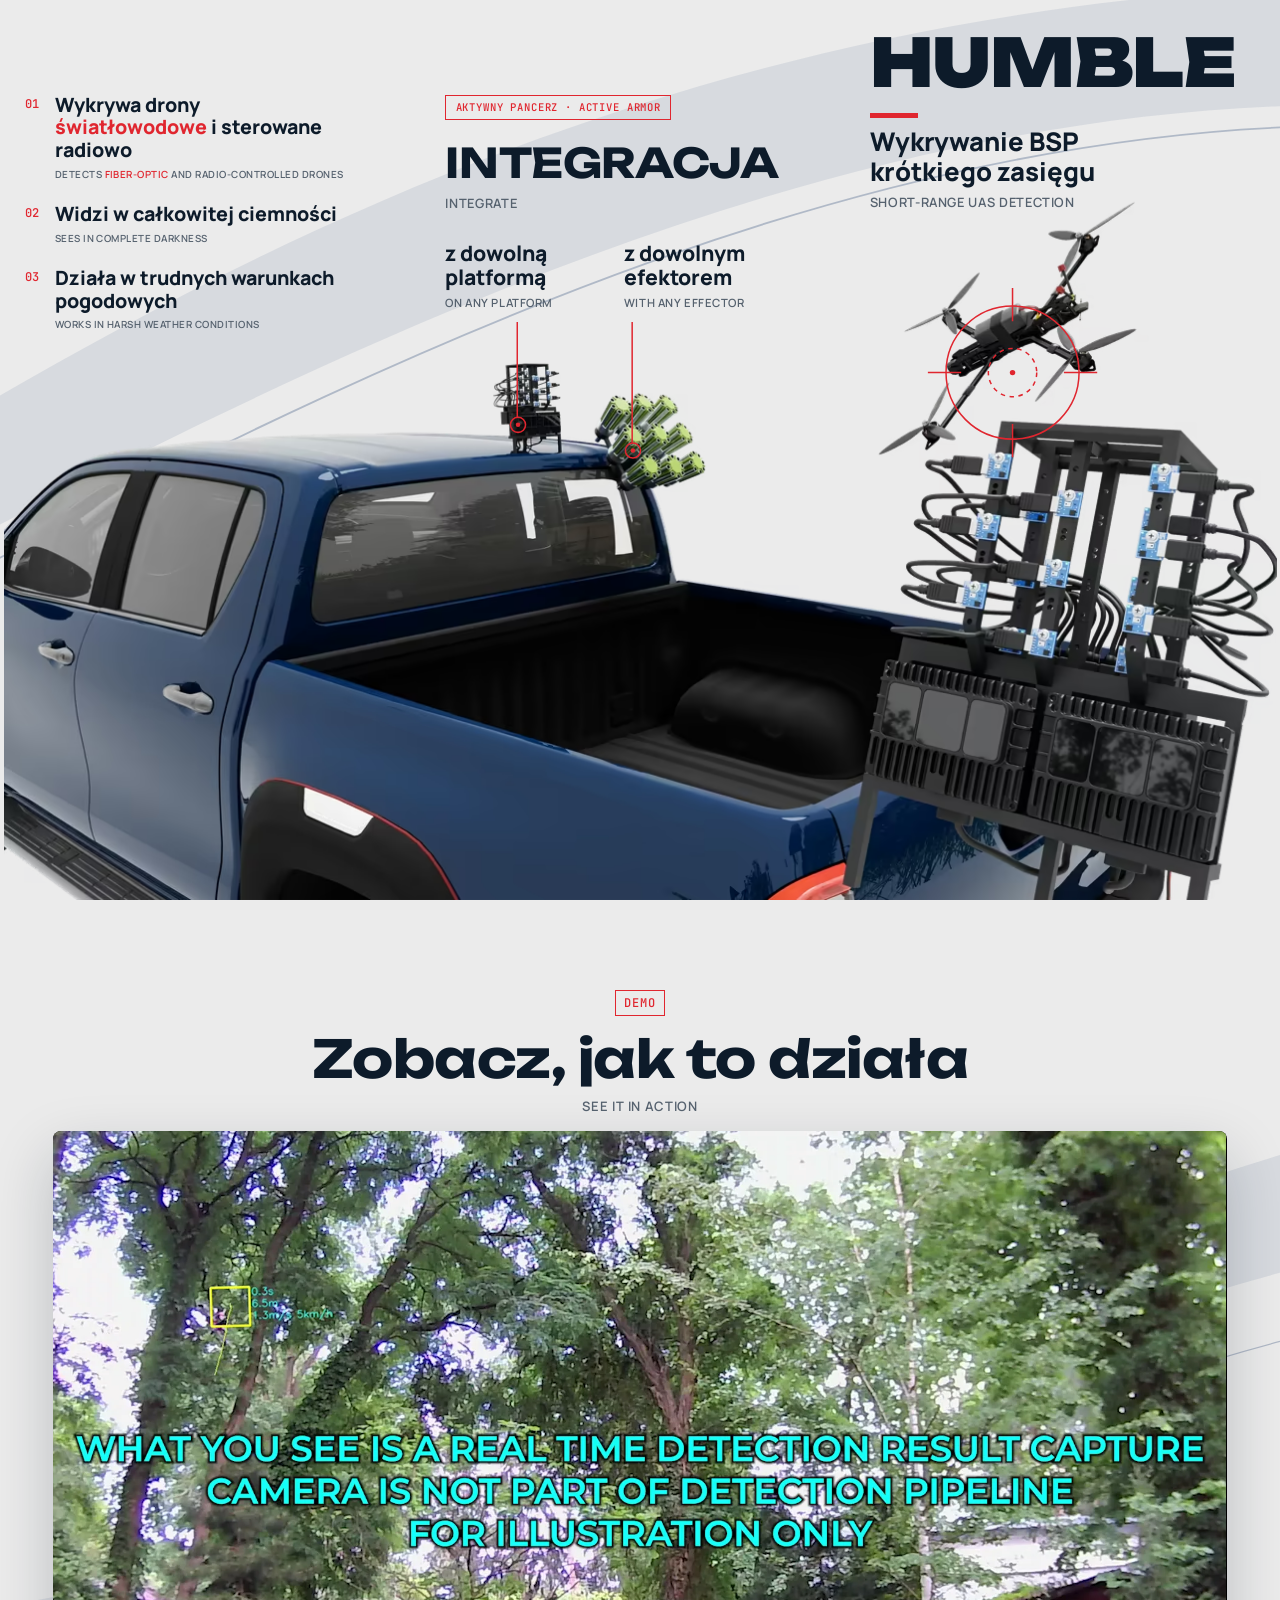
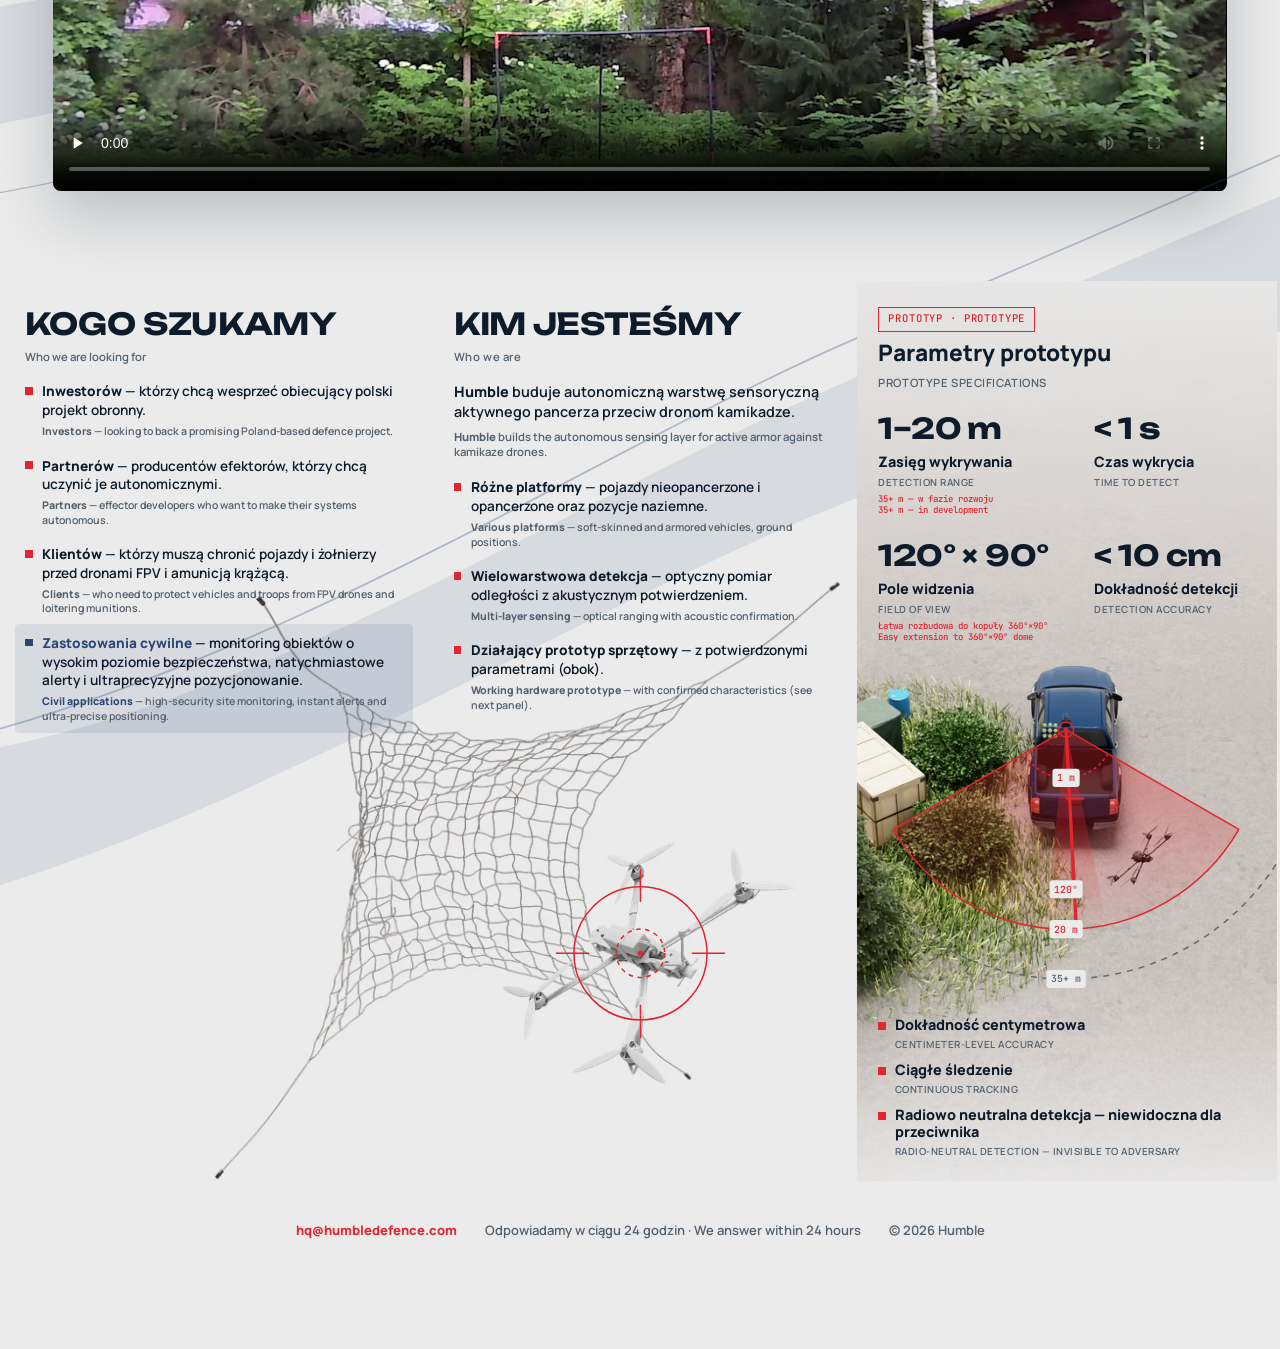
==== index.html @ 33e509f6 "Loader (spinning target) until fonts + images are ready; smaller phone footer Co-Authored-By: Claude" ====
<!doctype html>
<html lang="pl" class="loading">
<head>
<meta charset="utf-8">
<meta name="viewport" content="width=device-width, initial-scale=1, viewport-fit=cover">
<title>HUMBLE — Wykrywanie BSP krótkiego zasięgu · Short-range UAS detection</title>
<meta name="description" content="HUMBLE buduje autonomiczną warstwę sensoryczną aktywnego pancerza przeciw dronom kamikadze. Humble builds the autonomous sensing layer for active armor against kamikaze drones.">
<meta name="theme-color" content="#EBEBEB">
<meta property="og:type" content="website">
<meta property="og:url" content="https://humbledefence.com/">
<meta property="og:title" content="HUMBLE — Short-range UAS detection">
<meta property="og:description" content="Autonomous sensing layer for active armor against kamikaze drones.">
<meta property="og:image" content="https://humbledefence.com/assets/og.jpg">
<meta name="twitter:card" content="summary_large_image">
<link rel="icon" href="data:image/svg+xml,%3Csvg xmlns='http://www.w3.org/2000/svg' viewBox='0 0 32 32'%3E%3Crect width='32' height='32' rx='6' fill='%230D1B2A'/%3E%3Ccircle cx='16' cy='16' r='9' fill='none' stroke='%23E0262F' stroke-width='2'/%3E%3Cpath d='M16 2v7M16 23v7M2 16h7M23 16h7' stroke='%23E0262F' stroke-width='2'/%3E%3Ccircle cx='16' cy='16' r='2' fill='%23E0262F'/%3E%3C/svg%3E">
<link rel="preconnect" href="https://fonts.googleapis.com">
<link rel="preconnect" href="https://fonts.gstatic.com" crossorigin>
<link rel="stylesheet" href="https://fonts.googleapis.com/css2?family=JetBrains+Mono:wght@500;800&family=Manrope:wght@600;800&family=Unbounded:wght@700;900&display=swap">
<link rel="stylesheet" href="styles.css">
<script src="main.js" defer></script>
<noscript><style>.loader{display:none}html.loading,html.loading body{overflow:auto}</style></noscript>
</head>
<body>
<div class="loader" aria-hidden="true">
  <svg viewBox="-60 -60 120 120"><g class="ld-move"><g class="ld-rot"><g class="ld-blink">
    <circle r="44" class="ring"/><circle r="16" class="ring dash"/><circle r="1.8" class="dot"/>
    <path class="tick" d="M0 -56V-34M0 34V56M-56 0H-34M34 0H56"/>
  </g></g></g></svg>
</div>
<main>

<!-- ================= OUTSIDE SPREAD ================= -->
<section class="spread" id="outside" aria-label="HUMBLE">
  <div class="stage">
    <svg class="bg-swoosh" viewBox="0 0 841.9 595.3" aria-hidden="true">
      <path d="M-600 607 L-8.5 265 C190 150 470 10 850.4 -8.5 L1450 -37.7 L1450 49 L850.4 70 C560 80 280 200 -8.5 350 L-600 657.6 Z" fill="#2A4674" opacity=".1"/>
      <path d="M-600 683 L-8.5 372 C290 215 570 95 850.4 84 L1450 60.5" fill="none" stroke="#2A4674" stroke-width="1.2" opacity=".3"/>
    </svg>
    <svg class="art" id="art-outside" viewBox="0 0 841.9 595.3" aria-hidden="true">
      <image data-img="scene" x="0" y="121" width="842" height="474.3" preserveAspectRatio="none"/>
      <g class="leaders">
        <text class="s-cap" x="292" y="172.5">z dowolną</text>
        <text class="s-cap" x="292" y="188.6">platformą</text>
        <text class="s-en" x="292" y="203.2">ON ANY PLATFORM</text>
        <text class="s-cap" x="410" y="172.5">z dowolnym</text>
        <text class="s-cap" x="410" y="188.6">efektorem</text>
        <text class="s-en" x="410" y="203.2">WITH ANY EFFECTOR</text>
        <line class="draw" style="--len:63" x1="339.5" y1="213" x2="339.5" y2="276"/>
        <line class="draw d2" style="--len:80" x1="415.5" y1="213" x2="415.5" y2="293"/>
        <g class="pop"><g class="blink-slow"><circle cx="340" cy="281" r="5" class="ring"/><circle cx="340" cy="281" r="1.5" class="dot"/></g></g>
        <g class="pop d2"><g class="blink-slow"><circle cx="416" cy="298" r="5" class="ring"/><circle cx="416" cy="298" r="1.5" class="dot"/></g></g>
      </g>
      <g class="drift"><g class="blink">
        <circle cx="651" cy="228" r="44" class="ring"/>
        <circle cx="651" cy="228" r="16" class="ring dash"/>
        <circle cx="651" cy="228" r="1.8" class="dot"/>
        <path class="tick" d="M651 172V194M651 262V284M595 228H617M685 228H707"/>
      </g></g>
    </svg>

    <!-- outside left: statements (on phones shown under Integracja) -->
    <div class="panel p-oleft">
      <div class="blk stmts" style="--x:14.2;--y:62;--w:215">
        <div class="stmt">
          <span class="t-idx" style="--fs:8">01</span>
          <div><p class="t-lead" style="--fs:13">Wykrywa drony <em>światłowodowe</em> i sterowane radiowo</p>
          <p class="t-cap" lang="en" style="--fs:6.5">Detects <em>fiber-optic</em> and radio-controlled drones</p></div>
        </div>
        <div class="stmt">
          <span class="t-idx" style="--fs:8">02</span>
          <div><p class="t-lead" style="--fs:13">Widzi w całkowitej ciemności</p>
          <p class="t-cap" lang="en" style="--fs:6.5">Sees in complete darkness</p></div>
        </div>
        <div class="stmt">
          <span class="t-idx" style="--fs:8">03</span>
          <div><p class="t-lead" style="--fs:13">Działa w trudnych warunkach pogodowych</p>
          <p class="t-cap" lang="en" style="--fs:6.5">Works in harsh weather conditions</p></div>
        </div>
      </div>
    </div>

    <!-- outside middle: integration -->
    <div class="panel p-omid" data-swoosh>
      <div class="blk" style="--x:292;--y:62;--w:250">
        <span class="tag" style="--fs:7">Aktywny pancerz · <span lang="en">Active armor</span></span>
        <h2 class="t-h1 nw" style="--fs:27;margin-top:calc(12*var(--u))">INTEGRACJA</h2>
        <p class="t-cap" lang="en" style="--fs:8.5;margin-top:calc(4*var(--u))">Integrate</p>
        <p class="sr-only">z dowolną platformą (on any platform), z dowolnym efektorem (with any effector)</p>
      </div>
      <div class="m-visual" data-art="art-outside" data-view="277.8 150 280.6 345" data-fit="418.1,150,345,0,560"></div>
    </div>

    <!-- outside right: cover -->
    <div class="panel p-ocover" data-swoosh>
      <div class="blk" style="--x:572.6;--y:14;--w:256">
        <h1 class="t-hero nw" style="--fs:44">HUMBLE</h1>
        <span class="rule"></span>
        <p class="t-lead" style="--fs:17;--lh:1.18;width:calc(165*var(--u))">Wykrywanie BSP krótkiego zasięgu</p>
        <p class="t-cap" lang="en" style="--fs:8.5;margin-top:calc(4*var(--u))">Short-range UAS detection</p>
      </div>
      <div class="m-visual" data-art="art-outside" data-view="558.4 140 283.5 455.3" data-fit="697,140,455.3,540,841.9,pad" data-hide=".leaders"></div>
    </div>
  </div>
</section>

<!-- ================= DEMO VIDEO ================= -->
<section class="demo" id="demo" aria-label="Demo" data-swoosh="all">
  <div class="demo-in">
    <span class="tag">Demo</span>
    <h2 class="t-h1">Zobacz, jak to działa</h2>
    <p class="t-cap" lang="en">See it in action</p>
    <div class="player">
      <video controls playsinline preload="none" poster="assets/video/poster.webp">
        <source src="assets/video/demo-720.mp4" type="video/mp4" media="(max-width: 900px)">
        <source src="assets/video/demo-1080.mp4" type="video/mp4">
      </video>
    </div>
  </div>
</section>

<!-- ================= INSIDE SPREAD ================= -->
<section class="spread" id="inside" aria-label="Kim jesteśmy">
  <div class="stage">
    <svg class="bg-swoosh" viewBox="0 0 841.9 595.3" aria-hidden="true">
      <path d="M-600 421.8 L-8.5 309.5 C181.5 273.5 381.5 141.5 564.1 63.5 L1450 -315 L1450 -205 L564.1 143.5 C386.5 213.5 186.5 341.5 -8.5 401.5 L-600 583.5 Z" fill="#2A4674" opacity=".1"/>
      <path d="M-600 462.6 L-8.5 297.8 C206.5 237.8 401.5 107.8 564.1 37.8 L1450 -345" fill="none" stroke="#2A4674" stroke-width="1.2" opacity=".3"/>
    </svg>
    <svg class="art" id="art-inside" viewBox="0 0 841.9 595.3" aria-hidden="true">
      <defs>
        <clipPath id="clip-bc"><rect x="564.1" y="-10" width="290" height="620"/></clipPath>
        <linearGradient id="g-top" x1="0" y1="0" x2="0" y2="1"><stop offset="0" stop-color="#EBEBEB" stop-opacity=".92"/><stop offset="1" stop-color="#EBEBEB" stop-opacity="0"/></linearGradient>
        <linearGradient id="g-bot" x1="0" y1="0" x2="0" y2="1"><stop offset="0" stop-color="#EBEBEB" stop-opacity="0"/><stop offset="1" stop-color="#EBEBEB" stop-opacity=".92"/></linearGradient>
        <linearGradient id="g-cone" x1="0" y1="0" x2="0" y2="1"><stop offset="0" stop-color="#E0262F" stop-opacity=".38"/><stop offset="1" stop-color="#E0262F" stop-opacity=".06"/></linearGradient>
        <radialGradient id="g-sweep" gradientUnits="userSpaceOnUse" cx="702.5" cy="296.7" r="132"><stop offset="0" stop-color="#E0262F" stop-opacity=".5"/><stop offset="1" stop-color="#E0262F" stop-opacity="0"/></radialGradient>
      </defs>
      <!-- back cover: top-down photo + scan cone -->
      <g clip-path="url(#clip-bc)" class="bc">
        <image data-img="backcover" x="564.1" y="0" width="277.9" height="595.6" preserveAspectRatio="none"/>
        <rect x="564.1" y="-8.5" width="286.3" height="300" fill="url(#g-top)"/>
        <rect x="564.1" y="453.8" width="286.3" height="150" fill="url(#g-bot)"/>
        <path d="M702.5 296.7 L816.82 362.7 A132 132 0 0 1 588.18 362.7 Z" fill="url(#g-cone)"/>
        <path class="thin" d="M702.5 296.7 L816.82 362.7 M702.5 296.7 L588.18 362.7 M816.82 362.7 A132 132 0 0 1 588.18 362.7"/>
        <path class="thin" stroke-dasharray="2 2" d="M730.21 312.7 A32 32 0 0 1 674.79 312.7"/>
        <path class="thin steel" stroke-dasharray="4 4" opacity=".9" d="M845.39 379.2 A165 165 0 0 1 559.61 379.2"/>
        <g class="sweep">
          <path d="M702.5 296.7 L723.15 427.08 A132 132 0 0 1 681.85 427.08 Z" fill="url(#g-sweep)"/>
          <line x1="702.5" y1="296.7" x2="702.5" y2="428.7" class="sweep-line"/>
          <animateTransform attributeName="transform" type="rotate" dur="7s" repeatCount="indefinite" calcMode="spline" keyTimes="0;.5;1" keySplines=".45 0 .55 1;.45 0 .55 1" values="-57 702.5 296.7;57 702.5 296.7;-57 702.5 296.7"/>
        </g>
        <circle cx="702.5" cy="296.7" r="5" class="ring"/><circle cx="702.5" cy="296.7" r="1.5" class="dot"/>
        <g class="pill"><rect x="693.5" y="322.7" width="18" height="12" rx="2"/><text x="702.5" y="331">1 m</text></g>
        <g class="pill"><rect x="691.5" y="396.3" width="22" height="12" rx="2"/><text x="702.5" y="404.6">120°</text></g>
        <g class="pill"><rect x="691.5" y="422.7" width="22" height="12" rx="2"/><text x="702.5" y="431">20 m</text></g>
        <g class="pill steel"><rect x="689.5" y="455.7" width="26" height="12" rx="2"/><text x="702.5" y="464">35+ m</text></g>
      </g>
      <!-- net, drone, target -->
      <g class="net-in net"><image data-img="net" x="139" y="198.7" width="414.9" height="396.3" preserveAspectRatio="none"/></g>
      <g class="drone-rise"><g class="bob"><image data-img="drone" x="330" y="370.7" width="194" height="160" preserveAspectRatio="none"/></g></g>
      <g class="tgt-in"><g class="bob lag"><g class="blink late">
        <circle cx="421" cy="444.7" r="44" class="ring"/>
        <circle cx="421" cy="444.7" r="16" class="ring dash"/>
        <circle cx="421" cy="444.7" r="1.8" class="dot"/>
        <path class="tick" d="M421 388.7V410.7M421 478.7V500.7M365 444.7H387M455 444.7H477"/>
      </g></g></g>
    </svg>

    <!-- phones: pinned scene, text swaps while the camera pulls back and the net flies in -->
    <div class="duo"><div class="duo-sticky" data-swoosh><div class="duo-text">
    <!-- inside middle: who we are -->
    <div class="panel p-imid">
      <div class="blk" style="--x:297.6;--y:16;--w:252">
        <h2 class="t-h1 nw" style="--fs:20">KIM JESTEŚMY</h2>
        <p class="t-en" lang="en" style="--fs:7.5;letter-spacing:.05em;margin-top:calc(4*var(--u))">Who we are</p>
        <p class="t-pl" style="--fs:9.5;--lh:1.4;margin-top:calc(12*var(--u))"><b>Humble</b> buduje autonomiczną warstwę sensoryczną aktywnego pancerza przeciw dronom kamikadze.</p>
        <p class="t-en" lang="en" style="--fs:7.5;--lh:1.4;margin-top:calc(4*var(--u))"><b>Humble</b> builds the autonomous sensing layer for active armor against kamikaze drones.</p>
        <ul class="items" style="margin-top:calc(12*var(--u))">
          <li><p class="t-pl" style="--fs:9"><b>Różne platformy</b> — pojazdy nieopancerzone i opancerzone oraz pozycje naziemne.</p>
              <p class="t-en" lang="en" style="--fs:7"><b>Various platforms</b> — soft-skinned and armored vehicles, ground positions.</p></li>
          <li><p class="t-pl" style="--fs:9"><b>Wielowarstwowa detekcja</b> — optyczny pomiar odległości z akustycznym potwierdzeniem.</p>
              <p class="t-en" lang="en" style="--fs:7"><b>Multi-layer sensing</b> — optical ranging with acoustic confirmation.</p></li>
          <li><p class="t-pl" style="--fs:9"><b>Działający prototyp sprzętowy</b> — z potwierdzonymi parametrami <span class="d-only">(obok)</span><span class="m-only">(powyżej)</span>.</p>
              <p class="t-en" lang="en" style="--fs:7"><b>Working hardware prototype</b> — with confirmed characteristics <span class="d-only">(see next panel)</span><span class="m-only">(see above)</span>.</p></li>
        </ul>
      </div>
    </div>

    <!-- inside left: who we look for -->
    <div class="panel p-ileft">
      <div class="blk" style="--x:14.2;--y:16;--w:250">
        <h2 class="t-h1 nw" style="--fs:20">KOGO SZUKAMY</h2>
        <p class="t-en" lang="en" style="--fs:7.5;margin-top:calc(4*var(--u))">Who we are looking for</p>
        <ul class="items" style="margin-top:calc(12*var(--u))">
          <li><p class="t-pl" style="--fs:9"><b>Inwestorów</b> — którzy chcą wesprzeć obiecujący polski projekt obronny.</p>
              <p class="t-en" lang="en" style="--fs:7"><b>Investors</b> — looking to back a promising Poland-based defence project.</p></li>
          <li><p class="t-pl" style="--fs:9"><b>Partnerów</b> — producentów efektorów, którzy chcą uczynić je autonomicznymi.</p>
              <p class="t-en" lang="en" style="--fs:7"><b>Partners</b> — effector developers who want to make their systems autonomous.</p></li>
          <li><p class="t-pl" style="--fs:9"><b>Klientów</b> — którzy muszą chronić pojazdy i żołnierzy przed dronami FPV i amunicją krążącą.</p>
              <p class="t-en" lang="en" style="--fs:7"><b>Clients</b> — who need to protect vehicles and troops from FPV drones and loitering munitions.</p></li>
          <li class="civil"><p class="t-pl" style="--fs:9"><b>Zastosowania cywilne</b> — monitoring obiektów o wysokim poziomie bezpieczeństwa, natychmiastowe alerty i ultraprecyzyjne pozycjonowanie.</p>
              <p class="t-en" lang="en" style="--fs:7"><b>Civil applications</b> — high-security site monitoring, instant alerts and ultra-precise positioning.</p></li>
        </ul>
      </div>
    </div>

    </div>
      <div class="duo-scene" data-art="art-inside"></div>
    </div></div>

    <!-- phones: contact right after the scene -->
    <div class="contact-m" data-swoosh>
      <a class="big-mail" href="mailto:hq@humbledefence.com">hq@humbledefence.com</a>
      <p class="t-pl one-line" style="--fs:10">Odpowiadamy w ciągu 24 godzin lub szybciej</p>
      <p class="t-cap one-line-en" lang="en" style="--fs:7.5">We answer in 24 hours or less</p>
    </div>

    <!-- inside right: prototype specs -->
    <div class="panel p-iright" data-swoosh>
      <div class="blk" style="--x:578.3;--y:16;--w:250">
        <span class="tag" style="--fs:7">Prototyp · <span lang="en">Prototype</span></span>
        <h2 class="t-h2 nw" style="--fs:15;margin-top:calc(4*var(--u))">Parametry prototypu</h2>
        <p class="t-cap" lang="en" style="--fs:7.5;margin-top:calc(4*var(--u))">Prototype specifications</p>
        <div class="specs" style="margin-top:calc(14*var(--u))">
          <div><b class="t-big nw" style="--fs:19">1–20 m</b><p class="t-spec" style="--fs:9.5">Zasięg wykrywania</p><p class="t-cap" lang="en" style="--fs:6.5">Detection range</p>
            <p class="t-note" style="--fs:6">35+ m — w fazie rozwoju<br><span lang="en">35+ m — in development</span></p></div>
          <div><b class="t-big nw" style="--fs:19">&lt; 1 s</b><p class="t-spec" style="--fs:9.5">Czas wykrycia</p><p class="t-cap" lang="en" style="--fs:6.5">Time to detect</p></div>
          <div><b class="t-big nw" style="--fs:19">120° × 90°</b><p class="t-spec" style="--fs:9.5">Pole widzenia</p><p class="t-cap" lang="en" style="--fs:6.5">Field of view</p>
            <p class="t-note" style="--fs:6">Łatwa rozbudowa do kopuły 360°×90°<br><span lang="en">Easy extension to 360°×90° dome</span></p></div>
          <div><b class="t-big nw" style="--fs:19">&lt; 10 cm</b><p class="t-spec" style="--fs:9.5">Dokładność detekcji</p><p class="t-cap" lang="en" style="--fs:6.5">Detection accuracy</p></div>
        </div>
      </div>
      <div class="m-visual" data-art="art-inside" data-view="564.1 250 277.8 230" data-fit="703,250,230,564.1,841.9"></div>
      <div class="blk" style="--x:578.3;--y:487.1;--w:250">
        <ul class="items tight">
          <li><p class="t-spec" style="--fs:9.5;--lh:1.15">Dokładność centymetrowa</p><p class="t-cap" lang="en" style="--fs:6.5">Centimeter-level accuracy</p></li>
          <li><p class="t-spec" style="--fs:9.5;--lh:1.15">Ciągłe śledzenie</p><p class="t-cap" lang="en" style="--fs:6.5">Continuous tracking</p></li>
          <li><p class="t-spec" style="--fs:9.5;--lh:1.15">Radiowo neutralna detekcja — niewidoczna dla przeciwnika</p><p class="t-cap" lang="en" style="--fs:6.5">Radio-neutral detection — invisible to adversary</p></li>
        </ul>
      </div>
    </div>
  </div>
</section>

<footer class="foot">
  <a class="d-flex" href="mailto:hq@humbledefence.com">hq@humbledefence.com</a>
  <span class="d-flex">Odpowiadamy w ciągu 24 godzin · <span lang="en">We answer within 24 hours</span></span>
  <span>© 2026 Humble</span>
</footer>
</main>

<a class="mail" href="mailto:hq@humbledefence.com" aria-label="Email hq@humbledefence.com">
  <svg viewBox="0 0 24 24" aria-hidden="true"><path d="M3 6h18v12H3z M3 7l9 6 9-6" fill="none" stroke="currentColor" stroke-width="1.8" stroke-linejoin="round"/></svg>
  <span>hq@humbledefence.com</span>
</a>
</body>
</html>
---- styles.css ----
/* HUMBLE — booklet as a website.
   Desktop: each spread is a "stage" in booklet units (841.9 × 595.3 pt), scaled to the viewport.
   Phones / portrait tablets: one booklet panel per screen, normal flow. */

:root {
  --ink: #0D1B2A; --red: #E0262F; --steel: #55616E; --bg: #EBEBEB; --blue: #2A4674;
  --f-display: 'Unbounded', system-ui, sans-serif;
  --f-text: 'Manrope', system-ui, sans-serif;
  --f-mono: 'JetBrains Mono', ui-monospace, monospace;
  /* phones: spacing unit and type unit (booklet pt → px) */
  --u: 1.15px;
  --uf: 1.6px;
}
@media (min-width: 600px) { :root { --u: 1.4px; --uf: 1.9px; } }

* { box-sizing: border-box; }
html { -webkit-text-size-adjust: 100%; scroll-behavior: smooth; }
body { overflow-x: clip; margin: 0; background: var(--bg); color: var(--ink); font-family: var(--f-text); font-weight: 600; -webkit-font-smoothing: antialiased; }
h1, h2, p, ul { margin: 0; padding: 0; }
ul { list-style: none; }
em { font-style: normal; color: var(--red); }
b { font-weight: 800; }
a { color: inherit; }
.sr-only { position: absolute; width: 1px; height: 1px; overflow: hidden; clip: rect(0 0 0 0); white-space: nowrap; }

/* ---------- type (sizes come from --fs = booklet pt) ---------- */
[style*="--fs"] { font-size: calc(var(--fs) * var(--uf)); line-height: var(--lh, 1.366); }
.t-hero { font-family: var(--f-display); font-weight: 900; letter-spacing: -.02em; --lh: 1.25; }
.t-h1   { font-family: var(--f-display); font-weight: 700; letter-spacing: -.01em; --lh: 1.24; }
.t-h2, .t-spec { font-weight: 800; }
.t-lead { font-weight: 800; --lh: 1.15; }
.t-pl   { color: var(--ink); }
.t-en   { color: var(--steel); }
.t-cap  { color: var(--steel); text-transform: uppercase; letter-spacing: .05em; }
.t-big  { display: block; font-family: var(--f-display); font-weight: 700; letter-spacing: -.02em; --lh: 1.24; }
.t-note { font-family: var(--f-mono); font-weight: 500; color: var(--red); --lh: 1.3; }
.t-idx  { font-family: var(--f-mono); font-weight: 500; color: var(--red); --lh: 1.32; }
.t-pl b, .t-en b { font-weight: 800; }
.tag {
  display: inline-block; font-family: var(--f-mono); font-weight: 500; color: var(--red);
  text-transform: uppercase; letter-spacing: .08em; --lh: 1.32;
  border: max(1px, calc(1 * var(--u))) solid var(--red); padding: calc(3 * var(--u)) calc(6 * var(--u));
}
.rule { display: block; width: calc(32 * var(--u)); height: calc(3 * var(--u)); background: var(--red); margin: calc(6 * var(--u)) 0; }

/* statements (outside left) */
.stmts { display: flex; flex-direction: column; gap: calc(16 * var(--u)); }
.stmt { display: flex; gap: calc(10 * var(--u)); }
.stmt .t-idx { line-height: 1.7; }
.stmt .t-cap { margin-top: calc(4 * var(--u)); }

/* bullet lists */
.items { display: flex; flex-direction: column; gap: calc(12 * var(--u)); }
.items.tight { gap: calc(7 * var(--u)); }
.items li { position: relative; padding-left: calc(11 * var(--u)); }
.items li::before { content: ''; position: absolute; left: 0; top: .3em; width: calc(5 * var(--u)); height: calc(5 * var(--u)); background: var(--red); }
.items li > p + p { margin-top: calc(3 * var(--u)); }
.items li.civil::before { background: var(--blue); }
.items li.civil b { color: var(--blue); }
.items li.civil::after { content: ''; position: absolute; z-index: -1; left: calc(-7.2 * var(--u)); top: calc(-7.3 * var(--u)); width: calc(261 * var(--u)); height: calc(100% + 16 * var(--u)); background: rgba(42, 70, 116, .10); border-radius: calc(3 * var(--u)); }
.items li.civil { z-index: 0; }

/* spec grid (inside right) */
.specs { display: grid; grid-template-columns: calc(118 * var(--u)) calc(100 * var(--u)); column-gap: calc(25 * var(--u)); row-gap: calc(14 * var(--u)); }
.specs p { margin-top: calc(3 * var(--u)); }

/* ---------- SVG art ---------- */
.art, .art-m { display: block; overflow: hidden; }
.art text, .art-m text { user-select: none; }
.s-cap { font: 800 14px var(--f-text); fill: var(--ink); }
.s-en  { font: 600 7.5px var(--f-text); fill: var(--steel); letter-spacing: .375px; }
.ring { fill: none; stroke: var(--red); stroke-width: 1; }
.ring.dash { stroke-dasharray: 3 3; }
.dot { fill: var(--red); }
.tick, .thin { fill: none; stroke: var(--red); stroke-width: 1; }
.thin.steel { stroke: var(--steel); }
.sweep-line { stroke: var(--red); stroke-width: 2.2; stroke-linecap: round; }
.pill rect { fill: var(--bg); }
.pill text { font: 500 6.5px var(--f-mono); fill: var(--red); text-anchor: middle; }
.pill.steel text { fill: var(--steel); }

/* ---------- animations ---------- */
@keyframes blink2 { 0%, 14%, 100% { opacity: 1 } 2% { opacity: 0 } 5% { opacity: 1 } 8% { opacity: 0 } 11% { opacity: 1 } }
.blink { animation: blink2 5s infinite; }
.blink.late { animation-delay: 4.5s; }
.blink-slow { animation: none; }
.in .blink-slow { animation: blink2 6s 2.4s infinite; }

/* leader lines draw down in .5s, then the end rings appear, then regular blinking */
.draw { stroke: var(--red); stroke-width: 1; stroke-dasharray: var(--len); stroke-dashoffset: var(--len); }
.in .draw { transition: stroke-dashoffset .5s linear .3s; stroke-dashoffset: 0; }
.in .draw.d2 { transition-delay: .6s; }
.pop { opacity: 0; transform-box: fill-box; transform-origin: center; }
.in .pop { animation: pop .45s .8s both; }
.in .pop.d2 { animation-delay: 1.1s; }
@keyframes pop { 0% { opacity: 0; transform: scale(2.2) } 30% { opacity: 1 } 100% { opacity: 1; transform: none } }

/* inside: drone rises, target locks on, net flies in, then idle bob */
.drone-rise { opacity: 0; transform: translateY(260px); }
.in .drone-rise { animation: rise 1.4s cubic-bezier(.16,.84,.3,1) .2s forwards; }
@keyframes rise { to { opacity: 1; transform: none } }
.tgt-in { opacity: 0; transform-box: fill-box; transform-origin: center; }
.in .tgt-in { animation: lock 1.2s 1.5s forwards; }
@keyframes lock { 0% { opacity: 0; transform: scale(2.2) } 25% { opacity: 1; transform: scale(1) } 40% { opacity: 0 } 55% { opacity: 1 } 70% { opacity: 0 } 85%, 100% { opacity: 1; transform: none } }
.net-in { opacity: 0; transform-box: fill-box; transform-origin: center; transform: translate(-480px, 30px) rotate(-12deg) scale(.55); }
.in .net-in { animation: netin 1.2s cubic-bezier(.2,.8,.25,1) 1.4s forwards; }
@keyframes netin { to { opacity: 1; transform: none } }
.bob { animation: bob 6s ease-in-out infinite; }
.bob.lag { animation-delay: .35s; }
@keyframes bob { 0%, 100% { transform: translate(0, 0) } 25% { transform: translate(5px, -7px) } 50% { transform: translate(-4px, -2px) } 75% { transform: translate(3px, 6px) } }
/* phone pinned scene: drone flies in from the right; net position is driven by scroll (main.js) */
.duo-mode .drone-rise { transform: translateX(340px); }
.duo-mode .net-in { animation: none !important; transform: none; opacity: 1; }
.duo-mode .bob { animation: none; }
/* idle bob on the whole drone layer: a composited transform, no SVG repaint */
.duo-drone { animation: bobpx 6s ease-in-out infinite; }
@keyframes bobpx { 0%, 100% { translate: 0 0 } 25% { translate: 5px -6px } 50% { translate: -4px -2px } 75% { translate: 3px 5px } }

@media (prefers-reduced-motion: reduce) {
  .art *, .art-m *, .duo-drone { animation: none !important; transition: none !important; }
  .drone-rise, .tgt-in, .net-in, .pop { opacity: 1 !important; transform: none !important; }
  .draw { stroke-dashoffset: 0; }
}

/* ---------- swooshes ---------- */
.bg-swoosh { display: none; }
[data-swoosh] { position: relative; isolation: isolate; }
.m-swoosh { position: absolute; inset: 0; width: 100%; height: 100%; z-index: -1; pointer-events: none; }

/* ---------- phones & portrait tablets (default) ---------- */
.spread { background: var(--bg); overflow: hidden; overflow: clip; }
.stage { display: flex; flex-direction: column; }
.art { display: none; }
.panel { width: 100%; padding: 44px 22px 8px; }
.panel > .blk, .contact-m > :not(.m-swoosh) { max-width: 680px; margin-inline: auto; }
.blk { position: relative; }
.m-visual { margin: 24px -22px 0; }
.m-visual > svg { width: 100%; height: 100%; }
.m-visual { aspect-ratio: var(--ar); }
@media (min-width: 700px) { .m-visual { aspect-ratio: 4 / 3; margin-inline: -22px; } }
.d-only { display: none; }
.p-ocover { order: 1; min-height: 100vh; min-height: 100svh; display: flex; flex-direction: column; padding-top: calc(36px + env(safe-area-inset-top)); }
.p-ocover .m-visual { flex: 1 1 auto; min-height: 45svh; aspect-ratio: auto; position: relative; }
.p-ocover .m-visual > svg { position: absolute; inset: 0; }
.p-omid { order: 2; padding-bottom: 36px; }
.p-omid > .m-visual { margin-bottom: 0; }
.p-oleft { order: 3; padding-top: 8px; padding-bottom: 36px; display: flex; flex-direction: column; gap: 24px; }
.p-oleft .stmts { gap: 22px; }
.p-iright { order: 1; padding-bottom: 36px; }
.p-iright .m-visual { margin-bottom: 20px; }
.duo { order: 2; position: relative; height: 300vh; height: 300svh; }
.contact-m { order: 3; padding: 40px 22px 28px; text-align: center; }
/* single words must always fit: HUMBLE is ~5.5em wide, INTEGRACJA ~8.2em */
.t-hero { font-size: min(calc(44 * var(--uf)), calc((100vw - 48px) / 5.7)); }
.p-omid .t-h1 { font-size: min(calc(27 * var(--uf)), calc((100vw - 48px) / 8.5)); }
.t-h1 { font-size: min(calc(var(--fs) * var(--uf)), 10.5vw); }
.items li.civil::after { left: -10px; top: -10px; width: calc(100% + 20px); height: calc(100% + 20px); }

/* pinned "who we are → who we look for" scene */
.duo-sticky { position: sticky; top: 0; height: 100vh; height: 100svh; display: flex; flex-direction: column; overflow: hidden; }
.duo-text { position: relative; flex: none; height: var(--th, 60svh); --uf: 1.45px; }
@media (max-height: 720px) { .duo-text { --uf: 1.3px; --u: 1px; } }
@media (min-width: 600px) { .duo-text { --uf: 1.75px; } }
.duo-text .panel { position: absolute; top: 0; left: 0; right: 0; padding-top: calc(28px + env(safe-area-inset-top)); will-change: transform, opacity; backface-visibility: hidden; }
.duo-text .p-ileft { opacity: 0; transform: translateX(-105%); }
.duo-scene { position: relative; flex: 1; min-height: 160px; overflow: hidden; }
.duo-cam { position: absolute; left: 0; top: 0; transform-origin: 0 0; will-change: transform; }
.duo-cam > svg { position: absolute; left: 0; top: 0; overflow: visible; will-change: transform; }
.big-mail { display: inline-block; font: 800 clamp(20px, 6.2vw, 30px) var(--f-text); color: var(--red); text-decoration: none; margin-bottom: 10px; }
.contact-m .t-cap { margin-top: 6px; }
/* reply lines always on one line: ~22em and ~21em wide */
.contact-m .one-line { white-space: nowrap; font-size: min(calc(10 * var(--uf)), calc((100vw - 40px) / 22.5)); }
.contact-m .one-line-en { white-space: nowrap; font-size: min(calc(7.5 * var(--uf)), calc((100vw - 40px) / 21)); }
/* phones: the contact block replaces the footer contact line */
@media (max-width: 1099px), (orientation: portrait) { .foot .d-flex { display: none; } .foot { padding: 0 22px 76px; font-size: 11px; } }

/* landscape phones: panel as two columns */
@media (orientation: landscape) and (max-width: 1099px) {
  .panel { display: grid; grid-template-columns: 1fr 1fr; column-gap: 32px; align-items: center; padding: 40px 32px; min-height: 100svh; }
  .panel .m-visual { grid-column: 2; grid-row: 1 / span 3; margin: 0; }
  .p-ocover .m-visual { margin: 0; }
  .p-oleft { display: flex; min-height: 0; }
  .duo-sticky { flex-direction: row; }
  .duo-text { width: 50%; height: 100%; }
  .duo-text .panel { display: block; min-height: 0; }
  .t-hero { font-size: min(calc(44 * var(--uf)), calc((50vw - 72px) / 5.7)); }
  .p-omid .t-h1 { font-size: min(calc(27 * var(--uf)), calc((50vw - 72px) / 8.5)); }
}

/* ---------- desktop / landscape tablets: the booklet ---------- */
@media (min-width: 1100px) and (orientation: landscape) {
  .spread { min-height: 100vh; min-height: 100svh; display: grid; place-items: center; overflow-x: clip; overflow-y: visible; }
  .stage {
    position: relative; display: block; margin: 0 auto;
    width: min(100vw, calc(100vh * 841.9 / 595.3)); width: min(100vw, calc(100svh * 841.9 / 595.3));
    aspect-ratio: 841.9 / 595.3; container-type: inline-size;
  }
  .stage * { --u: calc(100cqw / 841.9); --uf: var(--u); }
  .art { display: block; position: absolute; inset: 0; width: 100%; height: 100%; }
  .bg-swoosh { display: block; position: absolute; inset: 0; width: 100%; height: 100%; overflow: visible; }
  .panel, .duo, .duo-sticky, .duo-text { display: contents; }
  .panel[data-swoosh] > .m-swoosh, .duo-sticky > .m-swoosh, .contact-m { display: none; }
  .m-visual, .m-only, .duo-scene { display: none; }
  .d-only { display: inline; }
  .blk { position: absolute; left: calc(var(--x) * var(--u)); top: calc(var(--y) * var(--u)); width: calc(var(--w) * var(--u)); }
  .nw { white-space: nowrap; }
  .t-hero, .t-h1 { font-size: calc(var(--fs) * var(--u)); }
}
/* when the viewport is wider than the booklet, soften the art at the edges */
@media (min-width: 1100px) and (min-aspect-ratio: 1.45) {
  .spread .art { -webkit-mask-image: linear-gradient(90deg, transparent, #000 2.5%, #000 97.5%, transparent); mask-image: linear-gradient(90deg, transparent, #000 2.5%, #000 97.5%, transparent); }
}

/* ---------- demo video ---------- */
.demo { position: relative; background: var(--bg); padding: 16px 12px 28px; }
@media (min-width: 1100px) and (orientation: landscape) { .demo { padding: 10vh 22px; } }
.demo-in { position: relative; z-index: 1; max-width: 1200px; margin: 0 auto; text-align: center; }
@media (max-width: 1099px), (orientation: portrait) { .demo > .m-swoosh { display: none; } }
.demo .tag { font-size: 12px; --u: 1.3px; }
.demo .t-h1 { font-size: clamp(24px, 4.2vw, 52px); margin-top: 10px; }
.demo .t-cap { font-size: 13px; margin-top: 6px; }
.player {
  margin: 16px auto 0; aspect-ratio: 16 / 9; background: #000; border-radius: 8px; overflow: hidden;
  width: min(100%, calc((100svh - 240px) * 16 / 9)); min-width: min(100%, 320px);
  box-shadow: 0 24px 60px rgba(13, 27, 42, .22);
}
.player video { width: 100%; height: 100%; display: block; }

/* ---------- footer + floating email ---------- */
.foot { display: flex; flex-wrap: wrap; justify-content: center; gap: 8px 28px; padding: 40px 22px 110px; font-size: 13px; color: var(--steel); }
.foot a { color: var(--red); font-weight: 800; text-decoration: none; }
.mail {
  position: fixed; z-index: 10; right: 24px; bottom: calc(24px + env(safe-area-inset-bottom));
  display: flex; align-items: center; gap: 10px; padding: 12px 18px 12px 14px; border-radius: 999px;
  background: rgba(13, 27, 42, .9); color: #fff; font: 800 14px var(--f-text); text-decoration: none;
  -webkit-backdrop-filter: blur(8px); backdrop-filter: blur(8px); box-shadow: 0 10px 30px rgba(13,27,42,.25);
  opacity: 0; transform: translateY(24px); pointer-events: none;
  transition: opacity .35s, transform .35s, background .2s;
}
.mail svg { width: 20px; height: 20px; color: var(--red); transition: color .2s; }
.mail.show { opacity: 1; transform: none; pointer-events: auto; }
.mail:hover, .mail:focus-visible { background: var(--red); transform: translateY(-3px); }
.mail:hover svg, .mail:focus-visible svg { color: #fff; }
@media (max-width: 599px) {
  .mail { right: 50%; transform: translate(50%, 24px); }
  .mail.show { transform: translate(50%, 0); }
  .mail:hover { transform: translate(50%, -3px); }
}

/* ---------- loader: target spins, dashes ±20 px, blinks, spins again ---------- */
html.loading, html.loading body { overflow: hidden; }
.loader {
  position: fixed; inset: 0; z-index: 100; display: grid; place-items: center; background: var(--bg);
  transition: opacity .45s ease, visibility .45s;
  animation: ld-safety .01s 20s forwards;           /* never block the page if scripts fail */
}
.loader.done { opacity: 0; visibility: hidden; }
@keyframes ld-safety { to { opacity: 0; visibility: hidden; } }
.loader svg { width: 96px; height: 96px; overflow: visible; }
.ld-move { animation: ld-move 2.4s cubic-bezier(.5,0,.3,1) infinite; }
.ld-rot { transform-box: fill-box; transform-origin: center; animation: ld-rot 2.4s cubic-bezier(.6,0,.3,1) infinite; }
.ld-blink { animation: ld-blink 2.4s linear infinite; }
@keyframes ld-rot { 0% { transform: rotate(0) } 22%, 100% { transform: rotate(360deg) } }
@keyframes ld-move { 0%, 24% { transform: translate(0, 0) } 34% { transform: translate(24px, -16px) } 44% { transform: translate(-20px, 18px) } 54%, 100% { transform: translate(0, 0) } }
@keyframes ld-blink { 0%, 58%, 100% { opacity: 1 } 61% { opacity: 0 } 64% { opacity: 1 } 67% { opacity: 0 } 70% { opacity: 1 } }
@media (prefers-reduced-motion: reduce) { .loader * { animation: none !important; } }
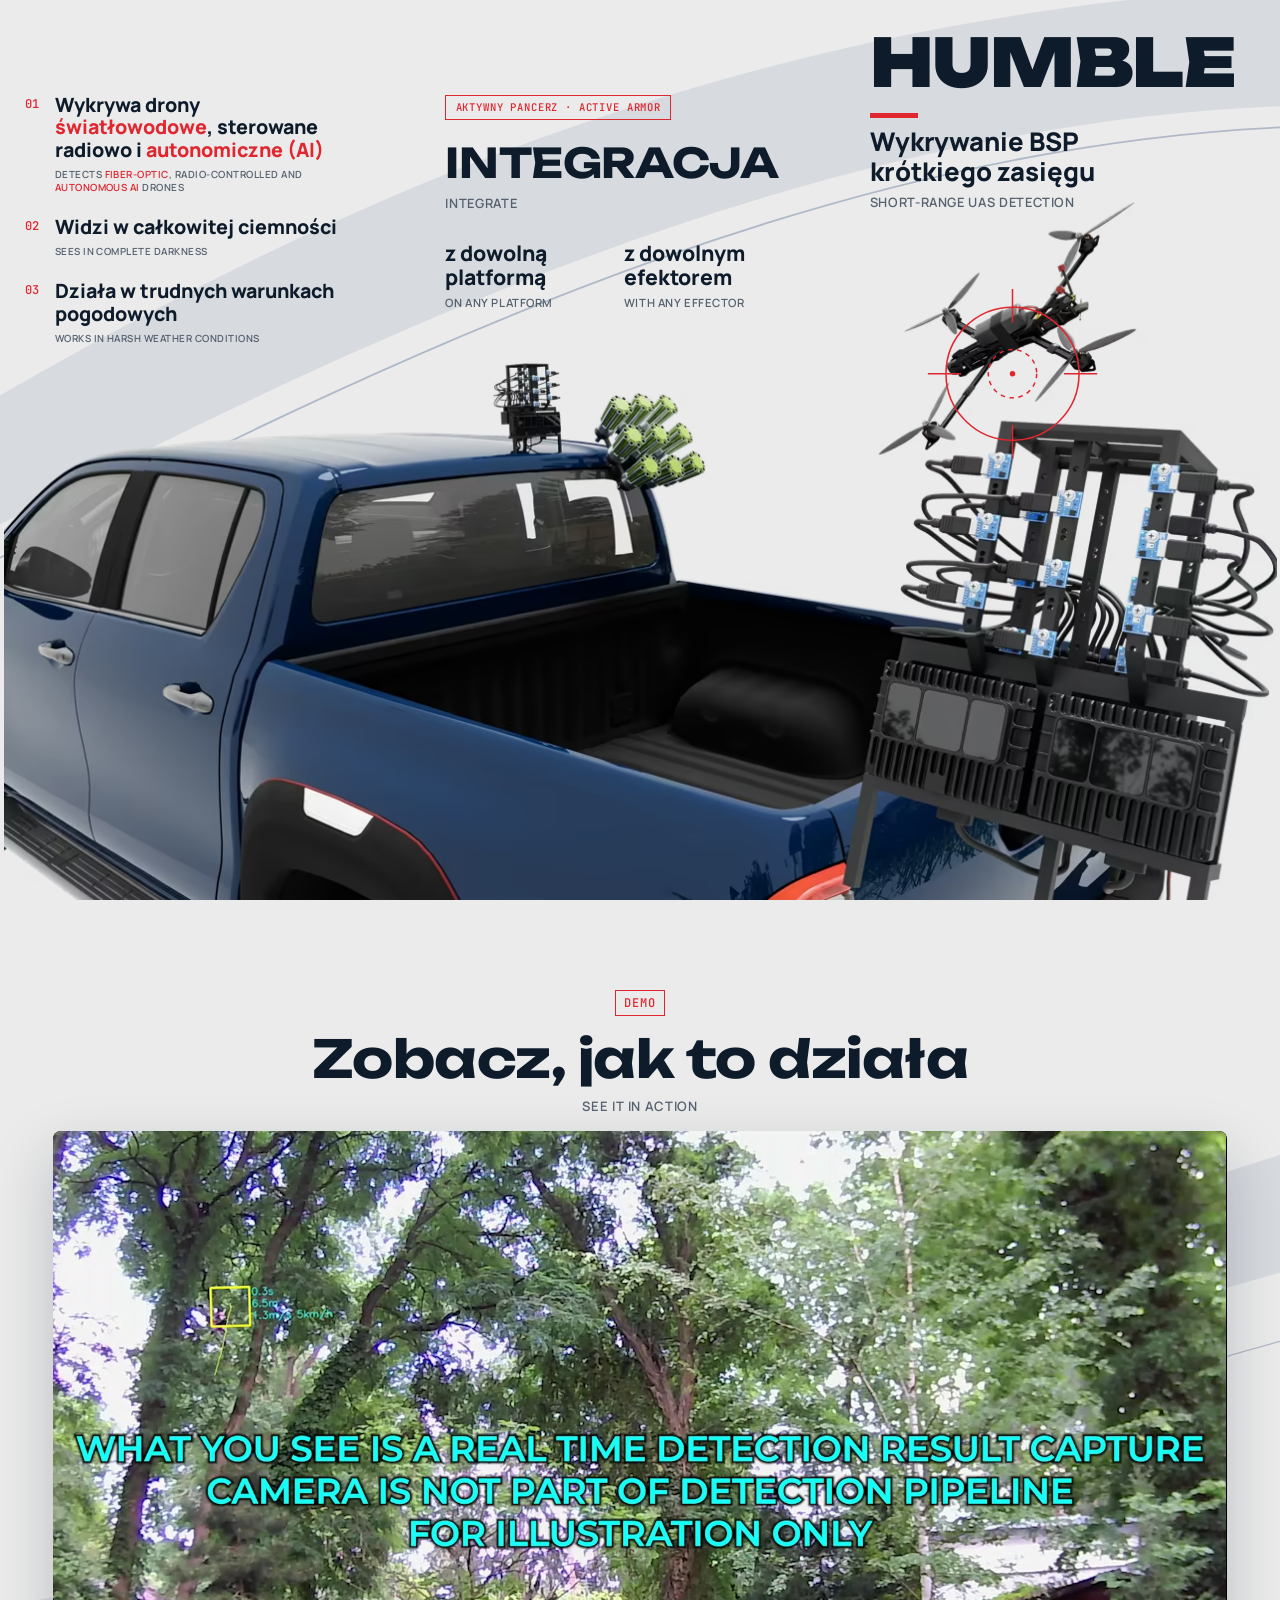
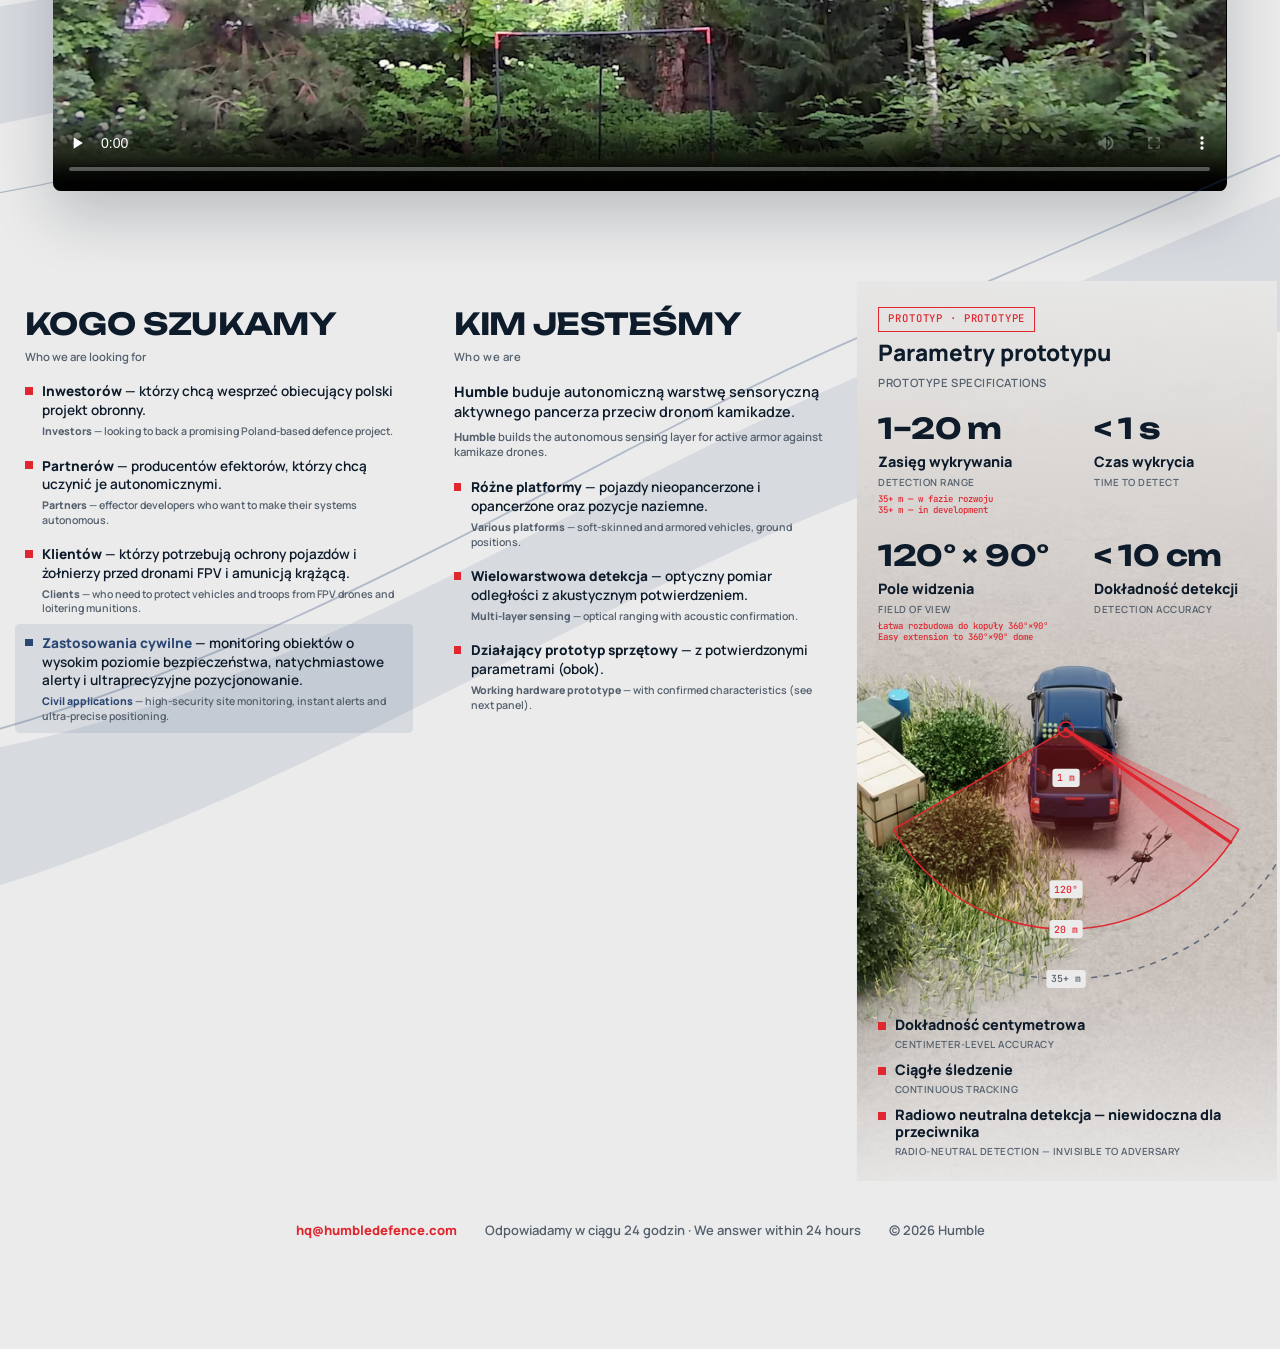
==== commit fb450b76: "Copy: AI/autonomous drones in statement 01; 'potrzebują ochrony' for clients Co-Authored-By: Claude " ====
--- a/index.html
+++ b/index.html
@@ -63,8 +63,8 @@
       <div class="blk stmts" style="--x:14.2;--y:62;--w:215">
         <div class="stmt">
           <span class="t-idx" style="--fs:8">01</span>
-          <div><p class="t-lead" style="--fs:13">Wykrywa drony <em>światłowodowe</em> i sterowane radiowo</p>
-          <p class="t-cap" lang="en" style="--fs:6.5">Detects <em>fiber-optic</em> and radio-controlled drones</p></div>
+          <div><p class="t-lead" style="--fs:13">Wykrywa drony <em>światłowodowe</em>, sterowane radiowo i <em>autonomiczne (AI)</em></p>
+          <p class="t-cap" lang="en" style="--fs:6.5">Detects <em>fiber-optic</em>, radio-controlled and <em>autonomous AI</em> drones</p></div>
         </div>
         <div class="stmt">
           <span class="t-idx" style="--fs:8">02</span>
@@ -194,7 +194,7 @@
               <p class="t-en" lang="en" style="--fs:7"><b>Investors</b> — looking to back a promising Poland-based defence project.</p></li>
           <li><p class="t-pl" style="--fs:9"><b>Partnerów</b> — producentów efektorów, którzy chcą uczynić je autonomicznymi.</p>
               <p class="t-en" lang="en" style="--fs:7"><b>Partners</b> — effector developers who want to make their systems autonomous.</p></li>
-          <li><p class="t-pl" style="--fs:9"><b>Klientów</b> — którzy muszą chronić pojazdy i żołnierzy przed dronami FPV i amunicją krążącą.</p>
+          <li><p class="t-pl" style="--fs:9"><b>Klientów</b> — którzy potrzebują ochrony pojazdów i żołnierzy przed dronami FPV i amunicją krążącą.</p>
               <p class="t-en" lang="en" style="--fs:7"><b>Clients</b> — who need to protect vehicles and troops from FPV drones and loitering munitions.</p></li>
           <li class="civil"><p class="t-pl" style="--fs:9"><b>Zastosowania cywilne</b> — monitoring obiektów o wysokim poziomie bezpieczeństwa, natychmiastowe alerty i ultraprecyzyjne pozycjonowanie.</p>
               <p class="t-en" lang="en" style="--fs:7"><b>Civil applications</b> — high-security site monitoring, instant alerts and ultra-precise positioning.</p></li>
--- a/styles.css
+++ b/styles.css
@@ -108,16 +108,21 @@
 .bob { animation: bob 6s ease-in-out infinite; }
 .bob.lag { animation-delay: .35s; }
 @keyframes bob { 0%, 100% { transform: translate(0, 0) } 25% { transform: translate(5px, -7px) } 50% { transform: translate(-4px, -2px) } 75% { transform: translate(3px, 6px) } }
-/* phone pinned scene: drone flies in from the right; net position is driven by scroll (main.js) */
-.duo-mode .drone-rise { transform: translateX(340px); }
-.duo-mode .net-in { animation: none !important; transform: none; opacity: 1; }
-.duo-mode .bob { animation: none; }
-/* idle bob on the whole drone layer: a composited transform, no SVG repaint */
-.duo-drone { animation: bobpx 6s ease-in-out infinite; }
+/* phone pinned scene (HTML layers): drone flies in from the right, target locks, bob; net driven by scroll */
+.duo-cam > * { position: absolute; }
+.duo-net { opacity: 0; will-change: transform, opacity; }
+.duo-drone { opacity: 0; transform: translate3d(120vw, 0, 0); transition: transform 1.4s cubic-bezier(.16,.84,.3,1), opacity .5s; will-change: transform; }
+.duo-drone > img { position: absolute; inset: 0; width: 100%; height: 100%; }
+.duo-in .duo-drone { opacity: 1; transform: none; animation: bobpx 6s ease-in-out 1.6s infinite; }
+.duo-tgt { position: absolute; overflow: visible; opacity: 0; transform-origin: center; }
+.duo-in .duo-tgt { animation: lock 1.2s 1.5s forwards; }
+.duo-blink { animation: blink2 5s 4.5s infinite; }
 @keyframes bobpx { 0%, 100% { translate: 0 0 } 25% { translate: 5px -6px } 50% { translate: -4px -2px } 75% { translate: 3px 5px } }
+.off, .off * { animation-play-state: paused !important; }
 
 @media (prefers-reduced-motion: reduce) {
-  .art *, .art-m *, .duo-drone { animation: none !important; transition: none !important; }
+  .art *, .art-m *, .duo-drone, .duo-tgt, .duo-blink { animation: none !important; transition: none !important; }
+  .duo-drone, .duo-tgt { opacity: 1 !important; transform: none !important; }
   .drone-rise, .tgt-in, .net-in, .pop { opacity: 1 !important; transform: none !important; }
   .draw { stroke-dashoffset: 0; }
 }
@@ -165,7 +170,6 @@
 .duo-text .p-ileft { opacity: 0; transform: translateX(-105%); }
 .duo-scene { position: relative; flex: 1; min-height: 160px; overflow: hidden; }
 .duo-cam { position: absolute; left: 0; top: 0; transform-origin: 0 0; will-change: transform; }
-.duo-cam > svg { position: absolute; left: 0; top: 0; overflow: visible; will-change: transform; }
 .big-mail { display: inline-block; font: 800 clamp(20px, 6.2vw, 30px) var(--f-text); color: var(--red); text-decoration: none; margin-bottom: 10px; }
 .contact-m .t-cap { margin-top: 6px; }
 /* reply lines always on one line: ~22em and ~21em wide */
@@ -251,12 +255,15 @@
 html.loading, html.loading body { overflow: hidden; }
 .loader {
   position: fixed; inset: 0; z-index: 100; display: grid; place-items: center; background: var(--bg);
-  transition: opacity .45s ease, visibility .45s;
+  transition: opacity .45s ease, visibility .45s, background-color .8s ease;
   animation: ld-safety .01s 20s forwards;           /* never block the page if scripts fail */
 }
 .loader.done { opacity: 0; visibility: hidden; }
 @keyframes ld-safety { to { opacity: 0; visibility: hidden; } }
-.loader svg { width: 96px; height: 96px; overflow: visible; }
+.loader svg { width: 96px; height: 96px; overflow: visible; transition: transform .9s cubic-bezier(.65,0,.25,1); }
+.loader.stop * { animation: none !important; }
+.loader.fly { background-color: transparent; pointer-events: none; }
+html.handoff .drift { visibility: hidden; }
 .ld-move { animation: ld-move 2.4s cubic-bezier(.5,0,.3,1) infinite; }
 .ld-rot { transform-box: fill-box; transform-origin: center; animation: ld-rot 2.4s cubic-bezier(.6,0,.3,1) infinite; }
 .ld-blink { animation: ld-blink 2.4s linear infinite; }
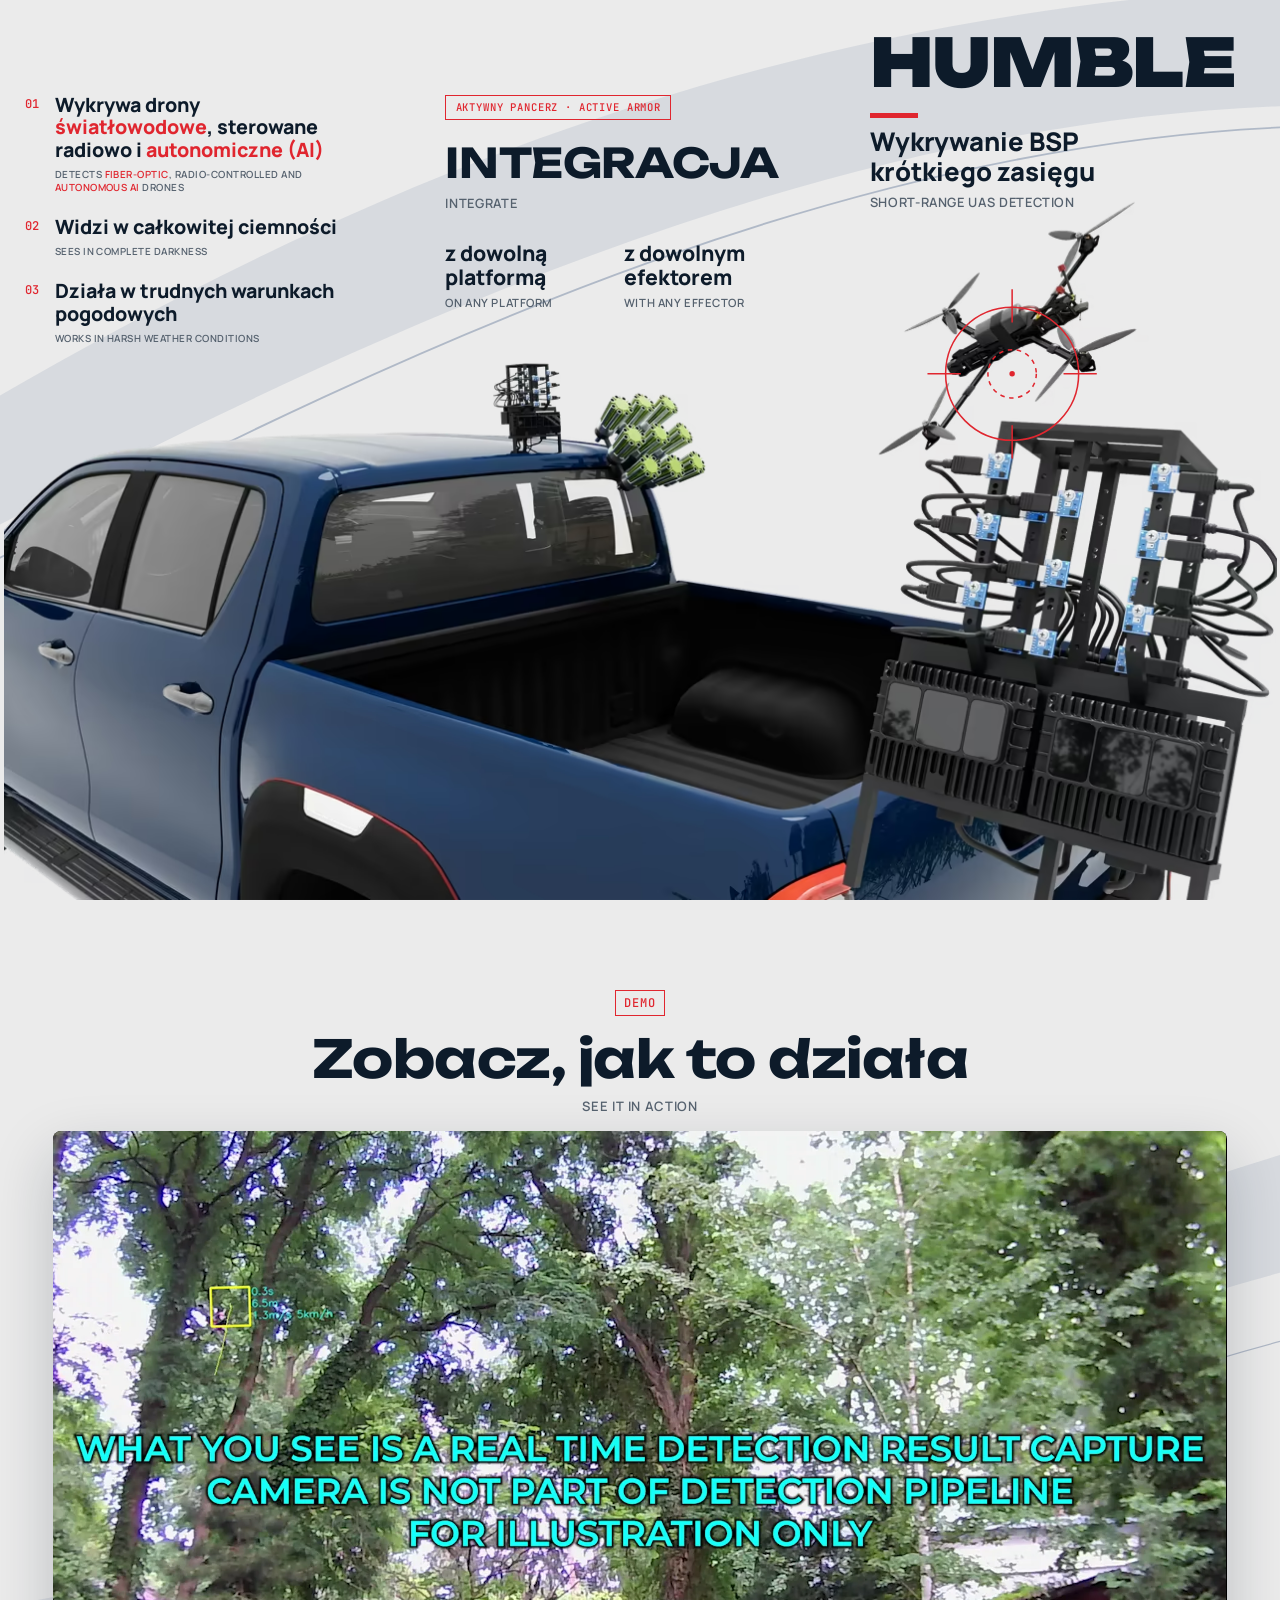
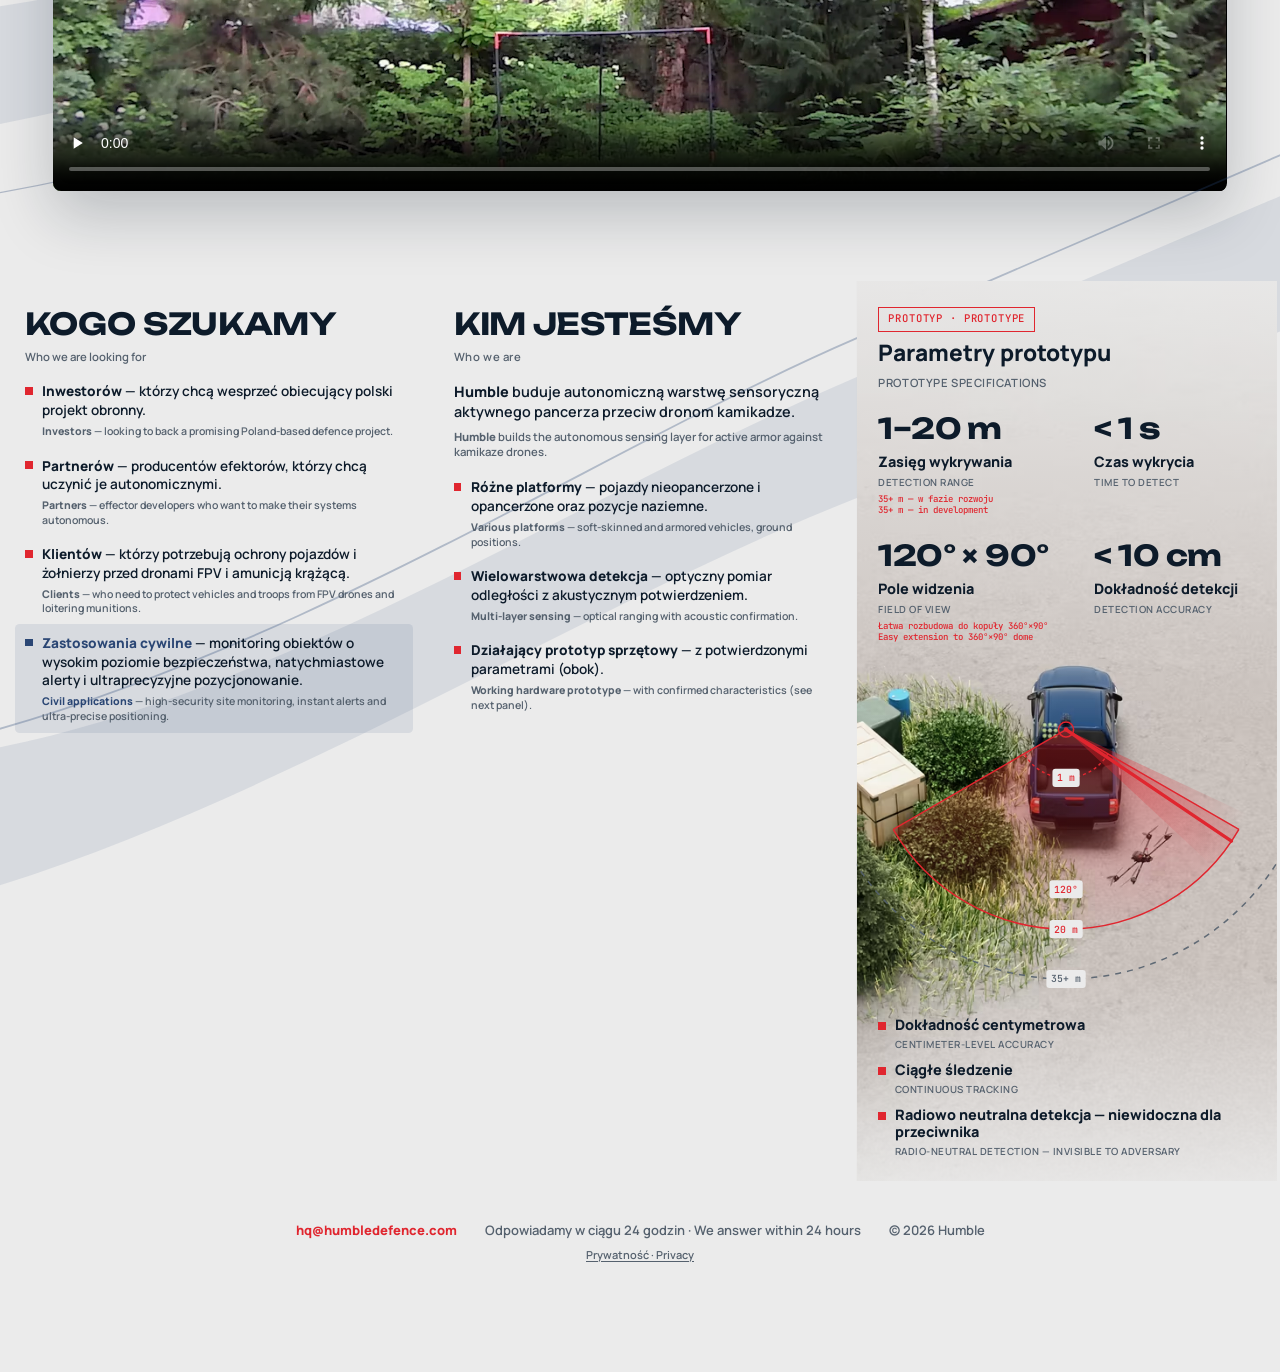
==== commit 34b477c8: "Anonymous visit reporting (no cookies) + privacy note Co-Authored-By: Claude Opus 5.5 <noreply@anthr" ====
--- a/index.html
+++ b/index.html
@@ -18,6 +18,7 @@
 <link rel="stylesheet" href="https://fonts.googleapis.com/css2?family=JetBrains+Mono:wght@500;800&family=Manrope:wght@600;800&family=Unbounded:wght@700;900&display=swap">
 <link rel="stylesheet" href="styles.css">
 <script src="main.js" defer></script>
+<script src="track.js" defer></script>
 <noscript><style>.loader{display:none}html.loading,html.loading body{overflow:auto}</style></noscript>
 </head>
 <body>
@@ -244,6 +245,11 @@
   <a class="d-flex" href="mailto:hq@humbledefence.com">hq@humbledefence.com</a>
   <span class="d-flex">Odpowiadamy w ciągu 24 godzin · <span lang="en">We answer within 24 hours</span></span>
   <span>© 2026 Humble</span>
+  <details class="privacy">
+    <summary>Prywatność · <span lang="en">Privacy</span></summary>
+    <p>Rejestrujemy anonimowe informacje o wizytach: przybliżoną lokalizację i nazwę sieci, typ urządzenia, przewinięcie strony, czas wizyty i odtwarzanie wideo — aby wiedzieć, kto interesuje się projektem. Nie używamy plików cookie i nie zapisujemy adresów IP. Kontakt: hq@humbledefence.com</p>
+    <p lang="en">We record anonymous visit information — approximate location and network name, device type, scrolling, time on page and video playback — to understand interest in the project. We use no cookies and do not store IP addresses. Contact: hq@humbledefence.com</p>
+  </details>
 </footer>
 </main>
 
--- a/styles.css
+++ b/styles.css
@@ -271,3 +271,9 @@
 @keyframes ld-move { 0%, 24% { transform: translate(0, 0) } 34% { transform: translate(24px, -16px) } 44% { transform: translate(-20px, 18px) } 54%, 100% { transform: translate(0, 0) } }
 @keyframes ld-blink { 0%, 58%, 100% { opacity: 1 } 61% { opacity: 0 } 64% { opacity: 1 } 67% { opacity: 0 } 70% { opacity: 1 } }
 @media (prefers-reduced-motion: reduce) { .loader * { animation: none !important; } }
+
+/* privacy note in the footer */
+.privacy { flex-basis: 100%; text-align: center; font-size: 11px; color: var(--steel); }
+.privacy summary { cursor: pointer; list-style: none; text-decoration: underline; text-underline-offset: 2px; }
+.privacy summary::-webkit-details-marker { display: none; }
+.privacy p { max-width: 560px; margin: 10px auto 0; line-height: 1.5; text-align: left; }
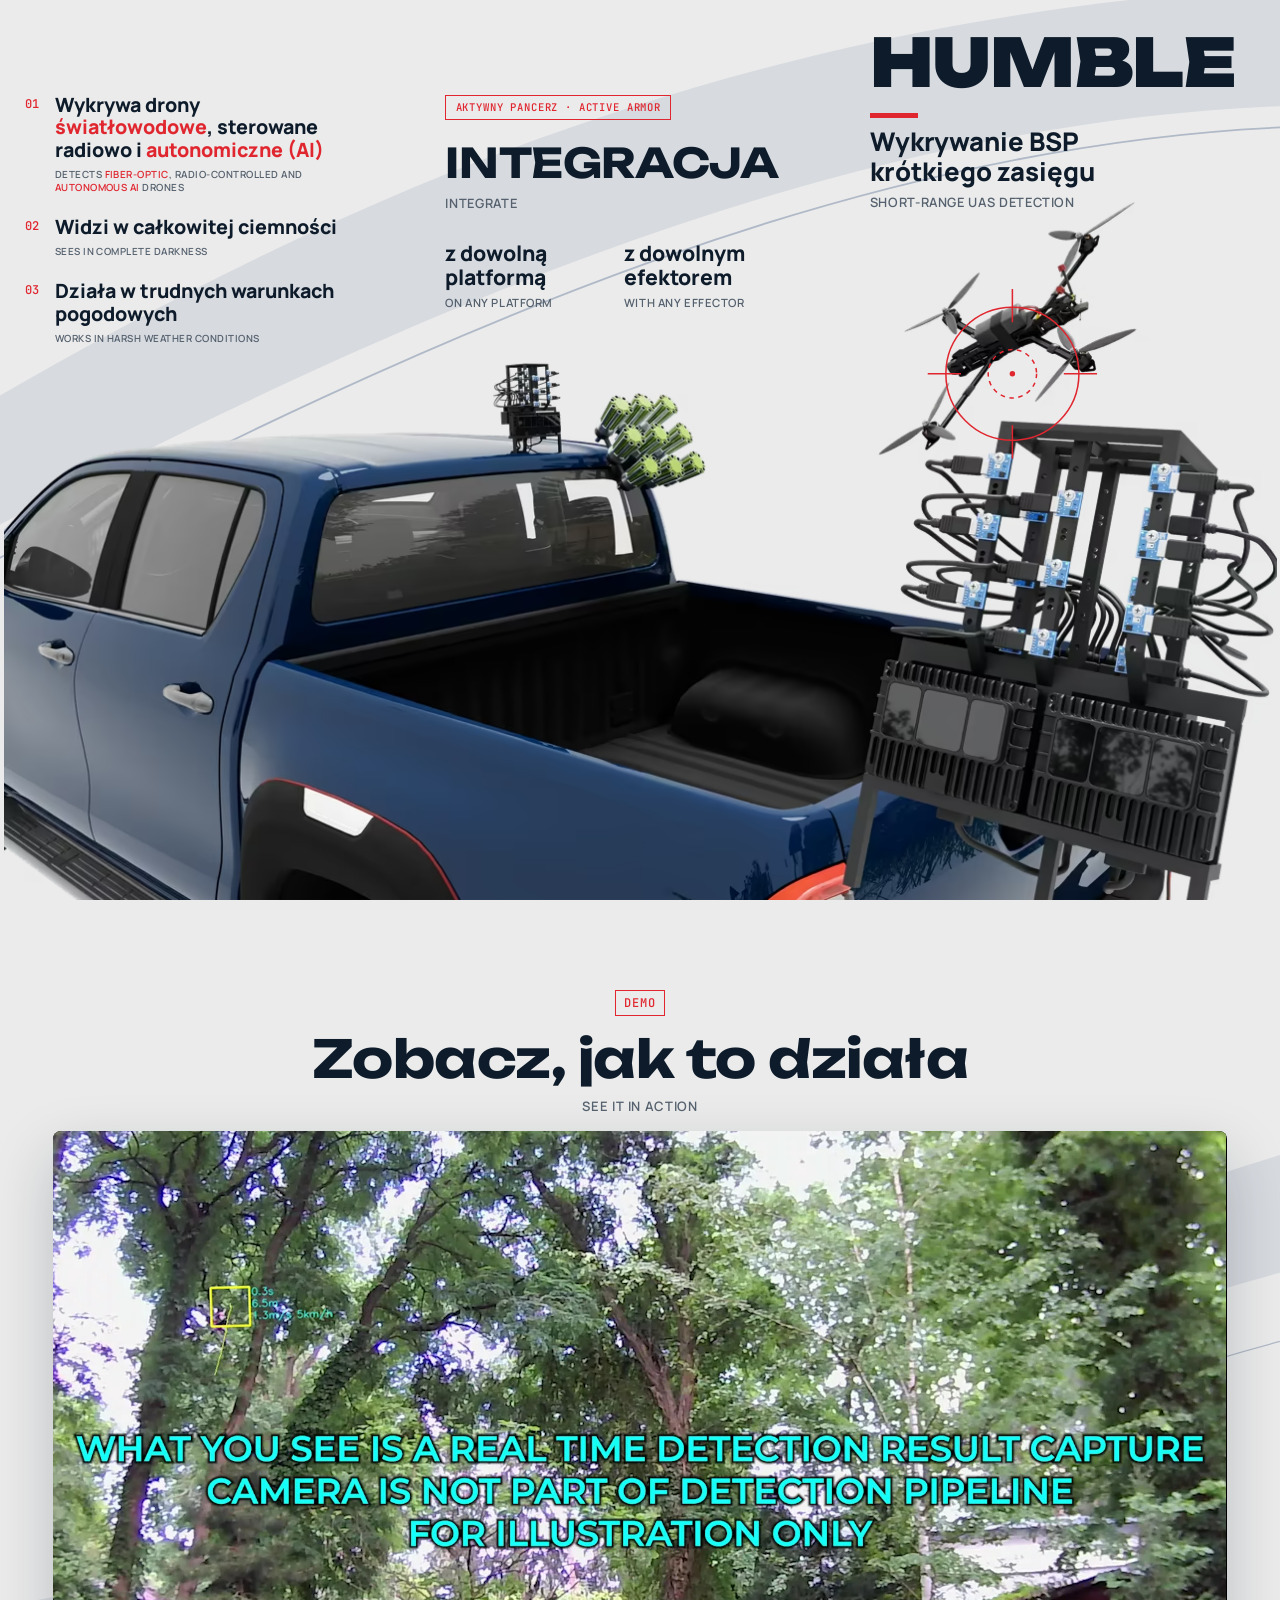
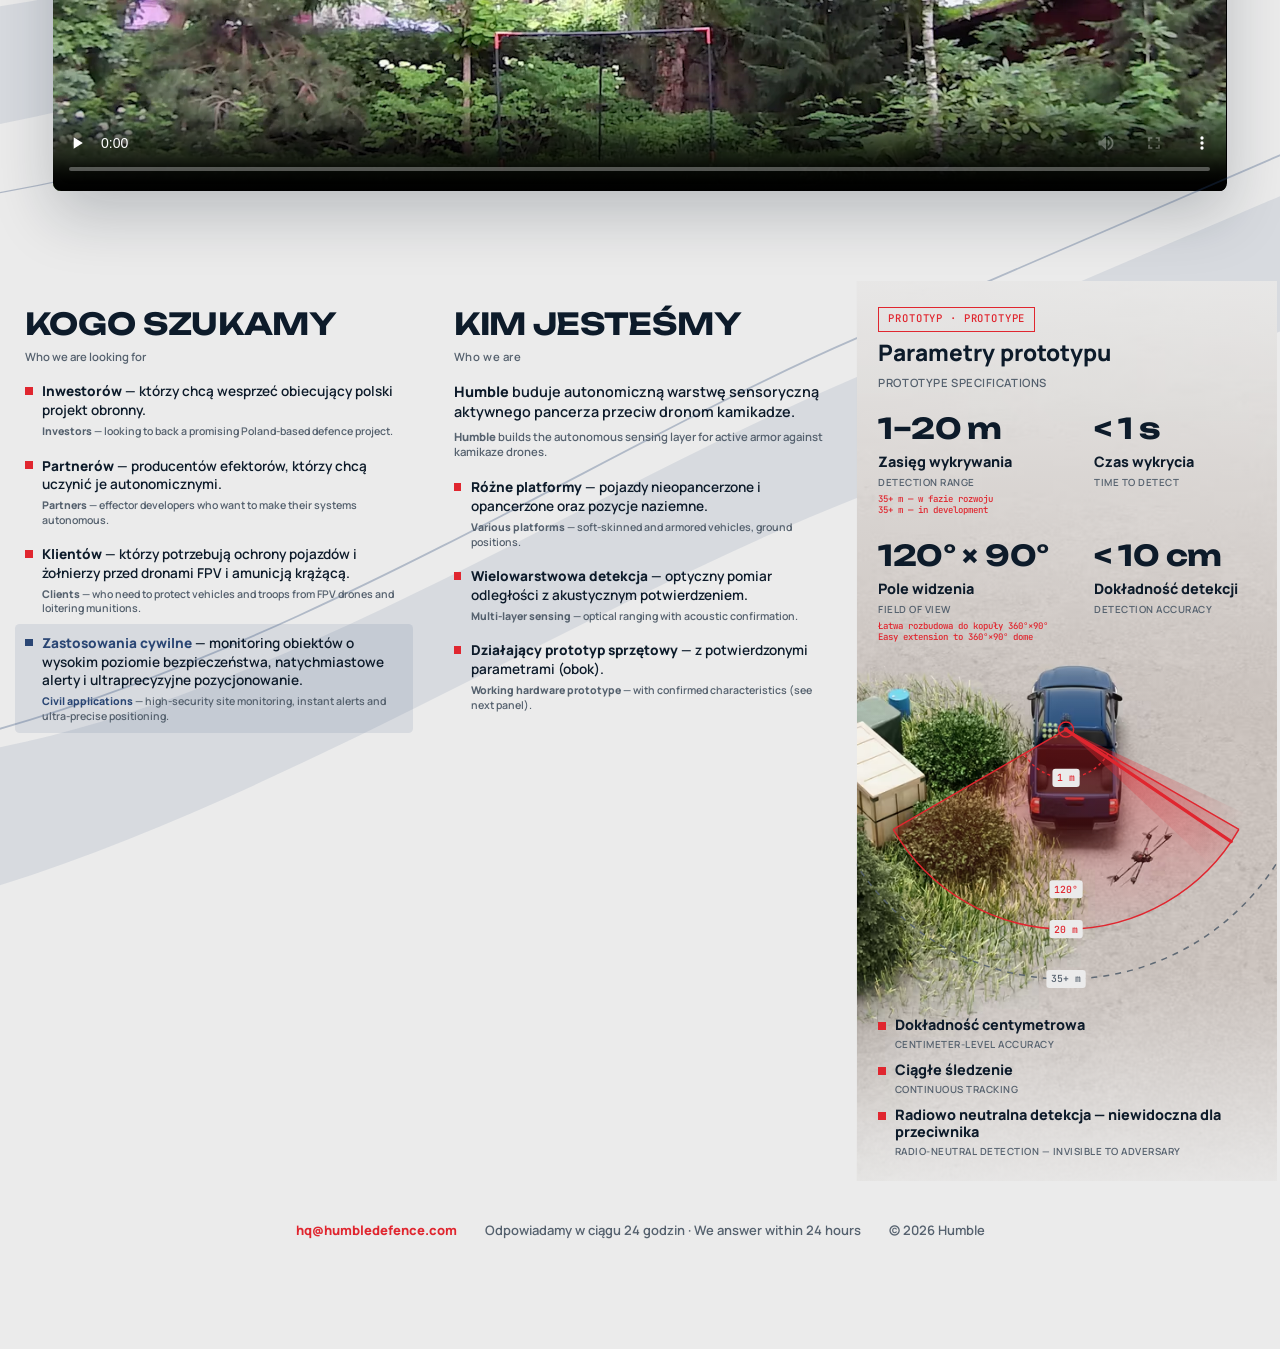
==== commit afd1e607: "Per-tab visit reports (3 s on change, 10 s heartbeat), no identity; remove privacy note Co-Authored-" ====
--- a/index.html
+++ b/index.html
@@ -245,11 +245,6 @@
   <a class="d-flex" href="mailto:hq@humbledefence.com">hq@humbledefence.com</a>
   <span class="d-flex">Odpowiadamy w ciągu 24 godzin · <span lang="en">We answer within 24 hours</span></span>
   <span>© 2026 Humble</span>
-  <details class="privacy">
-    <summary>Prywatność · <span lang="en">Privacy</span></summary>
-    <p>Rejestrujemy anonimowe informacje o wizytach: przybliżoną lokalizację i nazwę sieci, typ urządzenia, przewinięcie strony, czas wizyty i odtwarzanie wideo — aby wiedzieć, kto interesuje się projektem. Nie używamy plików cookie i nie zapisujemy adresów IP. Kontakt: hq@humbledefence.com</p>
-    <p lang="en">We record anonymous visit information — approximate location and network name, device type, scrolling, time on page and video playback — to understand interest in the project. We use no cookies and do not store IP addresses. Contact: hq@humbledefence.com</p>
-  </details>
 </footer>
 </main>
 
--- a/styles.css
+++ b/styles.css
@@ -271,9 +271,3 @@
 @keyframes ld-move { 0%, 24% { transform: translate(0, 0) } 34% { transform: translate(24px, -16px) } 44% { transform: translate(-20px, 18px) } 54%, 100% { transform: translate(0, 0) } }
 @keyframes ld-blink { 0%, 58%, 100% { opacity: 1 } 61% { opacity: 0 } 64% { opacity: 1 } 67% { opacity: 0 } 70% { opacity: 1 } }
 @media (prefers-reduced-motion: reduce) { .loader * { animation: none !important; } }
-
-/* privacy note in the footer */
-.privacy { flex-basis: 100%; text-align: center; font-size: 11px; color: var(--steel); }
-.privacy summary { cursor: pointer; list-style: none; text-decoration: underline; text-underline-offset: 2px; }
-.privacy summary::-webkit-details-marker { display: none; }
-.privacy p { max-width: 560px; margin: 10px auto 0; line-height: 1.5; text-align: left; }
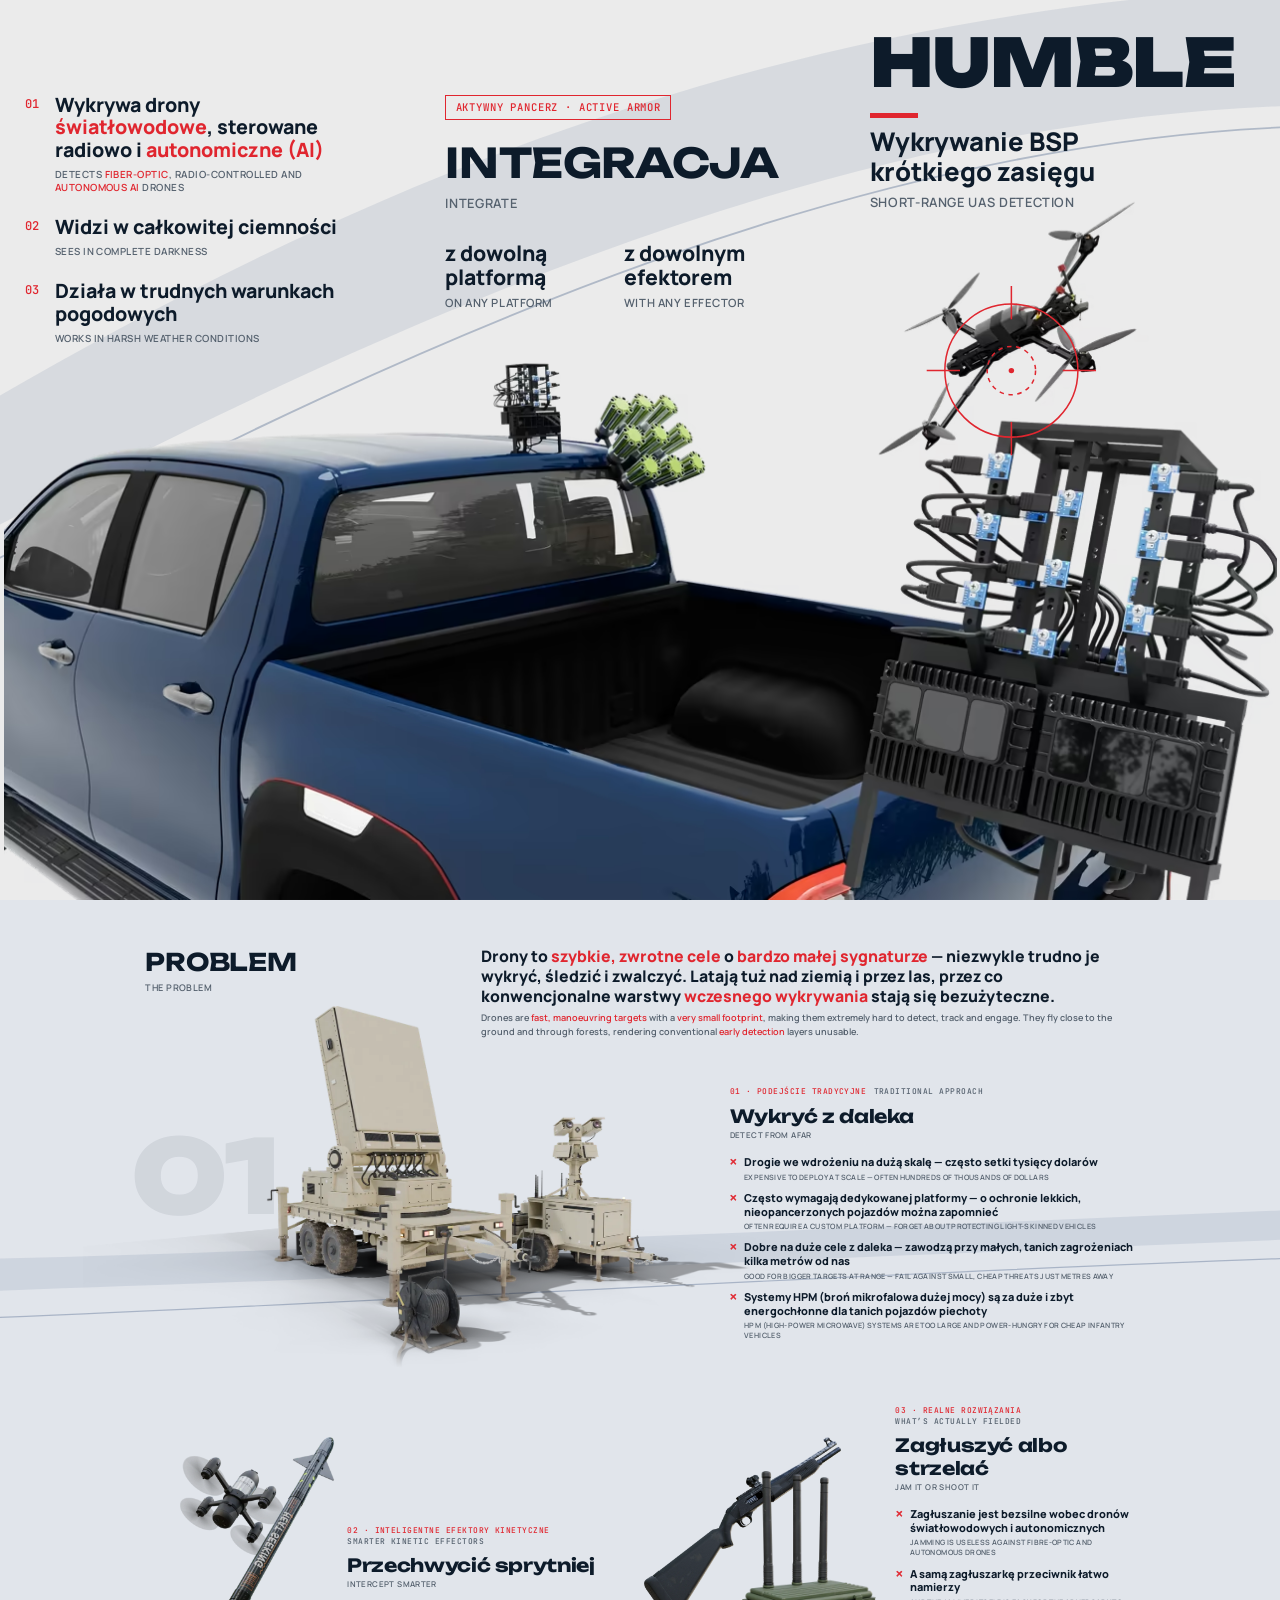
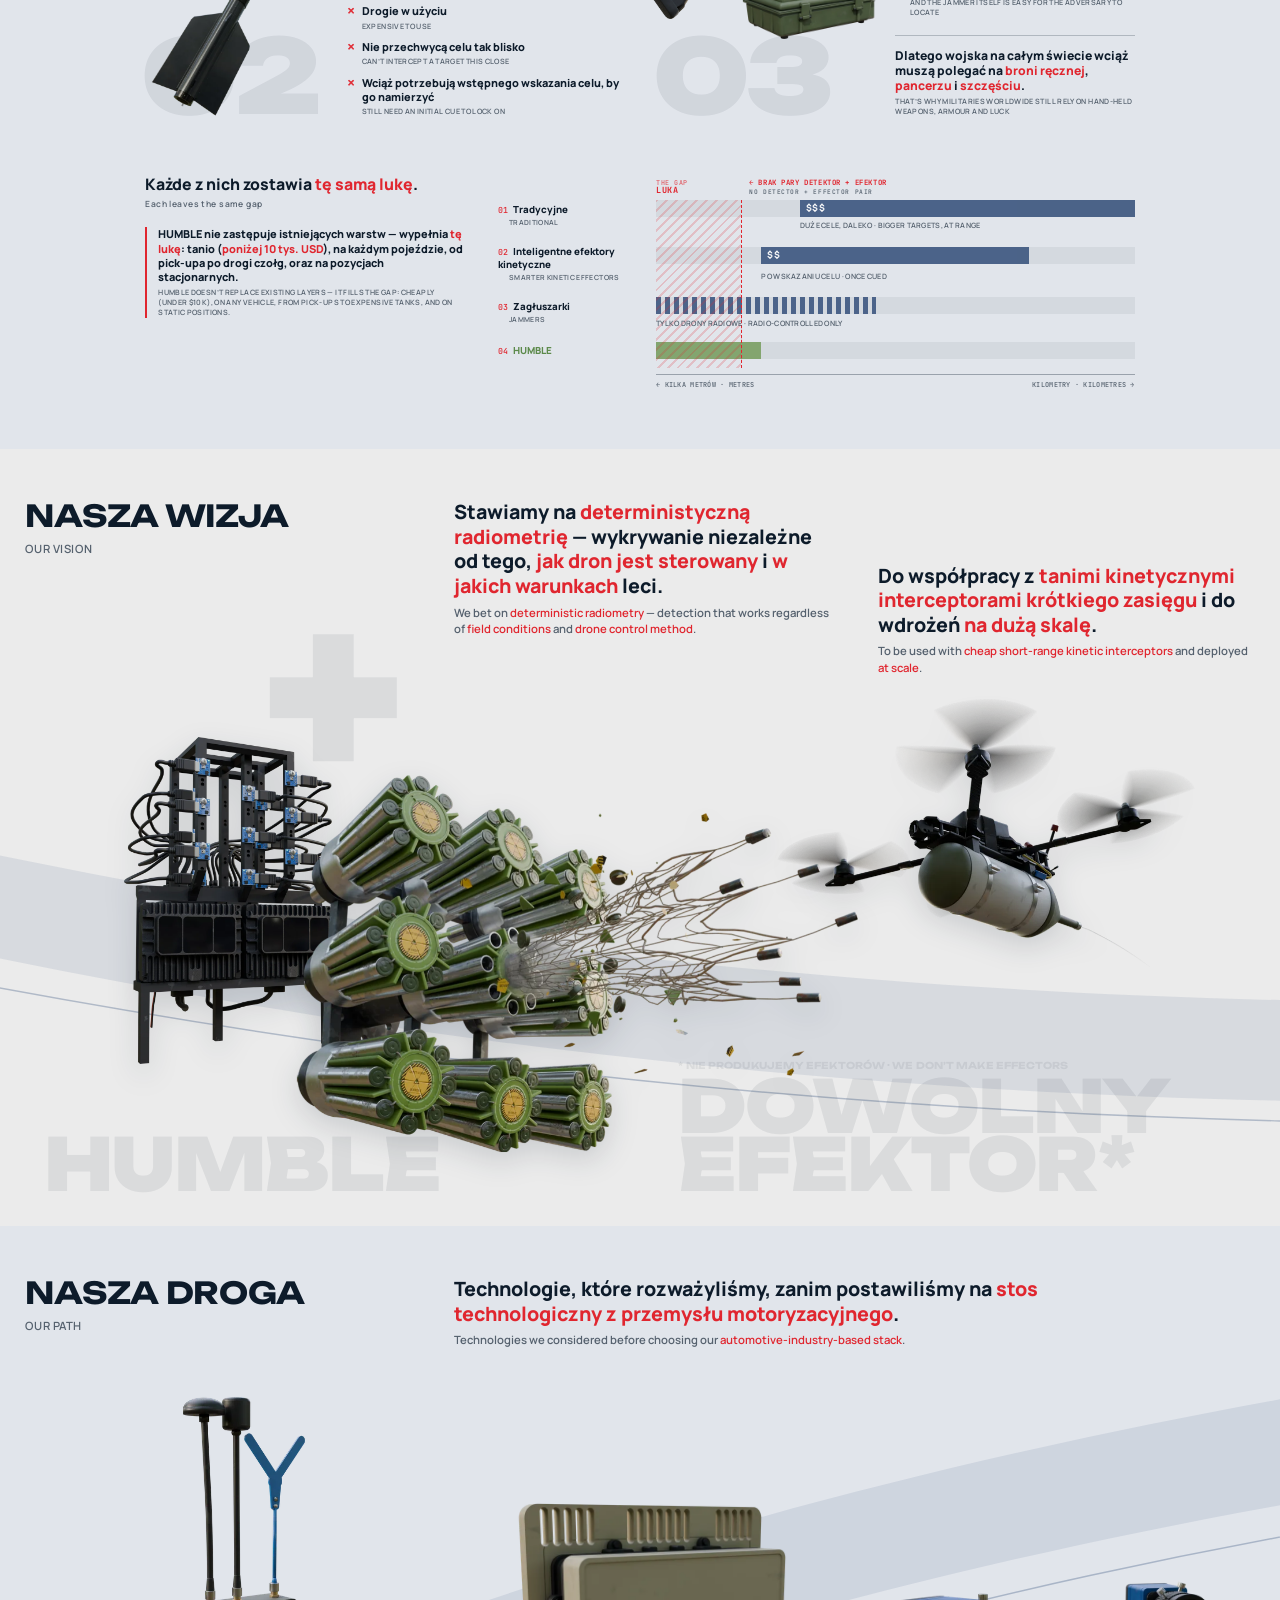
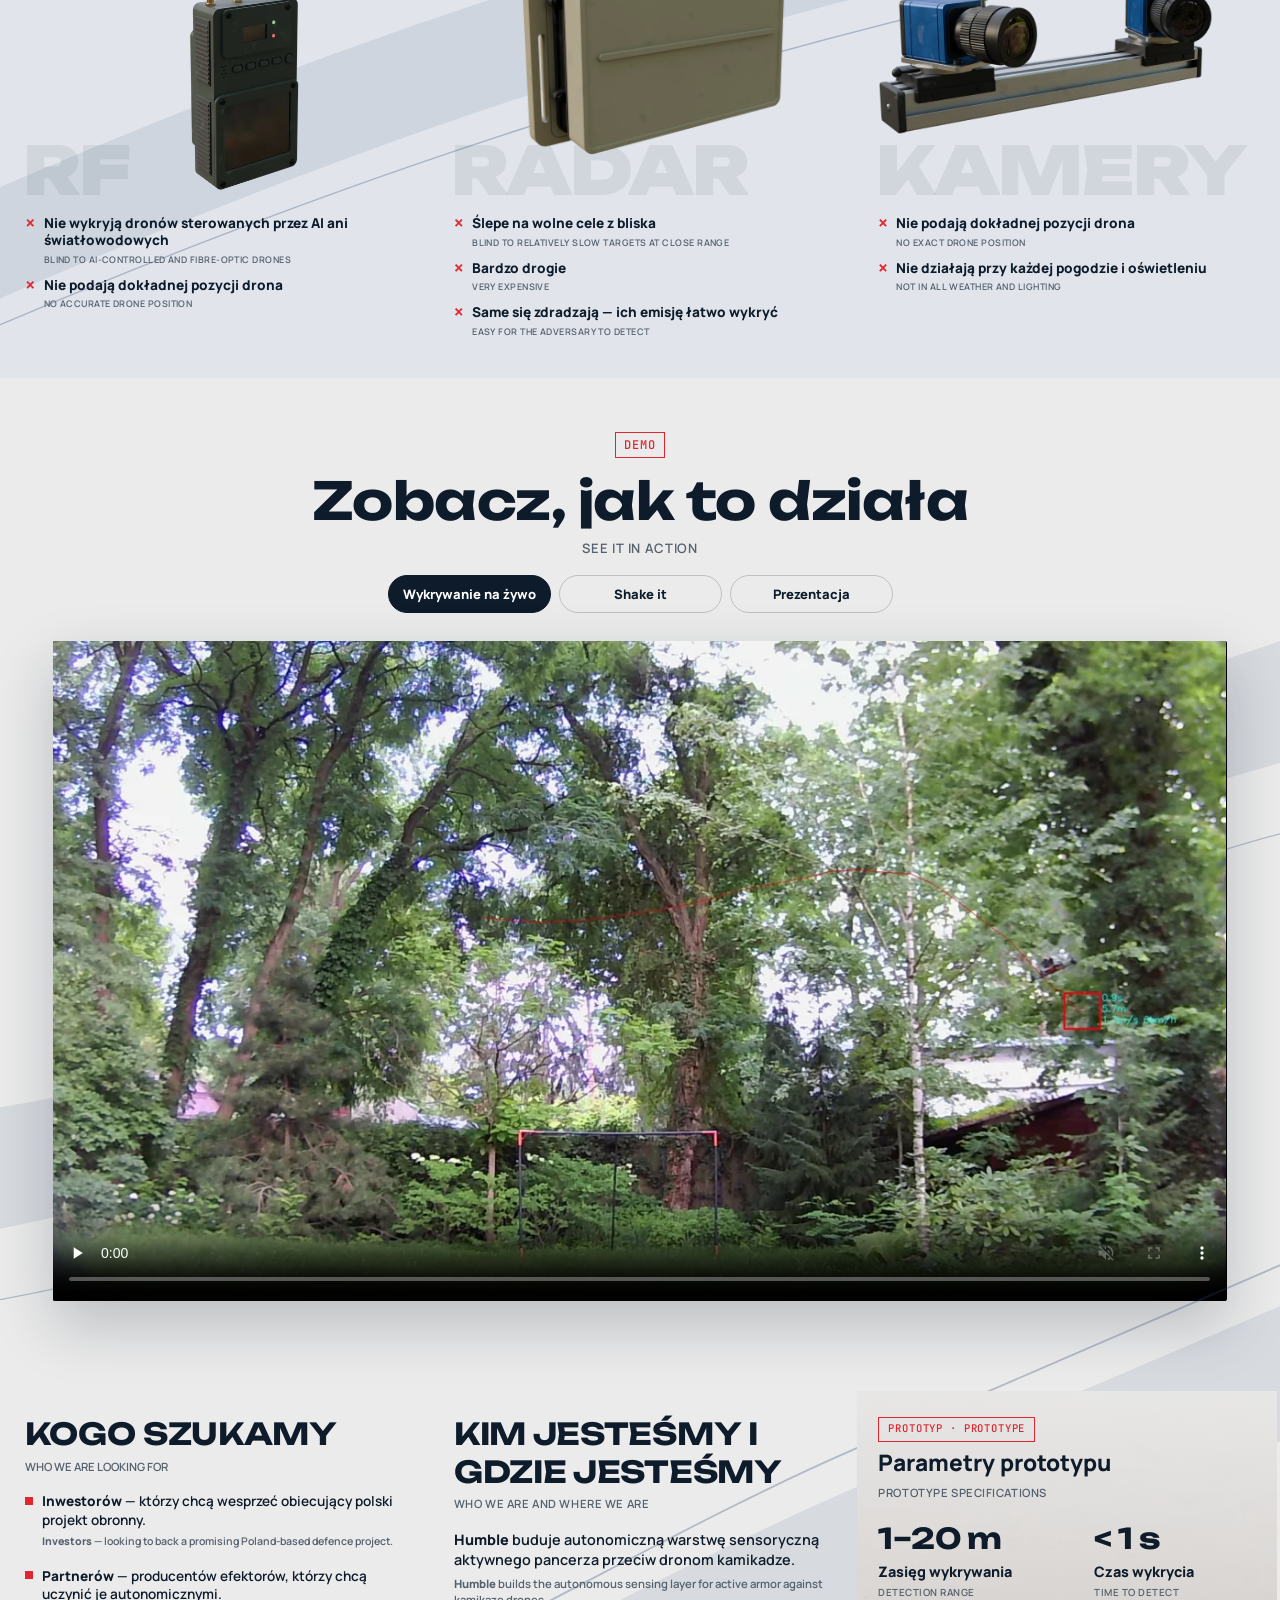
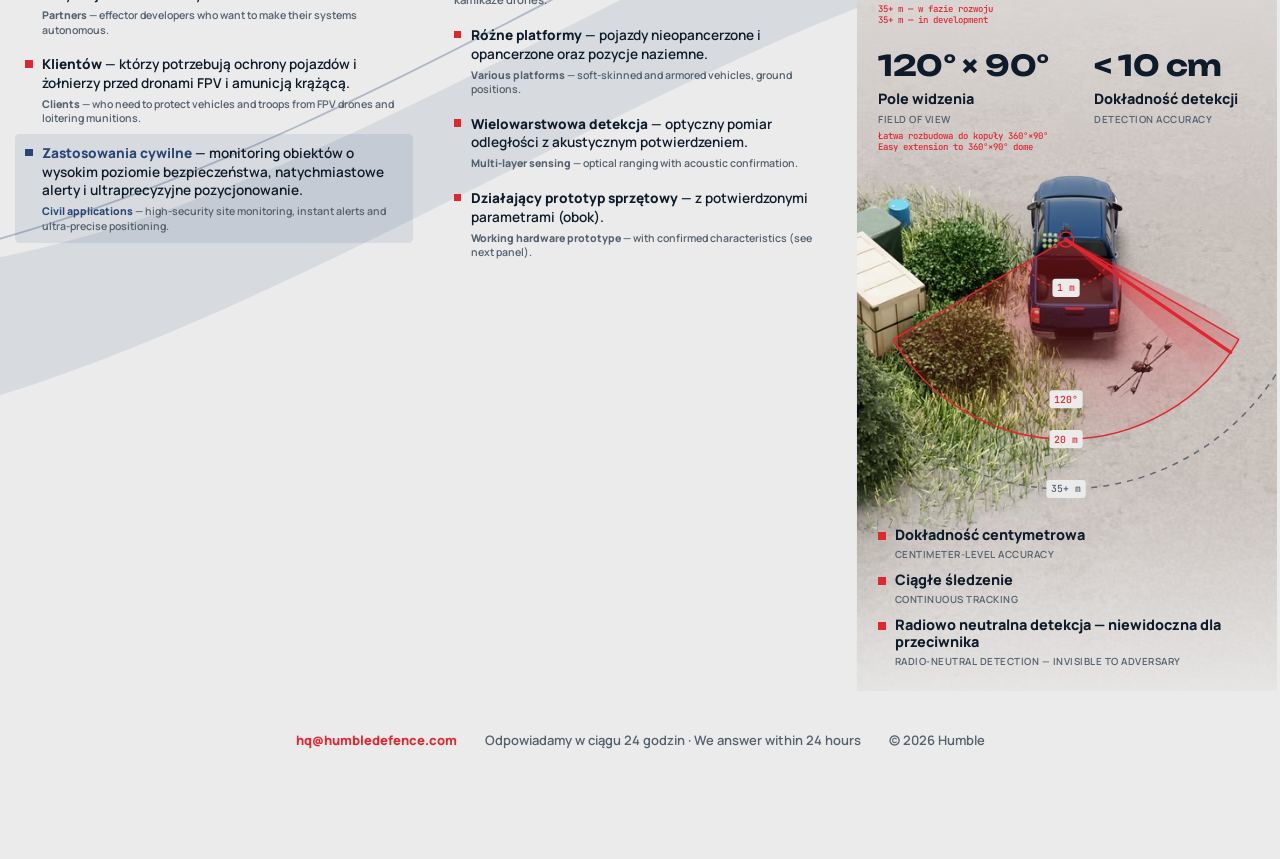
==== commit 8fe308d8: "Problem block, demo switcher, EN-first version, layout updates - New THE PROBLEM block (traditional " ====
--- a/index.html
+++ b/index.html
@@ -16,9 +16,11 @@
 <link rel="preconnect" href="https://fonts.googleapis.com">
 <link rel="preconnect" href="https://fonts.gstatic.com" crossorigin>
 <link rel="stylesheet" href="https://fonts.googleapis.com/css2?family=JetBrains+Mono:wght@500;800&family=Manrope:wght@600;800&family=Unbounded:wght@700;900&display=swap">
-<link rel="stylesheet" href="styles.css">
-<script src="main.js" defer></script>
-<script src="track.js" defer></script>
+<link rel="stylesheet" href="styles.css?v=202611010010">
+<script src="lang.js?v=202611010010" defer></script>
+<script src="spin.js?v=202611010010" defer></script>
+<script src="main.js?v=202611010010" defer></script>
+<script src="track.js?v=202611010010" defer></script>
 <noscript><style>.loader{display:none}html.loading,html.loading body{overflow:auto}</style></noscript>
 </head>
 <body>
@@ -28,6 +30,9 @@
     <path class="tick" d="M0 -56V-34M0 34V56M-56 0H-34M34 0H56"/>
   </g></g></g></svg>
 </div>
+<nav class="lang" aria-label="Język · Language">
+  <a href="/" data-lang="pl" title="Polski, z angielskim">PL·EN</a><a href="/en-f" data-lang="en-f" title="English first, with Polish">EN·PL</a>
+</nav>
 <main>
 
 <!-- ================= OUTSIDE SPREAD ================= -->
@@ -40,12 +45,12 @@
     <svg class="art" id="art-outside" viewBox="0 0 841.9 595.3" aria-hidden="true">
       <image data-img="scene" x="0" y="121" width="842" height="474.3" preserveAspectRatio="none"/>
       <g class="leaders">
-        <text class="s-cap" x="292" y="172.5">z dowolną</text>
-        <text class="s-cap" x="292" y="188.6">platformą</text>
-        <text class="s-en" x="292" y="203.2">ON ANY PLATFORM</text>
-        <text class="s-cap" x="410" y="172.5">z dowolnym</text>
-        <text class="s-cap" x="410" y="188.6">efektorem</text>
-        <text class="s-en" x="410" y="203.2">WITH ANY EFFECTOR</text>
+        <text class="s-cap" x="292" y="172.5" data-en="on any">z dowolną</text>
+        <text class="s-cap" x="292" y="188.6" data-en="platform">platformą</text>
+        <text class="s-en sec" x="292" y="203.2" data-en="Z DOWOLNĄ PLATFORMĄ">ON ANY PLATFORM</text>
+        <text class="s-cap" x="410" y="172.5" data-en="with any">z dowolnym</text>
+        <text class="s-cap" x="410" y="188.6" data-en="effector">efektorem</text>
+        <text class="s-en sec" x="410" y="203.2" data-en="Z DOWOLNYM EFEKTOREM">WITH ANY EFFECTOR</text>
         <line class="draw" style="--len:63" x1="339.5" y1="213" x2="339.5" y2="276"/>
         <line class="draw d2" style="--len:80" x1="415.5" y1="213" x2="415.5" y2="293"/>
         <g class="pop"><g class="blink-slow"><circle cx="340" cy="281" r="5" class="ring"/><circle cx="340" cy="281" r="1.5" class="dot"/></g></g>
@@ -83,7 +88,7 @@
     <!-- outside middle: integration -->
     <div class="panel p-omid" data-swoosh>
       <div class="blk" style="--x:292;--y:62;--w:250">
-        <span class="tag" style="--fs:7">Aktywny pancerz · <span lang="en">Active armor</span></span>
+        <span class="tag" style="--fs:7"><span>Aktywny pancerz</span><span class="sep"> · </span><span lang="en">Active armor</span></span>
         <h2 class="t-h1 nw" style="--fs:27;margin-top:calc(12*var(--u))">INTEGRACJA</h2>
         <p class="t-cap" lang="en" style="--fs:8.5;margin-top:calc(4*var(--u))">Integrate</p>
         <p class="sr-only">z dowolną platformą (on any platform), z dowolnym efektorem (with any effector)</p>
@@ -104,23 +109,246 @@
   </div>
 </section>
 
+<!-- ================= THE PROBLEM: three answers, one gap ================= -->
+<section class="spread" id="problem" aria-label="Problem · The problem">
+  <div class="stage">
+    <div class="panel p-pr" data-swoosh>
+      <div class="pr-head">
+        <h2 class="t-h1 nw" style="--fs:20">PROBLEM</h2>
+        <p class="t-en t-upper" lang="en" style="--fs:7.5;letter-spacing:.05em;margin-top:calc(4*var(--u))">THE PROBLEM</p>
+      </div>
+      <div class="pr-lead">
+        <p class="t-lead" style="--fs:13;--lh:1.25">Drony to <em>szybkie, zwrotne cele</em> o <em>bardzo małej sygnaturze</em> — niezwykle trudno je wykryć, śledzić i zwalczyć. Latają tuż nad ziemią i przez las, przez co konwencjonalne warstwy <em>wczesnego wykrywania</em> stają się bezużyteczne.</p>
+        <p class="t-en" lang="en" style="--fs:7.5;--lh:1.45;margin-top:calc(4*var(--u))">Drones are <em>fast, manoeuvring targets</em> with a <em>very small footprint</em>, making them extremely hard to detect, track and engage. They fly close to the ground and through forests, rendering conventional <em>early detection</em> layers unusable.</p>
+      </div>
+
+      <!-- 01: the traditional layer -->
+      <article class="pr-act pr-a1">
+        <svg class="pr-ground" viewBox="0 0 1000 100" preserveAspectRatio="none" aria-hidden="true">
+          <path d="M0 52 C300 44 650 30 1000 16 L1000 38 C650 52 300 66 0 76 Z" fill="#2A4674" opacity=".1"/>
+          <path d="M0 96 C350 82 700 62 1000 52" fill="none" stroke="#2A4674" stroke-width="1.2" vector-effect="non-scaling-stroke" opacity=".3"/>
+        </svg>
+        <div class="pr-fig pr-fig1" data-in>
+          <span class="pr-num pr-num1" aria-hidden="true">01</span>
+          <img src="assets/hpm/scene-3200.webp?v=202611010010" srcset="assets/hpm/scene-1800.webp?v=202611010010 1800w, assets/hpm/scene-3200.webp?v=202611010010 3200w" sizes="(min-width: 1100px) 80vw, 190vw" alt="Radar i system naziemny na przyczepach" width="3200" height="1871" decoding="async">
+        </div>
+        <div class="pr-txt">
+          <p class="pr-tag"><span>01 · Podejście tradycyjne</span><span lang="en">Traditional approach</span></p>
+          <h3 class="pr-title t-big" style="--fs:15">Wykryć z daleka</h3>
+          <p class="t-cap" lang="en" style="--fs:6.5">Detect from afar</p>
+          <ul class="misses">
+            <li><p class="t-pl" style="--fs:9;--lh:1.25"><b>Drogie we wdrożeniu na dużą skalę — często setki tysięcy dolarów</b></p><p class="t-cap" lang="en" style="--fs:6">Expensive to deploy at scale — often hundreds of thousands of dollars</p></li>
+            <li><p class="t-pl" style="--fs:9;--lh:1.25"><b>Często wymagają dedykowanej platformy — o ochronie lekkich, nieopancerzonych pojazdów można zapomnieć</b></p><p class="t-cap" lang="en" style="--fs:6">Often require a custom platform — forget about protecting light-skinned vehicles</p></li>
+            <li><p class="t-pl" style="--fs:9;--lh:1.25"><b>Dobre na duże cele z daleka — zawodzą przy małych, tanich zagrożeniach kilka metrów od nas</b></p><p class="t-cap" lang="en" style="--fs:6">Good for bigger targets at range — fail against small, cheap threats just metres away</p></li>
+            <li><p class="t-pl" style="--fs:9;--lh:1.25"><b>Systemy HPM (broń mikrofalowa dużej mocy) są za duże i zbyt energochłonne dla tanich pojazdów piechoty</b></p><p class="t-cap" lang="en" style="--fs:6">HPM (high-power microwave) systems are too large and power-hungry for cheap infantry vehicles</p></li>
+          </ul>
+        </div>
+      </article>
+
+      <!-- 02 + 03: smarter effectors, jammers -->
+      <div class="pr-duo">
+        <article class="pr-act pr-a2">
+          <div class="pr-fig pr-fig2">
+            <span class="pr-num" aria-hidden="true">02</span>
+            <div class="loopvid pr-vid">
+              <img class="spin-poster" src="assets/problem/interceptor-loop.webp?v=202611010010" alt="Dron przechwytujący z pociskiem" width="588" height="896" decoding="async">
+              <canvas data-spin="assets/problem/interceptor-loop.mp4?v=202611010010" data-loop aria-hidden="true"></canvas>
+            </div>
+          </div>
+          <div class="pr-txt">
+            <p class="pr-tag"><span>02 · Inteligentne efektory kinetyczne</span><span lang="en">Smarter kinetic effectors</span></p>
+            <h3 class="pr-title t-big" style="--fs:15">Przechwycić sprytniej</h3>
+            <p class="t-cap" lang="en" style="--fs:6.5">Intercept smarter</p>
+            <ul class="misses">
+              <li><p class="t-pl" style="--fs:9;--lh:1.25"><b>Drogie w użyciu</b></p><p class="t-cap" lang="en" style="--fs:6">Expensive to use</p></li>
+              <li><p class="t-pl" style="--fs:9;--lh:1.25"><b>Nie przechwycą celu tak blisko</b></p><p class="t-cap" lang="en" style="--fs:6">Can’t intercept a target this close</p></li>
+              <li><p class="t-pl" style="--fs:9;--lh:1.25"><b>Wciąż potrzebują wstępnego wskazania celu, by go namierzyć</b></p><p class="t-cap" lang="en" style="--fs:6">Still need an initial cue to lock on</p></li>
+            </ul>
+          </div>
+        </article>
+        <article class="pr-act pr-a3">
+          <div class="pr-fig pr-fig3">
+            <span class="pr-num" aria-hidden="true">03</span>
+            <img class="pr-gun" src="assets/problem/shotgun.webp?v=202611010010" alt="Strzelba" width="1400" height="1289" decoding="async">
+            <img class="pr-jam" src="assets/problem/jammer.webp?v=202611010010" alt="Zagłuszarka" width="632" height="792" decoding="async">
+          </div>
+          <div class="pr-txt">
+            <p class="pr-tag"><span>03 · Realne rozwiązania</span><span lang="en">What’s actually fielded</span></p>
+            <h3 class="pr-title t-big" style="--fs:15">Zagłuszyć albo strzelać</h3>
+            <p class="t-cap" lang="en" style="--fs:6.5">Jam it or shoot it</p>
+            <ul class="misses">
+              <li><p class="t-pl" style="--fs:9;--lh:1.25"><b>Zagłuszanie jest bezsilne wobec dronów światłowodowych i autonomicznych</b></p><p class="t-cap" lang="en" style="--fs:6">Jamming is useless against fibre-optic and autonomous drones</p></li>
+              <li><p class="t-pl" style="--fs:9;--lh:1.25"><b>A samą zagłuszarkę przeciwnik łatwo namierzy</b></p><p class="t-cap" lang="en" style="--fs:6">And the jammer itself is easy for the adversary to locate</p></li>
+            </ul>
+            <div class="pr-luck">
+              <p class="t-pl" style="--fs:10;--lh:1.25"><b>Dlatego wojska na całym świecie wciąż muszą polegać na <em>broni ręcznej</em>, <em>pancerzu</em> i&nbsp;<em>szczęściu</em>.</b></p>
+              <p class="t-cap" lang="en" style="--fs:6">That’s why militaries worldwide still rely on hand-held weapons, armour and luck</p>
+            </div>
+          </div>
+        </article>
+      </div>
+
+      <!-- the gap: where each answer works, and where none does -->
+      <div class="pr-gap">
+        <p class="t-lead" style="--fs:13;--lh:1.25">Każde z nich zostawia <em>tę samą lukę</em>.</p>
+        <p class="t-en t-upper" lang="en" style="--fs:7;letter-spacing:.05em;margin-top:calc(3*var(--u))">Each leaves the same gap</p>
+        <div class="pr-fill">
+          <p class="t-pl" style="--fs:9;--lh:1.3"><b>HUMBLE nie zastępuje istniejących warstw — wypełnia <em>tę lukę</em>: tanio (<em>poniżej 10 tys. USD</em>), na każdym pojeździe, od pick-upa po drogi czołg, oraz na pozycjach stacjonarnych.</b></p>
+          <p class="t-cap" lang="en" style="--fs:6">HUMBLE doesn’t replace existing layers — it fills the gap: cheaply (under $10k), on any vehicle, from pick-ups to expensive tanks, and on static positions.</p>
+        </div>
+        <div class="gap-chart" role="img" aria-label="Zasięg skuteczności: podejście tradycyjne działa daleko, efektory po wskazaniu celu, zagłuszarki tylko na drony radiowe. Kilka metrów od nas nie działa żadne z nich.">
+          <div class="gap-zone"><span>Luka</span><span lang="en">The gap</span><span class="gap-nopair"><span>brak pary detektor + efektor</span><small lang="en">no detector + effector pair</small></span></div>
+          <div class="gap-row" style="--a:30%;--b:100%">
+            <p class="gap-name"><b>01</b> <span>Tradycyjne</span> <span lang="en">Traditional</span></p>
+            <div class="gap-track"><i class="gap-bar"><b class="gap-cost" aria-label="drogie">$$$</b></i></div>
+            <p class="gap-note"><span>duże cele, daleko</span><span class="sep"> · </span><span lang="en">bigger targets, at range</span></p>
+          </div>
+          <div class="gap-row" style="--a:22%;--b:78%">
+            <p class="gap-name"><b>02</b> <span>Inteligentne efektory kinetyczne</span> <span lang="en">Smarter kinetic effectors</span></p>
+            <div class="gap-track"><i class="gap-bar"><b class="gap-cost" aria-label="drogie">$$</b></i></div>
+            <p class="gap-note"><span>po wskazaniu celu</span><span class="sep"> · </span><span lang="en">once cued</span></p>
+          </div>
+          <div class="gap-row" style="--a:0%;--b:46%">
+            <p class="gap-name"><b>03</b> <span>Zagłuszarki</span> <span lang="en">Jammers</span></p>
+            <div class="gap-track"><i class="gap-bar gap-part"></i></div>
+            <p class="gap-note"><span>tylko drony radiowe</span><span class="sep"> · </span><span lang="en">radio-controlled only</span></p>
+          </div>
+          <div class="gap-row gap-humble" style="--a:0%;--b:22%">
+            <p class="gap-name"><b>04</b> <span class="gap-hb">HUMBLE</span></p>
+            <div class="gap-track"><i class="gap-bar"></i></div>
+          </div>
+          <div class="gap-axis"><span><span>kilka metrów</span><span class="sep"> · </span><span lang="en">metres</span></span><span><span>kilometry</span><span class="sep"> · </span><span lang="en">kilometres</span></span></div>
+        </div>
+      </div>
+
+    </div>
+  </div>
+</section>
+
+<!-- ================= OUR VISION: sensor + any effector hunting a fibre-optic drone ================= -->
+<section class="spread" id="vision" aria-label="Nasza wizja · Our vision">
+  <div class="stage">
+    <svg class="bg-swoosh" viewBox="0 0 841.9 595.3" aria-hidden="true">
+      <path d="M-640 180 C-80 330 520 470 1480 420 L1480 500 C520 552 -100 410 -640 262 Z" fill="#2A4674" opacity=".1"/>
+      <path d="M-640 300 C-60 440 540 560 1480 520" fill="none" stroke="#2A4674" stroke-width="1.2" opacity=".3"/>
+    </svg>
+    <div class="panel p-vis" data-swoosh>
+      <div class="blk" style="--x:14.2;--y:20;--w:250">
+        <h2 class="t-h1 nw" style="--fs:20">NASZA WIZJA</h2>
+        <p class="t-en t-upper" lang="en" style="--fs:7.5;letter-spacing:.05em;margin-top:calc(4*var(--u))">OUR VISION</p>
+      </div>
+      <div class="blk vis-lead" style="--x:297.6;--y:22;--w:255">
+        <p class="t-lead" style="--fs:13;--lh:1.25">Stawiamy na <em>deterministyczną radiometrię</em> — wykrywanie niezależne od tego, <em>jak dron jest sterowany</em> i <em>w jakich warunkach</em> leci.</p>
+        <p class="t-en" lang="en" style="--fs:7.5;--lh:1.45;margin-top:calc(4*var(--u))">We bet on <em>deterministic radiometry</em> — detection that works regardless of <em>field conditions</em> and <em>drone control method</em>.</p>
+      </div>
+      <div class="blk vis-scene" style="--x:14.2;--y:100;--w:815">
+        <span aria-hidden="true" class="vis-word vis-w1" style="--dl:1.5%;--ml:0%;--mb:0%">HUMBLE</span>
+        <span aria-hidden="true" class="vis-word vis-w2" style="--dl:53%;--ml:52%;--mb:0%"><span class="vis-note"><span class="vn-a">* </span><span class="vn-pl">Nie produkujemy efektorów</span><span class="vn-dot"> · </span><span class="vn-en" lang="en">we don’t make effectors</span></span><span class="vw-txt" data-en-html="ANY<br>EFFECTOR">DOWOLNY<br>EFEKTOR</span><span class="vn-ast">*</span></span>
+        <p class="sr-only">* Nie produkujemy efektorów. We don’t make effectors.</p>
+        <div class="vis-obj vis-drone loopvid" style="--dl:61%;--dt:14%;--dw:38%;--ml:6%;--mt:0%;--mw:92%">
+          <img class="spin-poster" src="assets/vision/drone-loop.webp" alt="" width="900" height="515" decoding="async">
+          <canvas data-spin="assets/vision/drone-loop.mp4" data-loop aria-hidden="true"></canvas>
+        </div>
+        <div class="vis-obj vis-front vis-launcher loopvid" style="--dl:22%;--dt:23%;--dw:46%;--ml:26%;--mt:63%;--mw:74%">
+          <img class="spin-poster" src="assets/vision/launcher-loop.webp?v=202611010010" alt="" width="980" height="695" decoding="async">
+          <canvas data-spin="assets/vision/launcher-loop.mp4?v=202611010010" data-loop aria-hidden="true"></canvas>
+        </div>
+        <span aria-hidden="true" class="vis-plus" style="--dl:25%;--dt:13%;--ml:15%;--mt:89%">+</span>
+        <img class="vis-obj vis-rig" src="assets/vision/rig.webp" alt="" width="760" height="1186" decoding="async" style="--dl:8%;--dt:20.7%;--dw:17%;--ml:0%;--mt:59.5%;--mw:34%">
+        <div class="blk vis-lead vis-layer" style="--x:564.1;--y:-36;--w:250">
+        <p class="t-lead" style="--fs:13;--lh:1.25">Do współpracy z <em>tanimi kinetycznymi interceptorami krótkiego zasięgu</em> i do wdrożeń <em>na dużą skalę</em>.</p>
+        <p class="t-en" lang="en" style="--fs:7.5;--lh:1.45;margin-top:calc(4*var(--u))">To be used with <em>cheap short-range kinetic interceptors</em> and deployed <em>at scale</em>.</p>
+      </div>
+      </div>
+      <p class="sr-only">Sensor HUMBLE razem z dowolnym efektorem namierza drona sterowanego światłowodem. HUMBLE sensor plus any effector hunting a fibre-optic drone.</p>
+    </div>
+  </div>
+</section>
+
+<!-- ================= OUR PATH: sensing technologies we considered (booklet-style spread) ================= -->
+<section class="spread" id="mission" aria-label="Nasza droga · Our path">
+  <div class="stage">
+    <svg class="bg-swoosh" viewBox="0 0 841.9 595.3" aria-hidden="true">
+      <path d="M-640 700 C-160 470 420 150 1480 60 L1480 150 C440 232 -120 548 -640 790 Z" fill="#2A4674" opacity=".1"/>
+      <path d="M-640 815 C-130 560 470 266 1480 170" fill="none" stroke="#2A4674" stroke-width="1.2" opacity=".3"/>
+    </svg>
+
+    <!-- our mission: one sentence + the three alternatives and why they fall short -->
+    <div class="panel p-mis" data-swoosh>
+      <div class="blk" style="--x:14.2;--y:20;--w:250">
+        <h2 class="t-h1 nw" style="--fs:20">NASZA DROGA</h2>
+        <p class="t-en t-upper" lang="en" style="--fs:7.5;letter-spacing:.05em;margin-top:calc(4*var(--u))">OUR PATH</p>
+      </div>
+      <div class="blk mis-lead" style="--x:297.6;--y:22;--w:520">
+        <p class="t-lead" style="--fs:13;--lh:1.25">Technologie, które rozważyliśmy, zanim postawiliśmy na <em>stos technologiczny z przemysłu motoryzacyjnego</em>.</p>
+        <p class="t-en" lang="en" style="--fs:7.5;--lh:1.45;margin-top:calc(4*var(--u))">Technologies we considered before choosing our <em>automotive-industry-based stack</em>.</p>
+      </div>
+      <div class="alts">
+      <article class="blk alt" style="--x:14.2;--y:96;--w:250;--arn:0.38;--hc:min(380px,92vw);--fh:.973;--fb:.012;--pcx:62%;--pr:14%;--dip:-6px">
+        <div class="alt-stage">
+          <h3 class="alt-word" aria-label="Detektory RF · RF detectors">RF</h3>
+          <div class="spin" style="--ar:304/800">
+            <img class="spin-poster" src="assets/spin/chuyka-poster.webp" alt="Detektory RF" width="304" height="800" decoding="async">
+            <canvas data-spin="assets/spin/chuyka.mp4" aria-hidden="true"></canvas>
+          </div>
+        </div>
+        <ul class="misses">
+          <li><p class="t-pl" style="--fs:9;--lh:1.25"><b>Nie wykryją dronów sterowanych przez AI ani światłowodowych</b></p><p class="t-cap" lang="en" style="--fs:6">Blind to AI-controlled and fibre-optic drones</p></li>
+          <li><p class="t-pl" style="--fs:9;--lh:1.25"><b>Nie podają dokładnej pozycji drona</b></p><p class="t-cap" lang="en" style="--fs:6">No accurate drone position</p></li>
+        </ul>
+      </article>
+      <article class="blk alt" style="--x:297.6;--y:96;--w:250;--arn:0.917;--sink:10%;--lift:26;--hc:min(230px,54vw);--fh:.831;--fb:.012;--pcx:56%">
+        <div class="alt-stage">
+          <h3 class="alt-word" aria-label="Radary · Radars">RADAR</h3>
+          <div class="spin" style="--ar:660/720">
+            <img class="spin-poster" src="assets/spin/radar-poster.webp" alt="Radary" width="660" height="720" decoding="async">
+            <canvas data-spin="assets/spin/radar.mp4" aria-hidden="true"></canvas>
+          </div>
+        </div>
+        <ul class="misses">
+          <li><p class="t-pl" style="--fs:9;--lh:1.25"><b>Ślepe na wolne cele z bliska</b></p><p class="t-cap" lang="en" style="--fs:6">Blind to relatively slow targets at close range</p></li>
+          <li><p class="t-pl" style="--fs:9;--lh:1.25"><b>Bardzo drogie</b></p><p class="t-cap" lang="en" style="--fs:6">Very expensive</p></li>
+          <li><p class="t-pl" style="--fs:9;--lh:1.25"><b>Same się zdradzają — ich emisję łatwo wykryć</b></p><p class="t-cap" lang="en" style="--fs:6">Easy for the adversary to detect</p></li>
+        </ul>
+      </article>
+      <article class="blk alt" style="--x:578.3;--y:96;--w:250;--arn:1.524;--sink:15%;--lift:40;--maxw:106%;--cx:52%;--hc:min(190px,42vw);--fh:.74;--fb:.018;--pcx:50%">
+        <div class="alt-stage">
+          <h3 class="alt-word" aria-label="Kamery · Cameras" data-en="CAMERAS">KAMERY</h3>
+          <div class="spin" style="--ar:960/630">
+            <img class="spin-poster" src="assets/spin/stereo-poster.webp" alt="Kamery" width="960" height="630" decoding="async">
+            <canvas data-spin="assets/spin/stereo.mp4" aria-hidden="true"></canvas>
+          </div>
+        </div>
+        <ul class="misses">
+          <li><p class="t-pl" style="--fs:9;--lh:1.25"><b>Nie podają dokładnej pozycji drona</b></p><p class="t-cap" lang="en" style="--fs:6">No exact drone position</p></li>
+          <li><p class="t-pl" style="--fs:9;--lh:1.25"><b>Nie działają przy każdej pogodzie i oświetleniu</b></p><p class="t-cap" lang="en" style="--fs:6">Not in all weather and lighting</p></li>
+        </ul>
+      </article>
+      </div>
+    </div>
+  </div>
+</section>
+
 <!-- ================= DEMO VIDEO ================= -->
 <section class="demo" id="demo" aria-label="Demo" data-swoosh="all">
   <div class="demo-in">
     <span class="tag">Demo</span>
     <h2 class="t-h1">Zobacz, jak to działa</h2>
     <p class="t-cap" lang="en">See it in action</p>
+    <div class="demo-tabs" role="tablist">
+      <button type="button" class="demo-tab on" role="tab" aria-selected="true" data-clip="live" data-en="Live detection">Wykrywanie na żywo</button>
+      <button type="button" class="demo-tab" role="tab" aria-selected="false" data-clip="shake" data-en="Shake it">Shake it</button>
+      <button type="button" class="demo-tab" role="tab" aria-selected="false" data-clip="pres" data-en="Presentation">Prezentacja</button>
+    </div>
     <div class="player">
-      <video controls playsinline preload="none" poster="assets/video/poster.webp">
-        <source src="assets/video/demo-720.mp4" type="video/mp4" media="(max-width: 900px)">
-        <source src="assets/video/demo-1080.mp4" type="video/mp4">
-      </video>
+      <video controls playsinline muted preload="none" poster="assets/demo/live-detection.webp?v=2"></video>
+      <div class="player-stub" hidden><span data-en="Presentation coming soon">Prezentacja już wkrótce</span></div>
     </div>
   </div>
 </section>
 
 <!-- ================= INSIDE SPREAD ================= -->
-<section class="spread" id="inside" aria-label="Kim jesteśmy">
+<section class="spread" id="inside" aria-label="Kim jesteśmy i gdzie jesteśmy">
   <div class="stage">
     <svg class="bg-swoosh" viewBox="0 0 841.9 595.3" aria-hidden="true">
       <path d="M-600 421.8 L-8.5 309.5 C181.5 273.5 381.5 141.5 564.1 63.5 L1450 -315 L1450 -205 L564.1 143.5 C386.5 213.5 186.5 341.5 -8.5 401.5 L-600 583.5 Z" fill="#2A4674" opacity=".1"/>
@@ -170,8 +398,8 @@
     <!-- inside middle: who we are -->
     <div class="panel p-imid">
       <div class="blk" style="--x:297.6;--y:16;--w:252">
-        <h2 class="t-h1 nw" style="--fs:20">KIM JESTEŚMY</h2>
-        <p class="t-en" lang="en" style="--fs:7.5;letter-spacing:.05em;margin-top:calc(4*var(--u))">Who we are</p>
+        <h2 class="t-h1 who-h" style="--fs:20">KIM JESTEŚMY I GDZIE JESTEŚMY</h2>
+        <p class="t-en t-upper" lang="en" style="--fs:7.5;letter-spacing:.05em;margin-top:calc(4*var(--u))">WHO WE ARE AND WHERE WE ARE</p>
         <p class="t-pl" style="--fs:9.5;--lh:1.4;margin-top:calc(12*var(--u))"><b>Humble</b> buduje autonomiczną warstwę sensoryczną aktywnego pancerza przeciw dronom kamikadze.</p>
         <p class="t-en" lang="en" style="--fs:7.5;--lh:1.4;margin-top:calc(4*var(--u))"><b>Humble</b> builds the autonomous sensing layer for active armor against kamikaze drones.</p>
         <ul class="items" style="margin-top:calc(12*var(--u))">
@@ -188,8 +416,8 @@
     <!-- inside left: who we look for -->
     <div class="panel p-ileft">
       <div class="blk" style="--x:14.2;--y:16;--w:250">
-        <h2 class="t-h1 nw" style="--fs:20">KOGO SZUKAMY</h2>
-        <p class="t-en" lang="en" style="--fs:7.5;margin-top:calc(4*var(--u))">Who we are looking for</p>
+        <h2 class="t-h1 nw who-l" style="--fs:20">KOGO SZUKAMY</h2>
+        <p class="t-en t-upper" lang="en" style="--fs:7.5;margin-top:calc(4*var(--u))">WHO WE ARE LOOKING FOR</p>
         <ul class="items" style="margin-top:calc(12*var(--u))">
           <li><p class="t-pl" style="--fs:9"><b>Inwestorów</b> — którzy chcą wesprzeć obiecujący polski projekt obronny.</p>
               <p class="t-en" lang="en" style="--fs:7"><b>Investors</b> — looking to back a promising Poland-based defence project.</p></li>
@@ -217,15 +445,15 @@
     <!-- inside right: prototype specs -->
     <div class="panel p-iright" data-swoosh>
       <div class="blk" style="--x:578.3;--y:16;--w:250">
-        <span class="tag" style="--fs:7">Prototyp · <span lang="en">Prototype</span></span>
+        <span class="tag" style="--fs:7"><span>Prototyp</span><span class="sep"> · </span><span lang="en">Prototype</span></span>
         <h2 class="t-h2 nw" style="--fs:15;margin-top:calc(4*var(--u))">Parametry prototypu</h2>
         <p class="t-cap" lang="en" style="--fs:7.5;margin-top:calc(4*var(--u))">Prototype specifications</p>
         <div class="specs" style="margin-top:calc(14*var(--u))">
           <div><b class="t-big nw" style="--fs:19">1–20 m</b><p class="t-spec" style="--fs:9.5">Zasięg wykrywania</p><p class="t-cap" lang="en" style="--fs:6.5">Detection range</p>
-            <p class="t-note" style="--fs:6">35+ m — w fazie rozwoju<br><span lang="en">35+ m — in development</span></p></div>
+            <p class="t-note" style="--fs:6"><span>35+ m — w fazie rozwoju</span><br><span lang="en">35+ m — in development</span></p></div>
           <div><b class="t-big nw" style="--fs:19">&lt; 1 s</b><p class="t-spec" style="--fs:9.5">Czas wykrycia</p><p class="t-cap" lang="en" style="--fs:6.5">Time to detect</p></div>
           <div><b class="t-big nw" style="--fs:19">120° × 90°</b><p class="t-spec" style="--fs:9.5">Pole widzenia</p><p class="t-cap" lang="en" style="--fs:6.5">Field of view</p>
-            <p class="t-note" style="--fs:6">Łatwa rozbudowa do kopuły 360°×90°<br><span lang="en">Easy extension to 360°×90° dome</span></p></div>
+            <p class="t-note" style="--fs:6"><span>Łatwa rozbudowa do kopuły 360°×90°</span><br><span lang="en">Easy extension to 360°×90° dome</span></p></div>
           <div><b class="t-big nw" style="--fs:19">&lt; 10 cm</b><p class="t-spec" style="--fs:9.5">Dokładność detekcji</p><p class="t-cap" lang="en" style="--fs:6.5">Detection accuracy</p></div>
         </div>
       </div>
@@ -243,14 +471,17 @@
 
 <footer class="foot">
   <a class="d-flex" href="mailto:hq@humbledefence.com">hq@humbledefence.com</a>
-  <span class="d-flex">Odpowiadamy w ciągu 24 godzin · <span lang="en">We answer within 24 hours</span></span>
+  <span class="d-flex"><span>Odpowiadamy w ciągu 24 godzin</span><span class="sep"> · </span><span lang="en">We answer within 24 hours</span></span>
   <span>© 2026 Humble</span>
 </footer>
 </main>
 
-<a class="mail" href="mailto:hq@humbledefence.com" aria-label="Email hq@humbledefence.com">
+<div class="fabs">
+  <a class="fab jump" href="#demo"><svg viewBox="0 0 24 24" aria-hidden="true"><path d="M8 5.5v13l10.5-6.5z" fill="currentColor"/></svg><span data-en="Jump to demo">Zobacz demo</span></a>
+<a class="fab mail" href="mailto:hq@humbledefence.com" aria-label="Email hq@humbledefence.com">
   <svg viewBox="0 0 24 24" aria-hidden="true"><path d="M3 6h18v12H3z M3 7l9 6 9-6" fill="none" stroke="currentColor" stroke-width="1.8" stroke-linejoin="round"/></svg>
   <span>hq@humbledefence.com</span>
 </a>
+</div>
 </body>
 </html>
--- a/styles.css
+++ b/styles.css
@@ -16,7 +16,7 @@
 * { box-sizing: border-box; }
 html { -webkit-text-size-adjust: 100%; scroll-behavior: smooth; }
 body { overflow-x: clip; margin: 0; background: var(--bg); color: var(--ink); font-family: var(--f-text); font-weight: 600; -webkit-font-smoothing: antialiased; }
-h1, h2, p, ul { margin: 0; padding: 0; }
+h1, h2, h3, p, ul { margin: 0; padding: 0; font-size: inherit; }
 ul { list-style: none; }
 em { font-style: normal; color: var(--red); }
 b { font-weight: 800; }
@@ -138,6 +138,8 @@
 .art { display: none; }
 .panel { width: 100%; padding: 44px 22px 8px; }
 .panel > .blk, .contact-m > :not(.m-swoosh) { max-width: 680px; margin-inline: auto; }
+.panel > .vis-scene { max-width: 880px; }
+.panel > .alts { max-width: 680px; margin-inline: auto; }
 .blk { position: relative; }
 .m-visual { margin: 24px -22px 0; }
 .m-visual > svg { width: 100%; height: 100%; }
@@ -216,40 +218,68 @@
 }
 
 /* ---------- demo video ---------- */
-.demo { position: relative; background: var(--bg); padding: 16px 12px 28px; }
-@media (min-width: 1100px) and (orientation: landscape) { .demo { padding: 10vh 22px; } }
+.demo { position: relative; background: var(--bg); padding: 40px 12px 28px; }
+@media (min-width: 1100px) and (orientation: landscape) { .demo { padding: 6vh 22px 10vh; } }
 .demo-in { position: relative; z-index: 1; max-width: 1200px; margin: 0 auto; text-align: center; }
 @media (max-width: 1099px), (orientation: portrait) { .demo > .m-swoosh { display: none; } }
 .demo .tag { font-size: 12px; --u: 1.3px; }
 .demo .t-h1 { font-size: clamp(24px, 4.2vw, 52px); margin-top: 10px; }
 .demo .t-cap { font-size: 13px; margin-top: 6px; }
 .player {
-  margin: 16px auto 0; aspect-ratio: 16 / 9; background: #000; border-radius: 8px; overflow: hidden;
+  margin: 28px auto 0; aspect-ratio: 16 / 9; background: #000; border-radius: 2px; overflow: hidden;
   width: min(100%, calc((100svh - 240px) * 16 / 9)); min-width: min(100%, 320px);
   box-shadow: 0 24px 60px rgba(13, 27, 42, .22);
 }
-.player video { width: 100%; height: 100%; display: block; }
+.player video { width: 100%; height: 100%; display: block; object-fit: cover; background: #000; }
 
 /* ---------- footer + floating email ---------- */
 .foot { display: flex; flex-wrap: wrap; justify-content: center; gap: 8px 28px; padding: 40px 22px 110px; font-size: 13px; color: var(--steel); }
 .foot a { color: var(--red); font-weight: 800; text-decoration: none; }
-.mail {
+.fabs {
   position: fixed; z-index: 10; right: 24px; bottom: calc(24px + env(safe-area-inset-bottom));
-  display: flex; align-items: center; gap: 10px; padding: 12px 18px 12px 14px; border-radius: 999px;
+  display: flex; align-items: center; gap: 10px;
+  opacity: 0; transform: translateY(24px); pointer-events: none; transition: opacity .35s, transform .35s;
+}
+.fabs.show { opacity: 1; transform: none; pointer-events: auto; }
+.fab {
+  display: flex; align-items: center; gap: 10px; padding: 12px 18px 12px 14px; border-radius: 999px; white-space: nowrap;
   background: rgba(13, 27, 42, .9); color: #fff; font: 800 14px var(--f-text); text-decoration: none;
   -webkit-backdrop-filter: blur(8px); backdrop-filter: blur(8px); box-shadow: 0 10px 30px rgba(13,27,42,.25);
-  opacity: 0; transform: translateY(24px); pointer-events: none;
-  transition: opacity .35s, transform .35s, background .2s;
-}
-.mail svg { width: 20px; height: 20px; color: var(--red); transition: color .2s; }
-.mail.show { opacity: 1; transform: none; pointer-events: auto; }
-.mail:hover, .mail:focus-visible { background: var(--red); transform: translateY(-3px); }
-.mail:hover svg, .mail:focus-visible svg { color: #fff; }
+  transition: background .2s, transform .2s, opacity .3s, max-width .35s;
+}
+.fab svg { flex: none; width: 20px; height: 20px; color: var(--red); transition: color .2s; }
+.fab:focus-visible { background: var(--red); transform: translateY(-3px); }
+.fab:focus-visible svg { color: #fff; }
+@media (hover: hover) and (pointer: fine) {   /* touch screens keep :hover after a tap: hover styles for mice only */
+  .fab:hover { background: var(--red); transform: translateY(-3px); }
+  .fab:hover svg { color: #fff; }
+    }
+.fabs.at-demo .jump { opacity: 0; pointer-events: none; }   /* already there */
 @media (max-width: 599px) {
-  .mail { right: 50%; transform: translate(50%, 24px); }
-  .mail.show { transform: translate(50%, 0); }
-  .mail:hover { transform: translate(50%, -3px); }
-}
+  .fabs { right: 50%; transform: translate(50%, 24px); gap: 8px; }
+  .fabs.show { transform: translate(50%, 0); }
+  .fab { padding: 11px 15px 11px 12px; font-size: 13px; gap: 8px; }
+  .fab svg { width: 18px; height: 18px; }
+}
+@media (max-width: 380px) { .fab.mail span { font-size: 12px; } }
+
+/* language toggle: top-left corner of the page (scrolls away with it) */
+.lang { position: absolute; z-index: 20; top: calc(10px + env(safe-area-inset-top)); left: 12px; display: flex; gap: 2px; padding: 3px; border-radius: 999px; background: rgba(255, 255, 255, .6); -webkit-backdrop-filter: blur(6px); backdrop-filter: blur(6px); box-shadow: 0 2px 10px rgba(13, 27, 42, .08); }
+.lang a { padding: 5px 9px; border-radius: 999px; font: 500 11px / 1 var(--f-mono); letter-spacing: .04em; color: var(--steel); text-decoration: none; transition: background .2s, color .2s; }
+.lang a:hover { color: var(--ink); }
+.lang a[aria-current="true"] { background: var(--ink); color: #fff; }
+html.loading .lang { visibility: hidden; }
+
+
+/* demo: three clips behind three buttons */
+.demo-tabs { display: grid; grid-auto-flow: column; grid-auto-columns: 1fr; gap: 8px; width: max-content; max-width: 100%; margin: 18px auto 0; }   /* equal-width buttons, centred as one group */
+.demo-tab { appearance: none; cursor: pointer; padding: 9px 14px; white-space: nowrap; text-align: center; border: 1.5px solid rgba(13, 27, 42, .2); border-radius: 999px; background: transparent; font: 800 13px var(--f-text); color: var(--ink); transition: background .2s, color .2s, border-color .2s; }
+.demo-tab:hover { border-color: var(--ink); }
+.demo-tab.on { background: var(--ink); border-color: var(--ink); color: #fff; }
+.player { position: relative; }
+.player video[hidden] { display: none; }
+.player-stub { position: absolute; inset: 0; display: grid; place-items: center; background: linear-gradient(135deg, #16263a, #0D1B2A); color: rgba(255, 255, 255, .75); font: 500 13px var(--f-mono); letter-spacing: .08em; text-transform: uppercase; }
+.player-stub[hidden] { display: none; }
 
 /* ---------- loader: target spins, dashes ±20 px, blinks, spins again ---------- */
 html.loading, html.loading body { overflow: hidden; }
@@ -271,3 +301,290 @@
 @keyframes ld-move { 0%, 24% { transform: translate(0, 0) } 34% { transform: translate(24px, -16px) } 44% { transform: translate(-20px, 18px) } 54%, 100% { transform: translate(0, 0) } }
 @keyframes ld-blink { 0%, 58%, 100% { opacity: 1 } 61% { opacity: 0 } 64% { opacity: 1 } 67% { opacity: 0 } 70% { opacity: 1 } }
 @media (prefers-reduced-motion: reduce) { .loader * { animation: none !important; } }
+
+
+/* ---------- our mission: booklet-style spread with the three alternatives ---------- */
+.p-mis { order: 1; padding-bottom: 36px; }
+.mis-lead { margin-top: 18px; }
+.alts { display: flex; flex-direction: column; gap: 40px; margin-top: 18px; }   /* phones: room between one device's reasons and the next device */
+.alt:not(.blk) { position: relative; }
+
+/* stage: a huge outlined name behind the spinning device; the device overlaps it */
+.alt-stage { position: relative; height: var(--stage, min(420px, calc((100vw - 44px) * .82 / var(--arn, 1) + 30px))); }   /* phones: wide devices get a shorter stage */
+.alt-word {
+  position: absolute; left: -.04em; bottom: 0; z-index: 0; white-space: nowrap; pointer-events: none;
+  font: 900 min(calc(54 * var(--uf)), calc((100vw - 44px) / 6.3)) / .8 var(--f-display); letter-spacing: -.03em;
+  color: rgba(13, 27, 42, .075);                    /* a big quiet name the device stands on */
+}
+.spin { position: absolute; inset: 0; z-index: 1; }   /* device stands on the big name, covering its upper part */
+.spin > img, .spin > canvas { position: absolute; left: 58%; bottom: 0; width: auto; height: auto; max-width: 84%; max-height: 100%; transform: translate(-50%, var(--sink, 0%)); }   /* box = device's own aspect; --sink removes the render's empty space below it */
+.spin > canvas { opacity: 0; transition: opacity .25s; }
+.spin.live > canvas { opacity: 1; }
+.spin.live > .spin-poster { opacity: 0; transition: opacity .25s; }
+/* name + reasons tuck under the device's base */
+.alt-name { position: relative; z-index: 2; margin-top: calc(6 * var(--u)); font-weight: 800; line-height: 1.3; }
+.alt-name .t-en { font-weight: 600; letter-spacing: .03em; }
+.misses { position: relative; z-index: 2; display: flex; flex-direction: column; gap: calc(7 * var(--u)); margin-top: calc(12 * var(--u)); }
+.misses li { position: relative; padding-left: calc(12 * var(--u)); }
+.misses li::before { content: '✕'; position: absolute; left: 0; top: 0; font-family: var(--f-display); font-weight: 900; color: var(--red); font-size: calc(7.5 * var(--uf)); line-height: 1.55; -webkit-text-stroke: .06em var(--red); }
+.misses p + p { margin-top: calc(3 * var(--u)); }
+@media (min-width: 1100px) and (orientation: landscape) {
+  .alts { display: contents; }
+  .alt-stage { --stage: calc(270 * var(--u)); }
+  .spin > img, .spin > canvas { left: var(--cx, 58%); max-width: var(--maxw, 84%); transform: translate(-50%, calc(var(--sink, 0%) - var(--lift, 0) * var(--u))); }   /* desktop: radar + cameras sit higher, leaving their names readable */
+  .alt-word { font-size: calc(44 * var(--u)); }
+}
+
+@media (max-width: 1099px), (orientation: portrait) {
+  .alt { position: relative; }
+  /* phones: size each device by its VISIBLE height (--hc), measured over the whole turn (--fh visible share,
+     --fb empty share below); the device stands 16px into its big name and the stage hugs it */
+  .alt-stage { height: calc(var(--hc) + 22px - var(--dip, 16px)); }   /* --dip: how far the device rises out of its word (negative = sinks in) */
+  .spin > img, .spin > canvas {
+    left: auto; right: var(--pr, 0); height: calc(var(--hc) / var(--fh)); width: auto; aspect-ratio: var(--ar);
+    max-width: none; max-height: none;                                     /* devices stick to the right edge */
+    transform: translate(0, calc(var(--hc) / var(--fh) * var(--fb) - var(--dip, 16px)));
+  }
+}
+
+/* ---------- our vision: sensor + any effector hunting a fibre-optic drone ---------- */
+.hl { color: var(--ink); }
+.p-vis { padding-top: 28px; padding-bottom: 36px; }   /* + the heading's own line spacing ≈ 36px, matching the gap above the colour change */
+.vis-lead { margin-top: 18px; }
+.vis-scene { position: relative; aspect-ratio: 346 / 630; margin-top: 12px; }
+.vis-obj, .vis-target { position: absolute; left: var(--ml); top: var(--mt); width: var(--mw); height: auto; }
+.vis-front { z-index: 3 !important; }
+.vis-obj { z-index: 2; filter: drop-shadow(0 10px 14px rgba(13, 27, 42, .14)); }
+.vis-target { z-index: 3; overflow: visible; }
+.vis-word {
+  position: absolute; left: var(--ml); bottom: var(--mb, 0); z-index: 0; white-space: nowrap;
+  font: 900 calc((100vw - 44px) / 13) / .8 var(--f-display); letter-spacing: -.03em; color: rgba(13, 27, 42, .075);
+}
+.vis-plus {
+  position: absolute; left: var(--ml); top: var(--mt); z-index: 1; transform: translate(-50%, -50%);
+  font: 900 calc((100vw - 44px) / 4.5) / 1 var(--f-display); color: rgba(13, 27, 42, .075);
+}
+.vis-points { display: flex; flex-direction: column; gap: 12px; margin-top: 22px; }
+.vis-points li { position: relative; padding-left: 14px; }
+.vis-points li::before { content: ''; position: absolute; left: 0; top: .45em; width: 6px; height: 6px; background: var(--red); }
+.vis-points p + p { margin-top: 3px; }
+@media (min-width: 1100px) and (orientation: landscape) {
+  .panel > .vis-scene, .panel > .vis-points { max-width: none; margin: 0; }
+  .vis-scene { aspect-ratio: 815 / 380; margin-top: 0; }
+  .vis-obj, .vis-target { left: var(--dl); top: var(--dt); width: var(--dw); }
+  .vis-word { left: var(--dl); bottom: 0; font-size: calc(48 * var(--u)); }
+  .vis-plus { left: var(--dl); top: var(--dt); font-size: calc(150 * var(--u)); }
+  .vis-points { display: grid; grid-template-columns: 283.4fr 280.7fr 251fr; gap: 0; }
+  .vis-points li { padding-left: calc(11 * var(--u)); padding-right: calc(18 * var(--u)); }
+  .vis-points li::before { width: calc(5 * var(--u)); height: calc(5 * var(--u)); }
+}
+
+/* desktop: mission + vision spreads are only as tall as their content (no full-screen bands) */
+@media (min-width: 1100px) and (orientation: landscape) {
+  #mission, #vision { min-height: 0; padding: 2vh 0; }
+  #mission .stage { aspect-ratio: 841.9 / 474; }
+  #vision .stage { aspect-ratio: 841.9 / 490; }   /* no bullet row any more */
+}
+
+/* vision block: a quiet steel-blue tint of the page background, so the scene reads as its own chapter */
+#mission { background: #E1E5EB; }
+
+
+/* phones: the "detection, tracking and aiming layer" text sits inside the scene, between the drone and the pair */
+.vis-scene > .vis-layer { position: absolute; left: 0; right: 0; top: 27.5%; margin: 0; z-index: 5; max-width: none; }
+@media (min-width: 1100px) and (orientation: landscape) {
+  .vis-scene > .vis-layer { right: auto; left: calc(var(--x) * var(--u)); top: calc(var(--y) * var(--u)); width: calc(var(--w) * var(--u)); }
+}
+
+/* phones: the vision scene flows as a grid — drone, then the layer text, then the sensor+effector pair —
+   so spacing stays even at every phone width (no percentage guessing) */
+@media (max-width: 1099px), (orientation: portrait) {
+  .vis-scene { display: grid; grid-template-columns: 26% 8% 66%; aspect-ratio: auto; margin-top: 0; }
+  .vis-scene > * { position: relative !important; left: auto !important; right: auto !important; top: auto !important; bottom: auto !important; transform: none !important; }
+  .vis-drone  { grid-area: 1 / 1 / 2 / 4; width: 92% !important; justify-self: center; margin: 34px 0 30px; }   /* the image's lower part is the faded fibre: pull the text up so the drone sits centred */
+  .vis-scene > .vis-layer { grid-area: 2 / 1 / 3 / 4; width: auto; margin: 0 0 26px; }
+  .vis-rig    { grid-area: 3 / 1 / 4 / 3; width: 100% !important; align-self: start; }
+  .vis-launcher { grid-area: 3 / 2 / 4 / 4; width: 100% !important; align-self: start; margin-top: 12%; }
+  .vis-plus   { grid-area: 4 / 1 / 5 / 2; justify-self: center; margin-top: -10px; line-height: .8; }
+  .vis-w1     { grid-area: 5 / 1 / 6 / 3; align-self: end; }
+  .vis-w2     { grid-area: 4 / 3 / 6 / 4; align-self: end; justify-self: end; }
+}
+
+/* always-playing transparent loop (net launcher) — poster image sets the size, canvas takes over once frames flow */
+.loopvid > img { display: block; width: 100%; height: auto; }
+.loopvid > canvas { position: absolute; inset: 0; width: 100%; height: 100%; opacity: 0; transition: opacity .25s; }
+.loopvid.live > canvas { opacity: 1; }
+.loopvid.live > img { opacity: 0; transition: opacity .25s; }
+
+/* phones (v2): drone flies in at the right, right where the net goes; layer text closes the block; no bullet list */
+@media (max-width: 1099px), (orientation: portrait) {
+  .vis-drone  { grid-area: 1 / 2 / 2 / 4 !important; width: 74% !important; justify-self: end; align-self: end; margin: 22px -4% -16% 0 !important; z-index: 1; }
+  .vis-rig    { grid-area: 2 / 1 / 3 / 3; margin-top: 4%; }
+  .vis-launcher { grid-area: 2 / 2 / 3 / 4; }
+  .vis-plus   { grid-area: 3 / 1 / 4 / 2; }
+  .vis-w1     { grid-area: 4 / 1 / 5 / 3; }
+  .vis-w2     { grid-area: 3 / 3 / 5 / 4; }
+  .vis-scene > .vis-layer { grid-area: 5 / 1 / 6 / 4; margin: 26px 0 0; }
+  .p-vis .vis-points { display: none; }
+}
+
+/* desktop: both vision statements start on the same line (no px offset on top of booklet units) */
+@media (min-width: 1100px) and (orientation: landscape) { .vis-lead, .mis-lead { margin-top: 0; } }
+
+/* footnote for DOWOLNY EFEKTOR* — lives inside the giant word: same colour, uppercase, wraps within the word's width */
+.vis-note {
+  display: block; width: 0; min-width: 100%;             /* takes the giant word's width, never widens it */
+  white-space: normal; text-transform: uppercase; letter-spacing: .04em;
+  font: 800 11px / 1.25 var(--f-text); color: inherit; margin-bottom: .5em;
+}
+@media (min-width: 1100px) and (orientation: landscape) { .vis-note { font: 700 calc(6.3 * var(--u)) / 1.25 var(--f-display); letter-spacing: .01em; white-space: nowrap; } }
+@media (max-width: 1099px), (orientation: portrait) {
+  /* phones: exactly two lines (PL, then EN), sized to fit the width of DOWOLNY EFEKTOR */
+  .vis-note { font-size: calc((100vw - 44px) * .0244); letter-spacing: .03em; }
+  .vis-note .vn-pl, .vis-note .vn-en { display: block; white-space: nowrap; }
+  .vis-note .vn-dot { display: none; }
+}
+
+/* desktop: both vision statements start on the same line (no px offset on top of booklet units) */
+@media (min-width: 1100px) and (orientation: landscape) { .vis-lead, .mis-lead { margin-top: 0; } }
+
+
+/* desktop: both vision statements start on the same line (no px offset on top of booklet units) */
+@media (min-width: 1100px) and (orientation: landscape) { .vis-lead, .mis-lead { margin-top: 0; } }
+
+
+/* phones: the "+" sits in the gap between HUMBLE and DOWOLNY EFEKTOR */
+@media (max-width: 1099px), (orientation: portrait) {
+  .vis-plus { grid-area: 4 / 1 / 5 / 4 !important; justify-self: start; align-self: end; margin: 0 0 calc((100vw - 44px) / 13 * .95) 41% !important; transform: translateX(-50%) !important; font-size: calc((100vw - 44px) / 7.5) !important; line-height: .8 !important; z-index: 1; }   /* above the end of HUMBLE, level with DOWOLNY */
+}
+
+/* phones: no footnote and no asterisk */
+@media (max-width: 1099px), (orientation: portrait) { .vis-note, .vn-ast { display: none !important; } }
+
+
+/* the drone flies in front of the net launcher */
+.vis-scene > .vis-drone { z-index: 6 !important; }
+
+/* ---------- THE PROBLEM: three answers (traditional layer, smarter effectors, jammers), one gap, and what is left ---------- */
+#problem { background: #E1E5EB; }
+.p-pr { padding-top: 28px; padding-bottom: 44px; }
+.p-pr > * { max-width: 680px; margin-inline: auto; }
+.pr-lead { margin-top: 18px; }
+.pr-act { position: relative; margin-top: 48px; }
+.pr-a1 { margin-top: 32px; }
+.pr-fig { position: relative; z-index: 0; pointer-events: none; }
+.pr-txt { position: relative; z-index: 1; margin-top: 18px; }
+.pr-ground { display: none; }
+/* 01: full render with its ground shadows; the box is the vehicles' own square (x 1154–3667, y 293–2807 of 4800×2807) */
+.pr-fig1 { width: 100%; max-width: 440px; aspect-ratio: 2513 / 2374; margin: 0 auto; }   /* vehicles' box, cut just below the cable reel */
+.pr-fig1 img { position: absolute; max-width: none; height: auto; width: 191.01%; left: -45.92%; top: 0; transform: translateY(-10.44%);
+  -webkit-mask-image: linear-gradient(#000 84%, rgba(0,0,0,.55) 87.5%, transparent 91%); mask-image: linear-gradient(#000 84%, rgba(0,0,0,.55) 87.5%, transparent 91%); }   /* short, steep fade under the reel */
+.pr-tag { display: flex; flex-wrap: wrap; gap: 0 .9em; margin-bottom: calc(6 * var(--u)); font: 500 calc(6.5 * var(--uf)) / 1.4 var(--f-mono); color: var(--red); text-transform: uppercase; letter-spacing: .06em; }
+.pr-tag span[lang] { color: var(--steel); }
+.pr-title + .t-cap { margin-top: calc(2 * var(--u)); }
+/* HPM annotation, same language as the cover's leaders: label above the plate, a red line draws down, the small target pops and blinks */
+.pr-fig1 { --lx: 31%; --ty: 15%; }
+.pr-ann { position: absolute; z-index: 2; left: 0; bottom: calc(100% + 4px); width: 70%; }
+.pr-ann b { display: block; font-weight: 800; font-size: calc(7 * var(--uf)); line-height: 1.25; color: var(--ink); }
+.pr-ann b i { font-style: normal; color: var(--red); }
+.pr-ann span { display: block; margin-top: 3px; font-size: calc(5 * var(--uf)); line-height: 1.3; color: var(--steel); text-transform: uppercase; letter-spacing: .04em; }
+.pr-draw { position: absolute; z-index: 2; left: var(--lx); top: 0; height: calc(var(--ty) - 1.5%); width: max(1px, calc(1 * var(--u))); background: var(--red); transform: scaleY(0); transform-origin: top; }
+.in > .pr-draw { transition: transform .5s linear .3s; transform: none; }
+.pr-tgt { position: absolute; z-index: 2; left: var(--lx); top: var(--ty); width: calc(12 * var(--u)); height: calc(12 * var(--u)); min-width: 12px; min-height: 12px; transform: translate(-50%, -50%); overflow: visible; }
+@media (prefers-reduced-motion: reduce) { .pr-draw { transform: none; } }
+.pr-num.pr-num1 { left: auto; right: -.04em; bottom: auto; top: 6%; }   /* 01 sits in the gap between the radar and the camera trailer */
+.pr-fill { margin-top: 18px; padding-left: 12px; border-left: 2px solid var(--red); }
+.pr-fill p + p { margin-top: 4px; }
+/* 02 / 03: device on a huge quiet number, like the alternatives' names */
+.pr-fig2, .pr-fig3 { height: min(330px, 84vw); }
+.pr-num { position: absolute; left: -.04em; bottom: 0; z-index: 0; font: 900 calc((100vw - 44px) / 2.6) / .8 var(--f-display); letter-spacing: -.04em; color: rgba(13, 27, 42, .075); }
+.pr-vid { position: absolute; right: 0; bottom: 0; height: 100%; aspect-ratio: 588 / 896; z-index: 1; }   /* phones: unmirrored, on the right */
+.pr-jam { position: absolute; right: 14%; bottom: 0; height: 78%; width: auto; z-index: 1; }
+/* the gap chart */
+.pr-gap { margin-top: 64px; }
+.gap-chart { position: relative; display: grid; gap: 16px; margin-top: 46px; --lab: 0px; }
+.gap-row { position: relative; }   /* no stacking context: bars go under the hatched gap, texts over it */
+.gap-track { z-index: 1; }
+.gap-name, .gap-note { position: relative; z-index: 3; }
+.gap-name { font-weight: 800; font-size: calc(8 * var(--uf)); }
+.gap-name b { font: 500 .85em var(--f-mono); color: var(--red); margin-right: .4em; }
+.gap-name span[lang] { color: var(--steel); font-weight: 600; text-transform: uppercase; font-size: .72em; letter-spacing: .05em; margin-left: .5em; }
+.gap-track { position: relative; height: 18px; margin-top: 5px; background: rgba(13, 27, 42, .06); }
+.gap-bar { position: absolute; top: 0; bottom: 0; left: var(--a); width: calc(var(--b) - var(--a)); background: var(--blue); opacity: .8; }
+.gap-humble .gap-bar { background: #7FA36A; opacity: .95; }   /* fern: light military green (picked from a colour study) */
+.gap-hb { color: #5C8A4B; }   /* same type as the other row names, only the colour differs */
+.gap-chart > .gap-zone { z-index: 2; pointer-events: none; }   /* the hatched gap lies over every bar, as on the jammer row */
+.gap-part { opacity: 1; background: repeating-linear-gradient(90deg, rgba(42, 70, 116, .8) 0 5px, transparent 5px 9px); }
+.gap-note { margin-top: 4px; font-size: calc(6 * var(--uf)); color: var(--steel); text-transform: uppercase; letter-spacing: .04em; }
+.gap-zone {
+  position: absolute; z-index: 0; top: 0; bottom: 26px; left: var(--lab); width: calc((100% - var(--lab)) * .18);
+  background: repeating-linear-gradient(135deg, rgba(224, 38, 47, .2) 0 2px, transparent 2px 7px); border-right: 1.5px dashed var(--red);
+}
+.gap-zone > span { position: absolute; bottom: 100%; left: 0; display: block; white-space: nowrap; font: 700 calc(7 * var(--uf)) / 1.2 var(--f-mono); color: var(--red); text-transform: uppercase; letter-spacing: .08em; padding-bottom: 4px; }
+.gap-zone > span[lang] { bottom: calc(100% + 1.3em); opacity: .7; font-weight: 500; font-size: calc(5.5 * var(--uf)); }
+.gap-zone .gap-nopair { left: calc(100% + 8px); bottom: 100%; opacity: 1; font: 700 calc(6 * var(--uf)) / 1.3 var(--f-mono); color: var(--red); white-space: nowrap; }
+.gap-zone .gap-nopair > span { display: block; }
+.gap-zone .gap-nopair small { display: block; font-size: .85em; font-weight: 500; color: var(--steel); }
+.gap-cost { position: absolute; left: 6px; top: 50%; transform: translateY(-50%); font: 800 calc(7 * var(--uf)) / 1 var(--f-text); color: #fff; letter-spacing: .08em; }
+.gap-axis { display: flex; justify-content: space-between; margin-left: var(--lab); padding-top: 6px; border-top: 1px solid rgba(85, 97, 110, .5); font: 500 calc(5.6 * var(--uf)) / 1.3 var(--f-mono); color: var(--steel); text-transform: uppercase; letter-spacing: .04em; }
+.gap-axis > span + span::after { content: ' →'; }
+.gap-axis > span:first-child::before { content: '← '; }
+.gap-cap { margin-top: 16px; }
+.gap-cap b { display: block; font-weight: 800; font-size: calc(9 * var(--uf)); line-height: 1.3; }
+.gap-cap span { display: block; margin-top: 3px; font-size: calc(6 * var(--uf)); color: var(--steel); text-transform: uppercase; letter-spacing: .05em; }
+/* 03: shotgun behind the jammer — what troops really carry today */
+.pr-gun { position: absolute; z-index: 1; top: 0; left: 0; width: 72%; height: auto; }
+.pr-fig3 .pr-jam { z-index: 2; right: 2%; bottom: 14%; height: 80%; }
+.pr-luck { margin-top: calc(14 * var(--u)); padding-top: calc(10 * var(--u)); border-top: 1px solid rgba(85, 97, 110, .35); }
+.pr-luck p + p { margin-top: calc(3 * var(--u)); }
+@media (orientation: landscape) and (max-width: 1099px) { #problem .panel { display: block; min-height: 0; padding: 40px 32px; } }
+
+@media (min-width: 1100px) and (orientation: landscape) {
+  #problem { min-height: 0; padding: 2vh 0; }
+  #problem .stage { aspect-ratio: auto; width: min(80vw, calc(73.6vh * 841.9 / 395)); width: min(80vw, calc(73.6svh * 841.9 / 395)); }   /* a long block: scale with the width, scroll through it */
+  #problem .panel { display: grid; grid-template-columns: repeat(12, minmax(0, 1fr)); column-gap: calc(14 * var(--u)); padding: calc(24 * var(--u)) calc(14.2 * var(--u)) calc(34 * var(--u)); }
+  .p-pr > * { max-width: none; margin: 0; }
+  .pr-head { grid-column: 1 / 5; }
+  .pr-lead { grid-column: 5 / 13; }
+  .pr-txt { margin: 0; }
+  .pr-a1 { grid-column: 1 / 13; display: grid; grid-template-columns: 7fr 5fr; column-gap: calc(14 * var(--u)); align-items: center; margin-top: calc(26 * var(--u)); }
+  .pr-fig1 { width: calc(330 * var(--u)); max-width: none; margin: 0 0 0 calc(100 * var(--u)); }
+  .pr-ground { display: block; position: absolute; z-index: 0; left: 50%; width: 100vw; transform: translateX(-50%); top: calc(150 * var(--u)); height: calc(110 * var(--u)); pointer-events: none; }
+  .pr-duo { grid-column: 1 / 13; display: grid; grid-template-columns: 1fr 1fr; column-gap: calc(28 * var(--u)); margin-top: calc(16 * var(--u)); }
+  .pr-duo > .pr-a2 { margin-top: calc(-40 * var(--u)); }
+  .pr-a2, .pr-a3 { margin: 0; display: grid; grid-template-columns: calc(150 * var(--u)) 1fr; column-gap: calc(16 * var(--u)); align-items: end; }
+  .pr-fig2, .pr-fig3 { height: calc(230 * var(--u)); }
+  .pr-num { font-size: calc(84 * var(--u)); }
+  .pr-vid { right: auto; left: 54%; transform: translateX(-50%) scaleX(-1); }   /* desktop: mirrored */
+  .pr-jam { right: auto; left: 56%; transform: translateX(-50%); height: 72%; }
+  .pr-gap { grid-column: 1 / 13; display: grid; grid-template-columns: calc(262 * var(--u)) 1fr; column-gap: calc(28 * var(--u)); margin-top: calc(48 * var(--u)); grid-template-rows: auto auto 1fr; }
+  .pr-gap > .t-lead { grid-column: 1; grid-row: 1; }
+  .pr-gap > .t-en { grid-column: 1; grid-row: 2; align-self: start; }
+  .gap-chart { grid-column: 2; grid-row: 1 / 4; margin-top: calc(20 * var(--u)); gap: calc(12 * var(--u)); --lab: calc(130 * var(--u)); }
+  .gap-row { display: grid; grid-template-columns: calc(120 * var(--u)) 1fr; column-gap: calc(10 * var(--u)); align-items: center; }
+  .gap-name { grid-row: 1 / 3; }
+  .gap-name span[lang] { display: block; margin: calc(2 * var(--u)) 0 0 1.55em; }
+  .gap-track { height: calc(14 * var(--u)); margin: 0; }
+  .gap-note { grid-column: 2; margin-top: calc(3 * var(--u)); padding-left: var(--a); }
+  .gap-zone { bottom: calc(18 * var(--u)); }
+  .gap-zone > span[lang] { display: block; }
+  .gap-axis { padding-top: calc(5 * var(--u)); }
+  .gap-cap { grid-column: 2; grid-row: 4; margin-top: calc(10 * var(--u)); padding-left: calc(130 * var(--u)); }
+  .pr-a3 { grid-template-columns: calc(180 * var(--u)) 1fr; }
+  .pr-fig3 .pr-gun { left: -6%; width: 90%; }
+  .pr-fig3 .pr-jam { left: auto; right: 0; bottom: 28%; transform: none; height: 60%; }
+  .pr-ann { left: calc(-100 * var(--u)); width: calc(235 * var(--u)); }   /* aligned with the PROBLEM title column */
+  .pr-a1 > .pr-txt { align-self: start; margin-top: calc(66 * var(--u)); }
+  .pr-num.pr-num1 { font-size: calc(84 * var(--u)); left: calc(-112 * var(--u)); right: auto; top: 34%; }
+  .pr-gap > .pr-fill { grid-column: 1; grid-row: 3; align-self: start; margin-top: calc(14 * var(--u)); padding-left: calc(9 * var(--u)); }
+  .pr-ann b { font-size: calc(7 * var(--u)); }
+  .pr-ann span { font-size: calc(5 * var(--u)); }
+  .pr-a1 { margin-top: calc(-26 * var(--u)) !important; }
+  .gap-cost { left: calc(5 * var(--u)); font-size: calc(7.5 * var(--u)); }
+}
+
+/* language versions: headings that grow in English wrap inside their column instead of running across the spread */
+html:not(.l-pl) .who-l { white-space: normal; }
+.gap-zone .gap-nopair > span:first-child::before { content: '← '; }
+.vis-note .vn-a { white-space: pre; }
+@media (max-width: 1099px), (orientation: portrait) { .vis-note .vn-a { display: none; } }
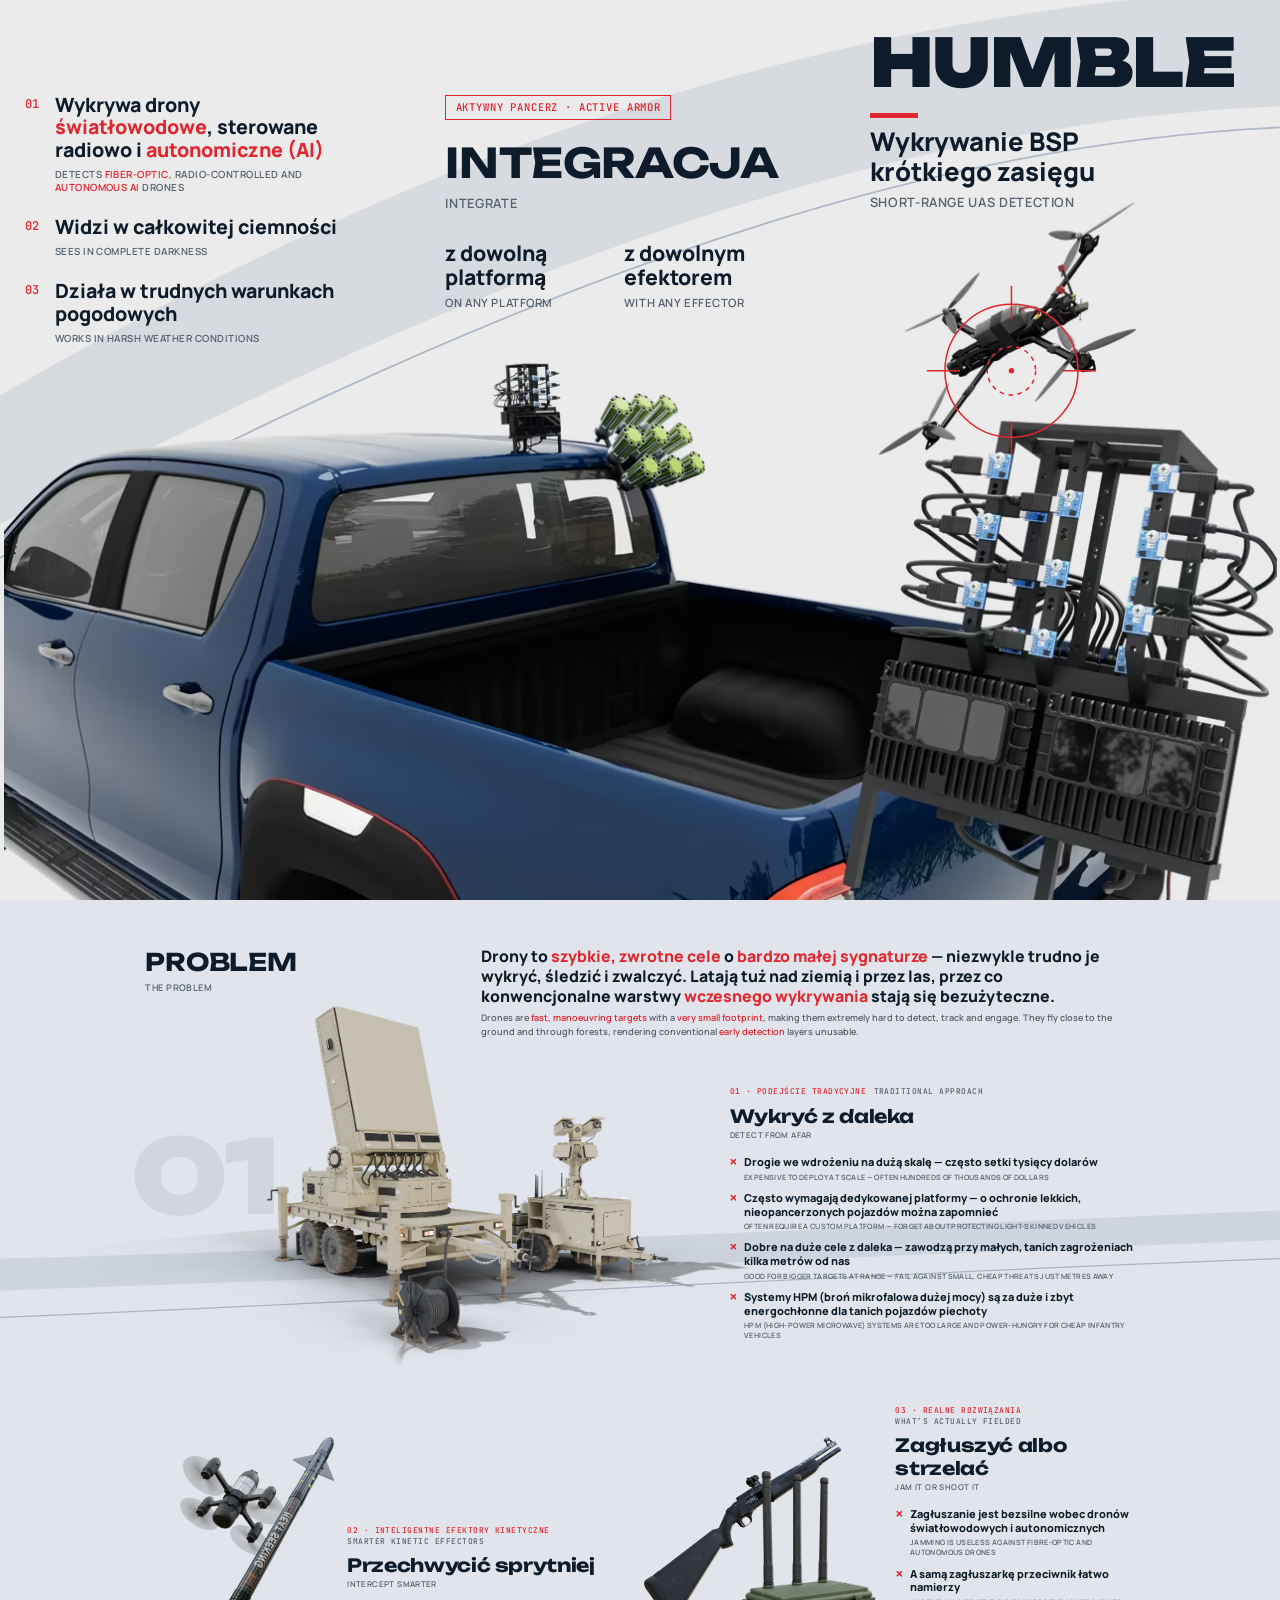
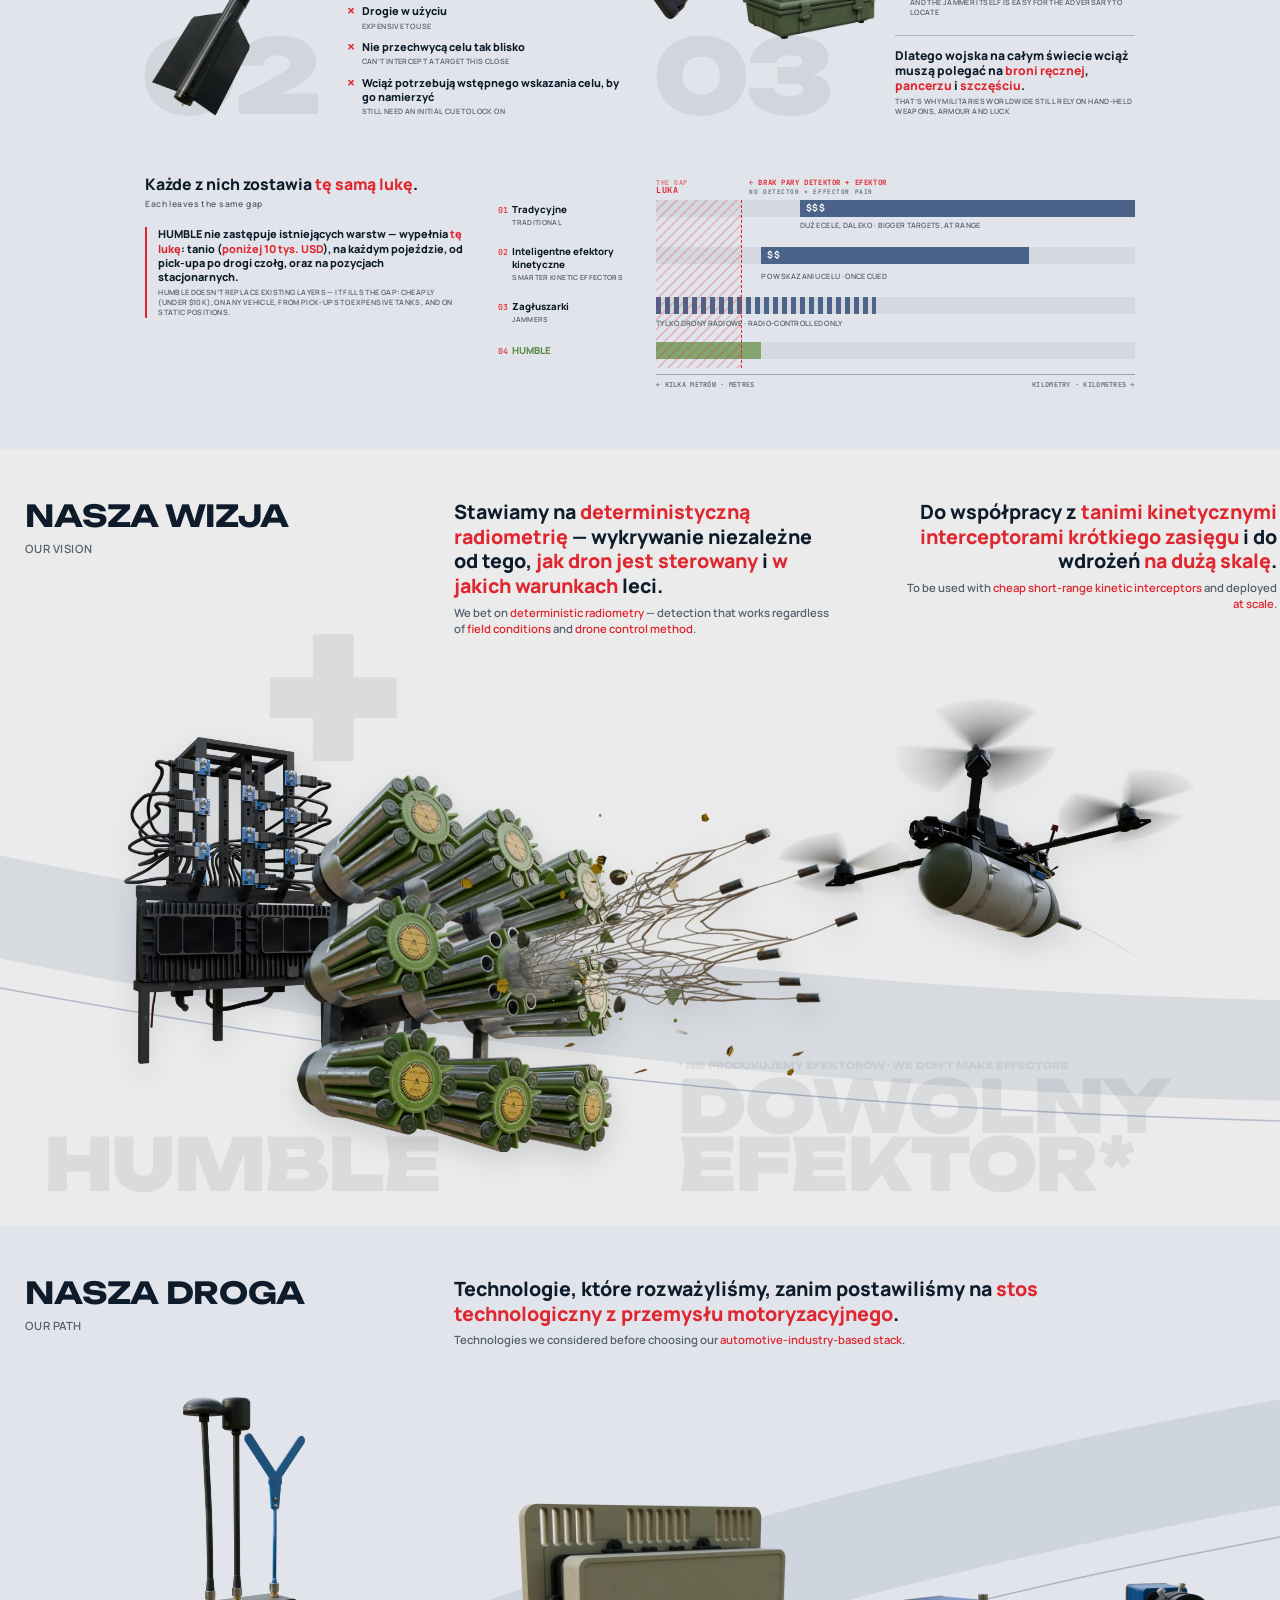
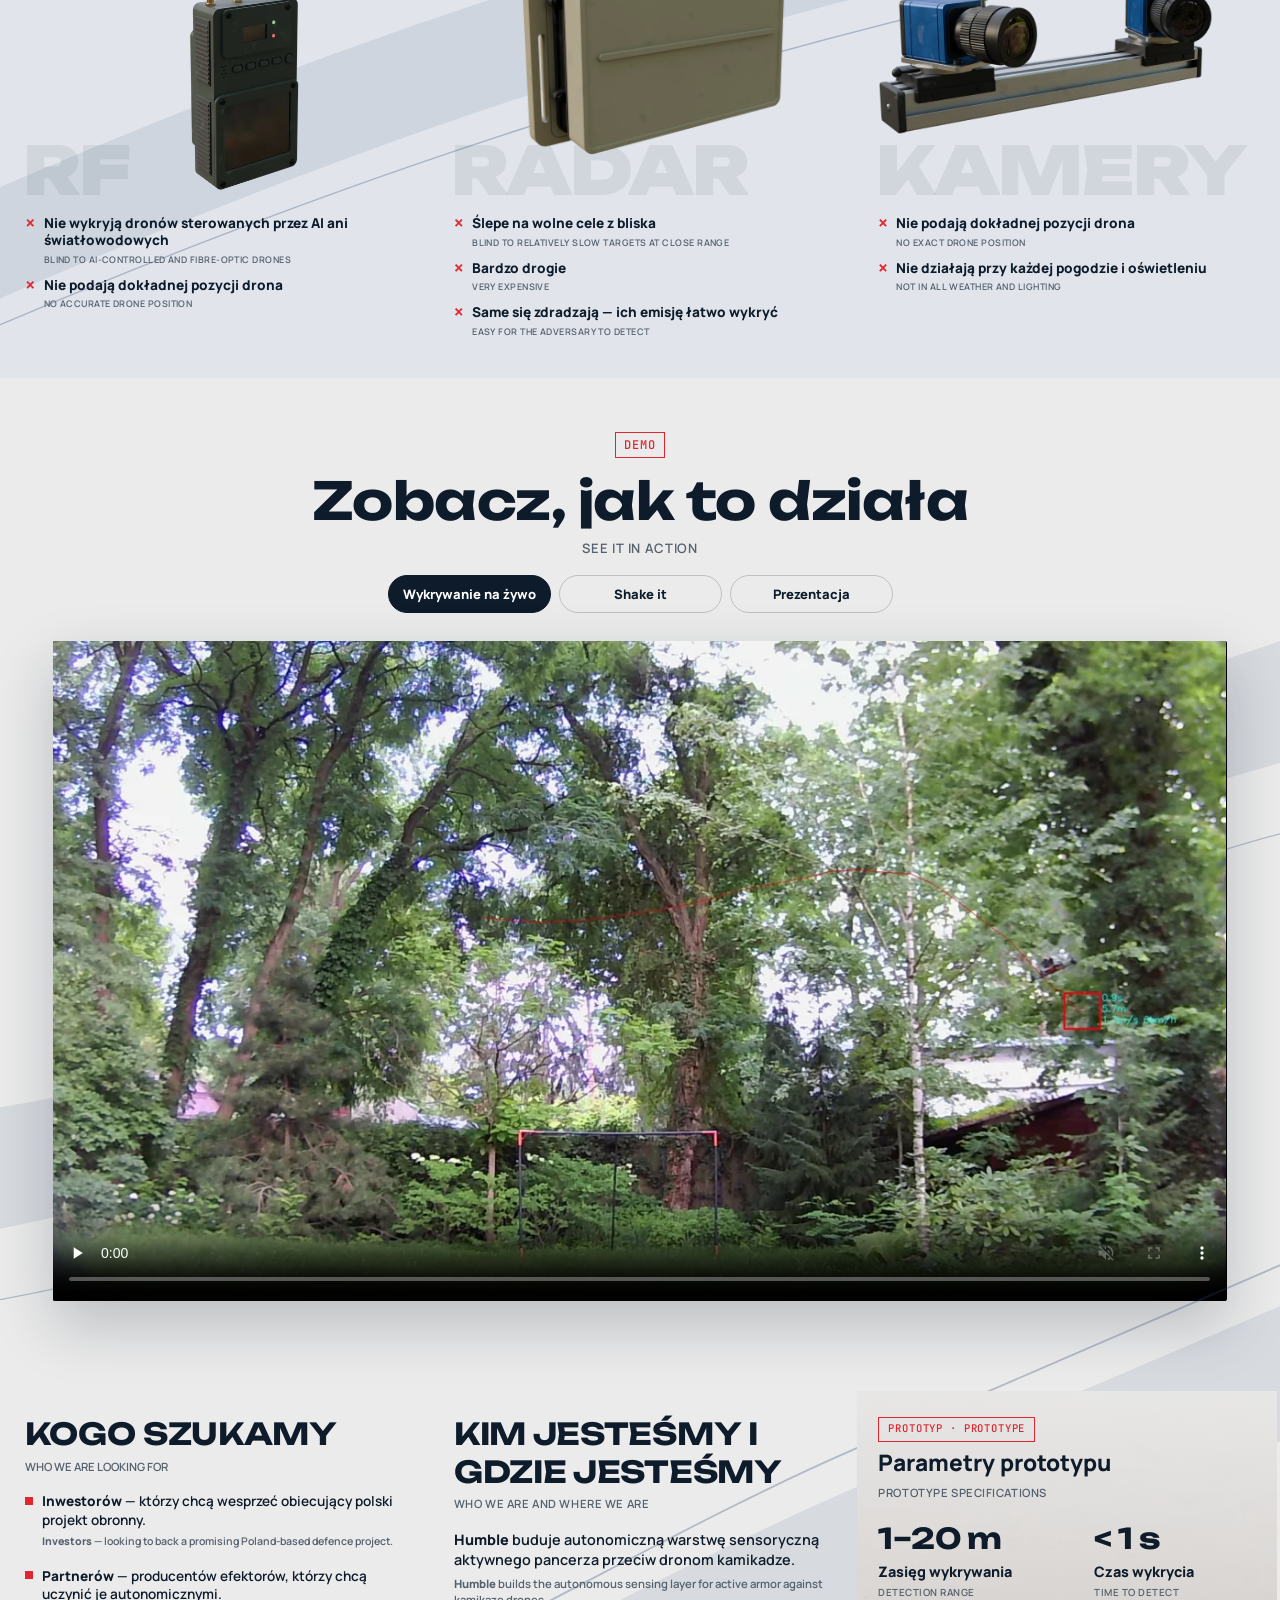
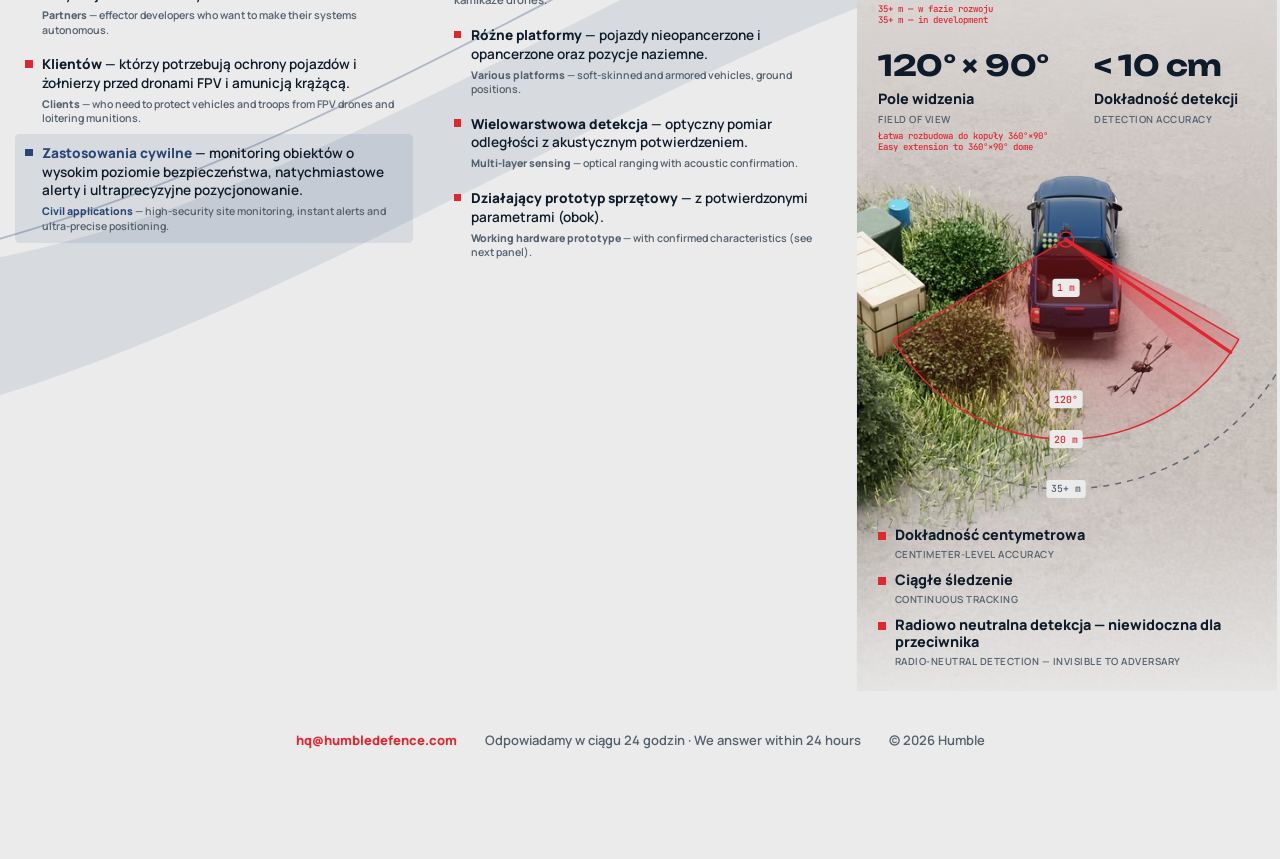
==== commit 0afdd415: "Align chart labels and vision statements; hover styles for mouse only Co-Authored-By: Claude Opus 5." ====
--- a/index.html
+++ b/index.html
@@ -16,11 +16,11 @@
 <link rel="preconnect" href="https://fonts.googleapis.com">
 <link rel="preconnect" href="https://fonts.gstatic.com" crossorigin>
 <link rel="stylesheet" href="https://fonts.googleapis.com/css2?family=JetBrains+Mono:wght@500;800&family=Manrope:wght@600;800&family=Unbounded:wght@700;900&display=swap">
-<link rel="stylesheet" href="styles.css?v=202611010010">
-<script src="lang.js?v=202611010010" defer></script>
-<script src="spin.js?v=202611010010" defer></script>
-<script src="main.js?v=202611010010" defer></script>
-<script src="track.js?v=202611010010" defer></script>
+<link rel="stylesheet" href="styles.css?v=202611010030">
+<script src="lang.js?v=202611010030" defer></script>
+<script src="spin.js?v=202611010030" defer></script>
+<script src="main.js?v=202611010030" defer></script>
+<script src="track.js?v=202611010030" defer></script>
 <noscript><style>.loader{display:none}html.loading,html.loading body{overflow:auto}</style></noscript>
 </head>
 <body>
@@ -130,7 +130,7 @@
         </svg>
         <div class="pr-fig pr-fig1" data-in>
           <span class="pr-num pr-num1" aria-hidden="true">01</span>
-          <img src="assets/hpm/scene-3200.webp?v=202611010010" srcset="assets/hpm/scene-1800.webp?v=202611010010 1800w, assets/hpm/scene-3200.webp?v=202611010010 3200w" sizes="(min-width: 1100px) 80vw, 190vw" alt="Radar i system naziemny na przyczepach" width="3200" height="1871" decoding="async">
+          <img src="assets/hpm/scene-3200.webp?v=202611010030" srcset="assets/hpm/scene-1800.webp?v=202611010030 1800w, assets/hpm/scene-3200.webp?v=202611010030 3200w" sizes="(min-width: 1100px) 80vw, 190vw" alt="Radar i system naziemny na przyczepach" width="3200" height="1871" decoding="async">
         </div>
         <div class="pr-txt">
           <p class="pr-tag"><span>01 · Podejście tradycyjne</span><span lang="en">Traditional approach</span></p>
@@ -151,8 +151,8 @@
           <div class="pr-fig pr-fig2">
             <span class="pr-num" aria-hidden="true">02</span>
             <div class="loopvid pr-vid">
-              <img class="spin-poster" src="assets/problem/interceptor-loop.webp?v=202611010010" alt="Dron przechwytujący z pociskiem" width="588" height="896" decoding="async">
-              <canvas data-spin="assets/problem/interceptor-loop.mp4?v=202611010010" data-loop aria-hidden="true"></canvas>
+              <img class="spin-poster" src="assets/problem/interceptor-loop.webp?v=202611010030" alt="Dron przechwytujący z pociskiem" width="588" height="896" decoding="async">
+              <canvas data-spin="assets/problem/interceptor-loop.mp4?v=202611010030" data-loop aria-hidden="true"></canvas>
             </div>
           </div>
           <div class="pr-txt">
@@ -169,8 +169,8 @@
         <article class="pr-act pr-a3">
           <div class="pr-fig pr-fig3">
             <span class="pr-num" aria-hidden="true">03</span>
-            <img class="pr-gun" src="assets/problem/shotgun.webp?v=202611010010" alt="Strzelba" width="1400" height="1289" decoding="async">
-            <img class="pr-jam" src="assets/problem/jammer.webp?v=202611010010" alt="Zagłuszarka" width="632" height="792" decoding="async">
+            <img class="pr-gun" src="assets/problem/shotgun.webp?v=202611010030" alt="Strzelba" width="1400" height="1289" decoding="async">
+            <img class="pr-jam" src="assets/problem/jammer.webp?v=202611010030" alt="Zagłuszarka" width="632" height="792" decoding="async">
           </div>
           <div class="pr-txt">
             <p class="pr-tag"><span>03 · Realne rozwiązania</span><span lang="en">What’s actually fielded</span></p>
@@ -250,12 +250,12 @@
           <canvas data-spin="assets/vision/drone-loop.mp4" data-loop aria-hidden="true"></canvas>
         </div>
         <div class="vis-obj vis-front vis-launcher loopvid" style="--dl:22%;--dt:23%;--dw:46%;--ml:26%;--mt:63%;--mw:74%">
-          <img class="spin-poster" src="assets/vision/launcher-loop.webp?v=202611010010" alt="" width="980" height="695" decoding="async">
-          <canvas data-spin="assets/vision/launcher-loop.mp4?v=202611010010" data-loop aria-hidden="true"></canvas>
+          <img class="spin-poster" src="assets/vision/launcher-loop.webp?v=202611010030" alt="" width="980" height="695" decoding="async">
+          <canvas data-spin="assets/vision/launcher-loop.mp4?v=202611010030" data-loop aria-hidden="true"></canvas>
         </div>
         <span aria-hidden="true" class="vis-plus" style="--dl:25%;--dt:13%;--ml:15%;--mt:89%">+</span>
         <img class="vis-obj vis-rig" src="assets/vision/rig.webp" alt="" width="760" height="1186" decoding="async" style="--dl:8%;--dt:20.7%;--dw:17%;--ml:0%;--mt:59.5%;--mw:34%">
-        <div class="blk vis-lead vis-layer" style="--x:564.1;--y:-36;--w:250">
+        <div class="blk vis-lead vis-layer" style="--x:577.7;--y:-78;--w:250">
         <p class="t-lead" style="--fs:13;--lh:1.25">Do współpracy z <em>tanimi kinetycznymi interceptorami krótkiego zasięgu</em> i do wdrożeń <em>na dużą skalę</em>.</p>
         <p class="t-en" lang="en" style="--fs:7.5;--lh:1.45;margin-top:calc(4*var(--u))">To be used with <em>cheap short-range kinetic interceptors</em> and deployed <em>at scale</em>.</p>
       </div>
--- a/styles.css
+++ b/styles.css
@@ -563,7 +563,11 @@
   .gap-chart { grid-column: 2; grid-row: 1 / 4; margin-top: calc(20 * var(--u)); gap: calc(12 * var(--u)); --lab: calc(130 * var(--u)); }
   .gap-row { display: grid; grid-template-columns: calc(120 * var(--u)) 1fr; column-gap: calc(10 * var(--u)); align-items: center; }
   .gap-name { grid-row: 1 / 3; }
-  .gap-name span[lang] { display: block; margin: calc(2 * var(--u)) 0 0 1.55em; }
+  .gap-name { display: grid; grid-template-columns: auto 1fr; column-gap: .45em; align-content: center; }   /* number in its own column: both lines start at the same x */
+  .gap-name b { margin: 0; grid-row: 1; align-self: baseline; }
+  .gap-name > span:not([lang]) { grid-row: 1; align-self: baseline; }
+  .gap-name > span { grid-column: 2; }
+  .gap-name span[lang] { display: block; margin: calc(2 * var(--u)) 0 0; }
   .gap-track { height: calc(14 * var(--u)); margin: 0; }
   .gap-note { grid-column: 2; margin-top: calc(3 * var(--u)); padding-left: var(--a); }
   .gap-zone { bottom: calc(18 * var(--u)); }
@@ -588,3 +592,5 @@
 .gap-zone .gap-nopair > span:first-child::before { content: '← '; }
 .vis-note .vn-a { white-space: pre; }
 @media (max-width: 1099px), (orientation: portrait) { .vis-note .vn-a { display: none; } }
+/* desktop vision: the two statements share a top line; the right one is set flush right to the page margin */
+@media (min-width: 1100px) and (orientation: landscape) { .vis-scene > .vis-layer { text-align: right; } }
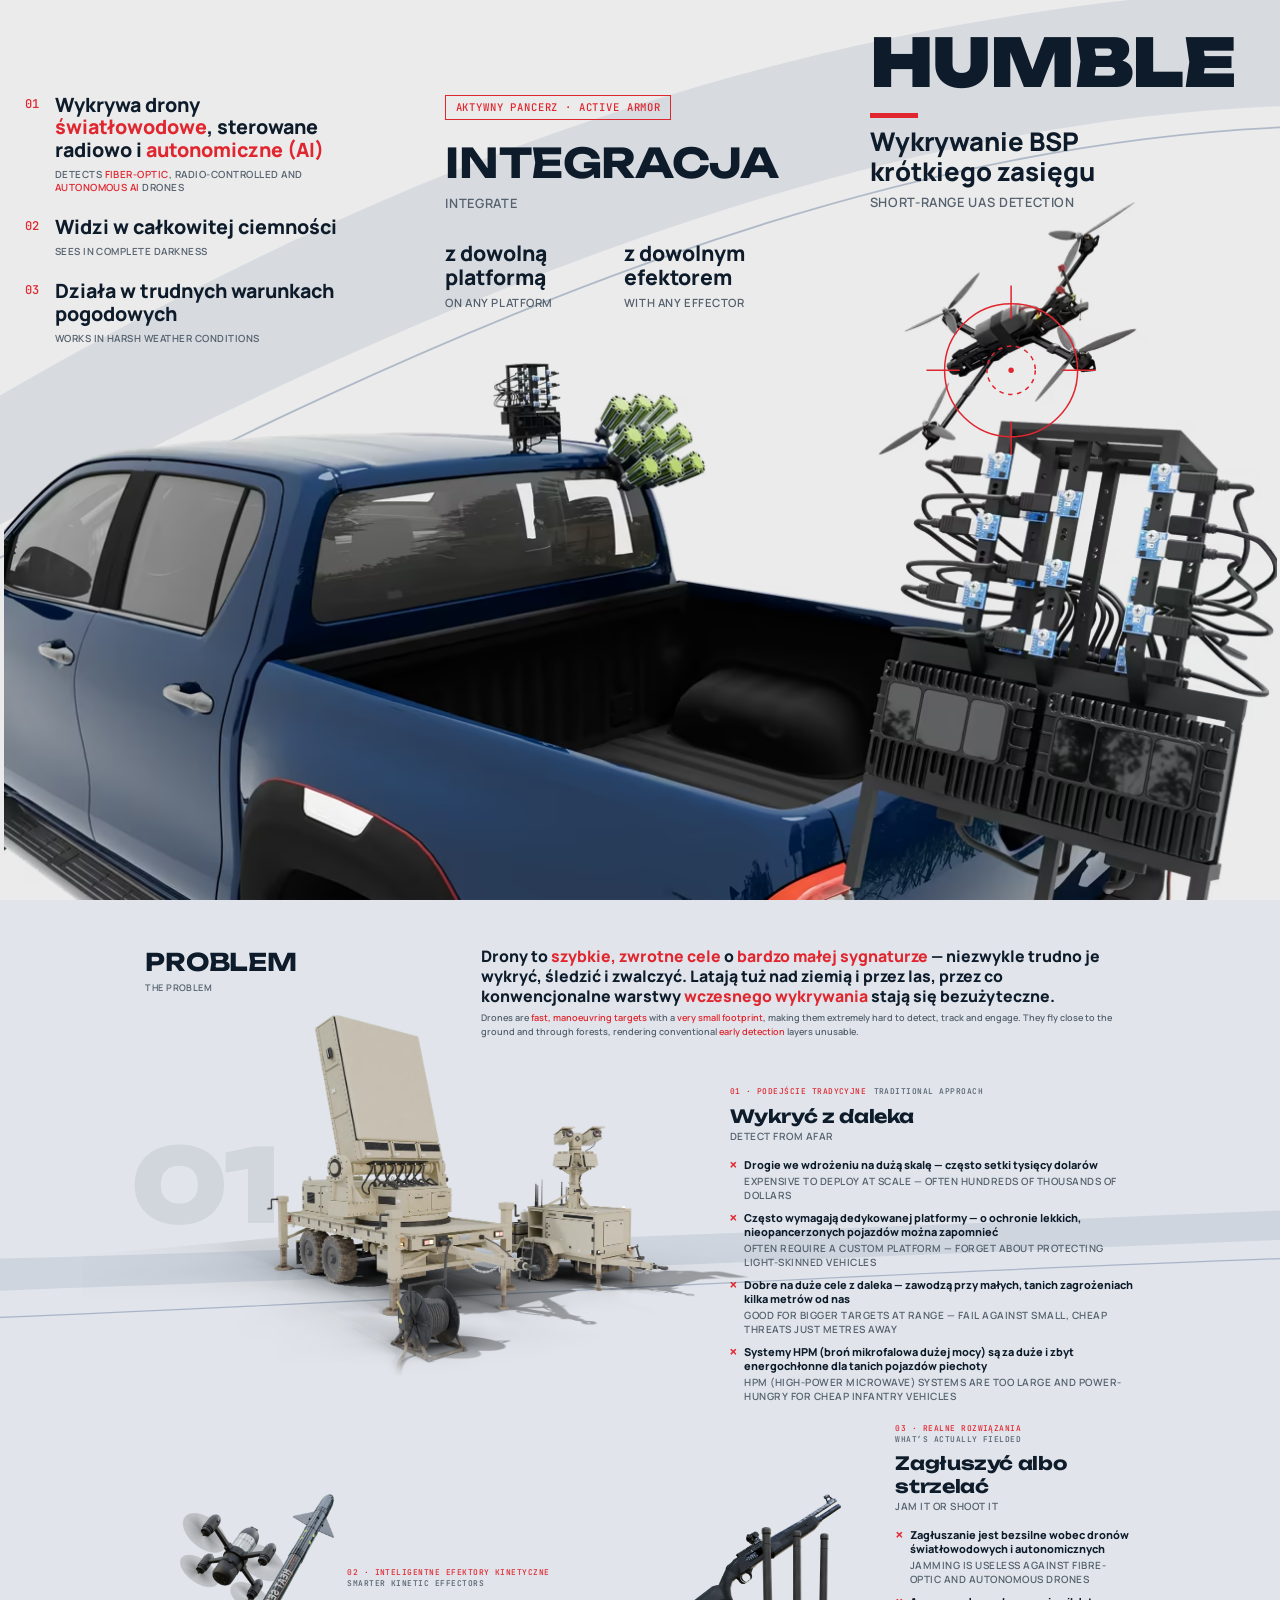
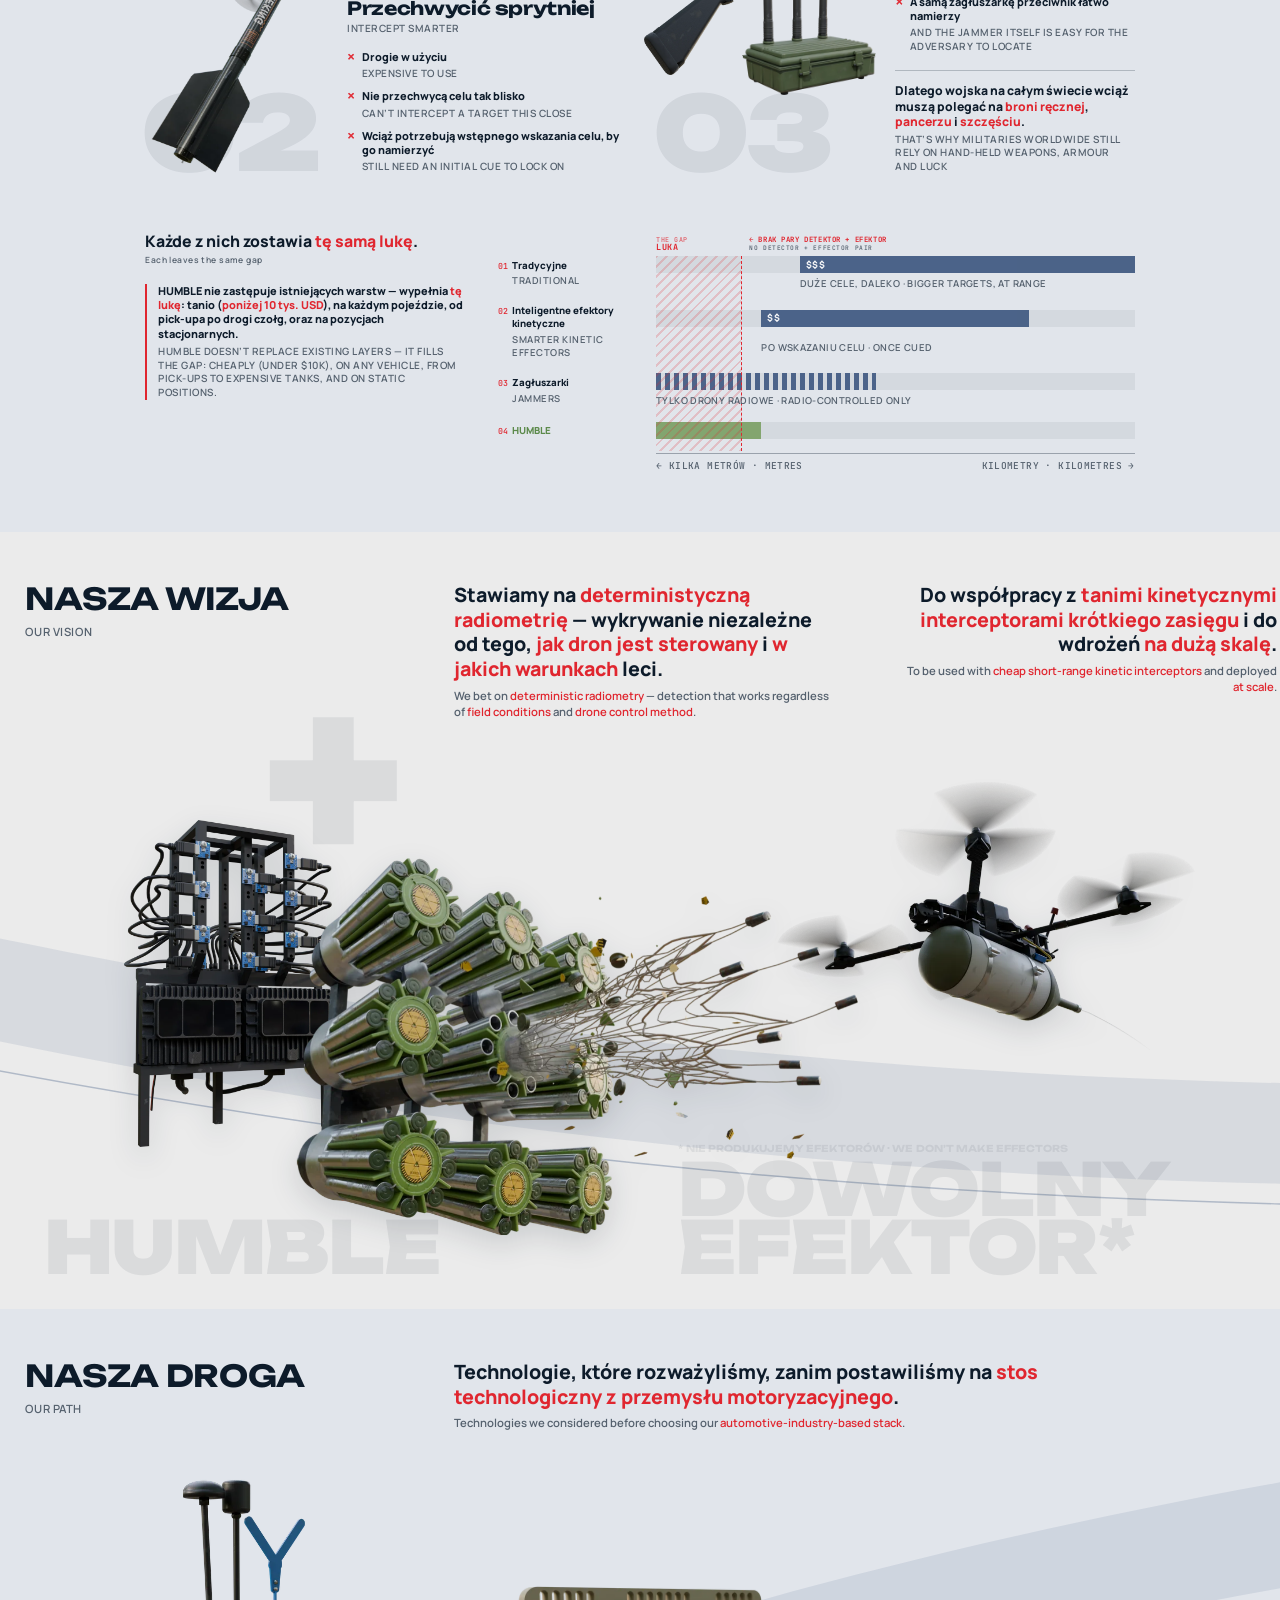
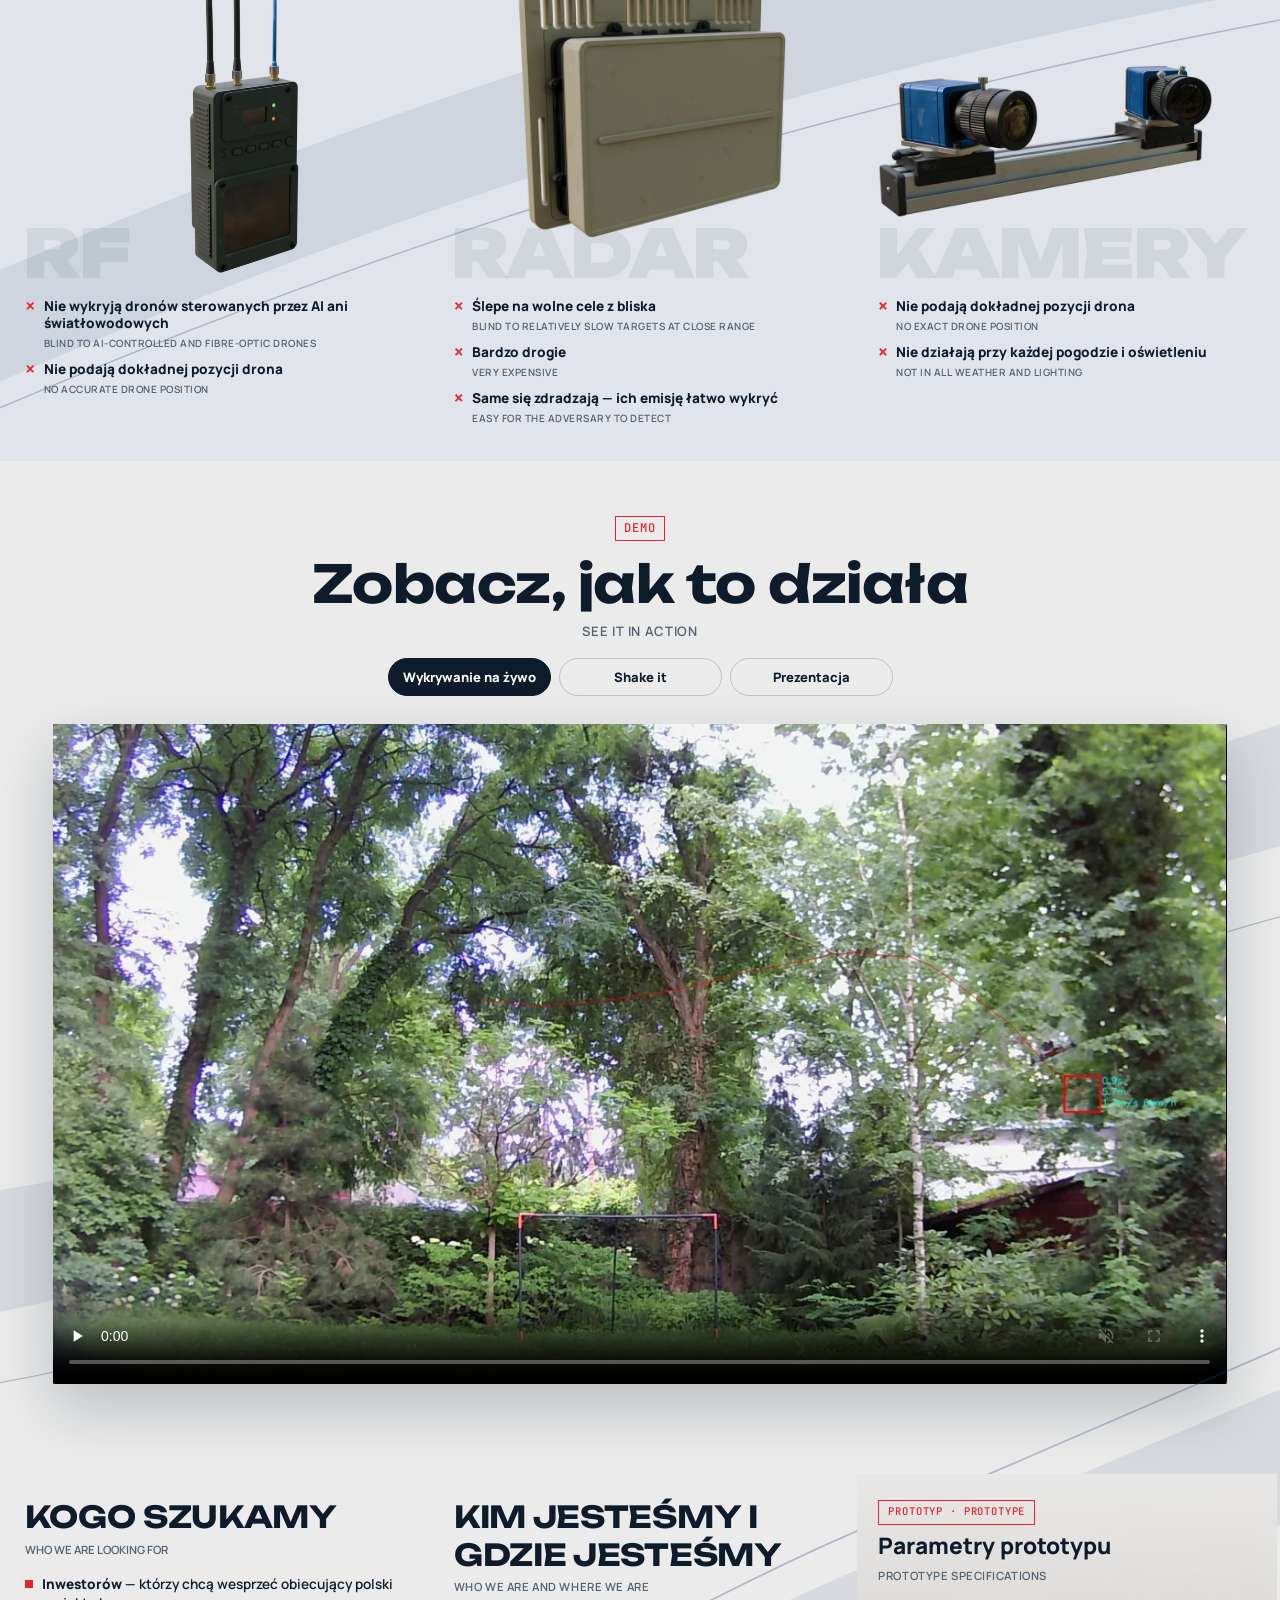
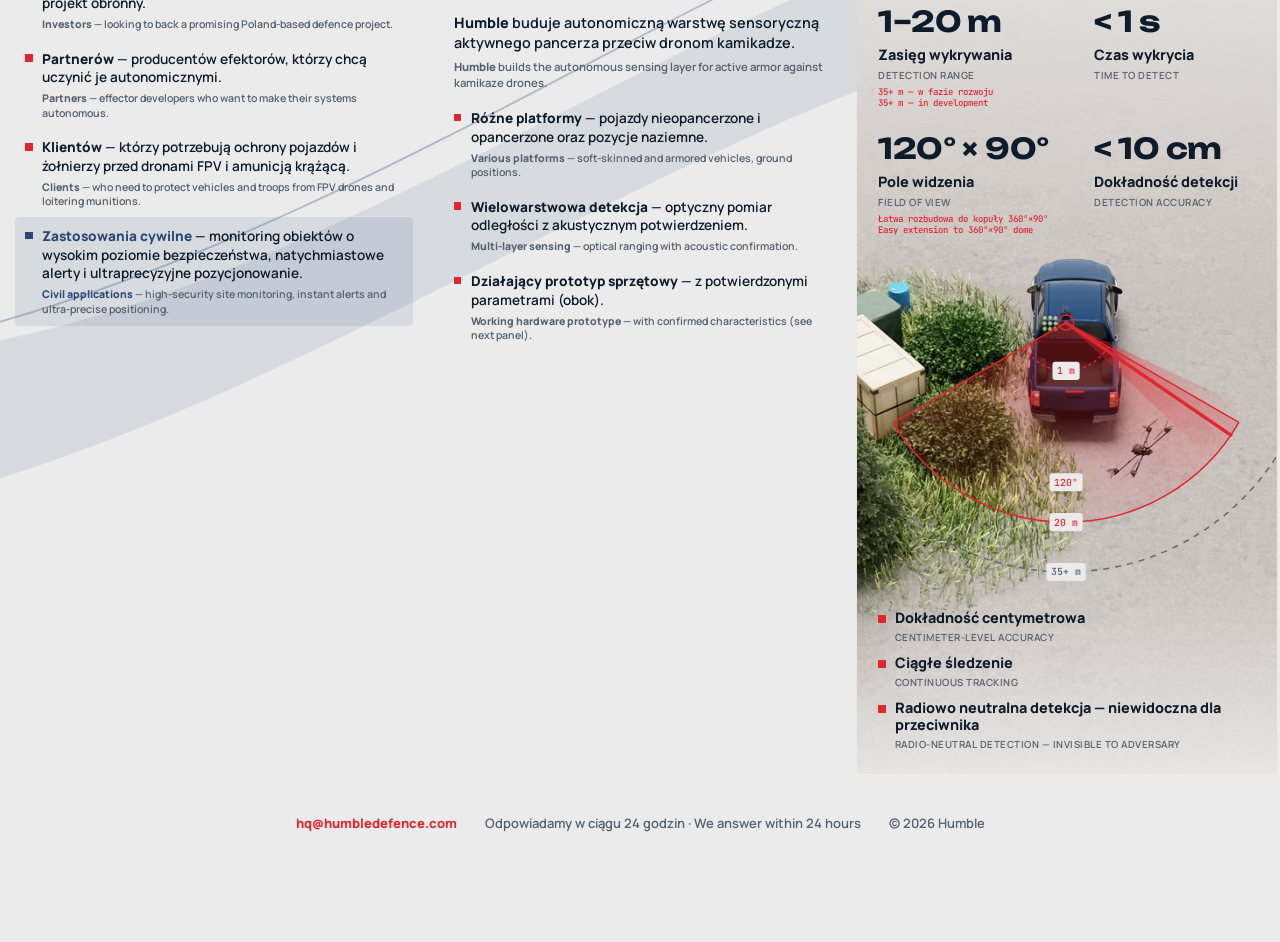
==== commit 025eb9df: "Screen-size fixes: landscape phones, iPad, 4:3 landscape; simpler floating buttons Co-Authored-By: C" ====
--- a/index.html
+++ b/index.html
@@ -16,11 +16,11 @@
 <link rel="preconnect" href="https://fonts.googleapis.com">
 <link rel="preconnect" href="https://fonts.gstatic.com" crossorigin>
 <link rel="stylesheet" href="https://fonts.googleapis.com/css2?family=JetBrains+Mono:wght@500;800&family=Manrope:wght@600;800&family=Unbounded:wght@700;900&display=swap">
-<link rel="stylesheet" href="styles.css?v=202611010030">
-<script src="lang.js?v=202611010030" defer></script>
-<script src="spin.js?v=202611010030" defer></script>
-<script src="main.js?v=202611010030" defer></script>
-<script src="track.js?v=202611010030" defer></script>
+<link rel="stylesheet" href="styles.css?v=202611011050">
+<script src="lang.js?v=202611011050" defer></script>
+<script src="spin.js?v=202611011050" defer></script>
+<script src="main.js?v=202611011050" defer></script>
+<script src="track.js?v=202611011050" defer></script>
 <noscript><style>.loader{display:none}html.loading,html.loading body{overflow:auto}</style></noscript>
 </head>
 <body>
@@ -130,7 +130,7 @@
         </svg>
         <div class="pr-fig pr-fig1" data-in>
           <span class="pr-num pr-num1" aria-hidden="true">01</span>
-          <img src="assets/hpm/scene-3200.webp?v=202611010030" srcset="assets/hpm/scene-1800.webp?v=202611010030 1800w, assets/hpm/scene-3200.webp?v=202611010030 3200w" sizes="(min-width: 1100px) 80vw, 190vw" alt="Radar i system naziemny na przyczepach" width="3200" height="1871" decoding="async">
+          <img src="assets/hpm/scene-3200.webp?v=202611011050" srcset="assets/hpm/scene-1800.webp?v=202611011050 1800w, assets/hpm/scene-3200.webp?v=202611011050 3200w" sizes="(min-width: 1100px) 80vw, 190vw" alt="Radar i system naziemny na przyczepach" width="3200" height="1871" decoding="async">
         </div>
         <div class="pr-txt">
           <p class="pr-tag"><span>01 · Podejście tradycyjne</span><span lang="en">Traditional approach</span></p>
@@ -151,8 +151,8 @@
           <div class="pr-fig pr-fig2">
             <span class="pr-num" aria-hidden="true">02</span>
             <div class="loopvid pr-vid">
-              <img class="spin-poster" src="assets/problem/interceptor-loop.webp?v=202611010030" alt="Dron przechwytujący z pociskiem" width="588" height="896" decoding="async">
-              <canvas data-spin="assets/problem/interceptor-loop.mp4?v=202611010030" data-loop aria-hidden="true"></canvas>
+              <img class="spin-poster" src="assets/problem/interceptor-loop.webp?v=202611011050" alt="Dron przechwytujący z pociskiem" width="588" height="896" decoding="async">
+              <canvas data-spin="assets/problem/interceptor-loop.mp4?v=202611011050" data-loop aria-hidden="true"></canvas>
             </div>
           </div>
           <div class="pr-txt">
@@ -169,8 +169,8 @@
         <article class="pr-act pr-a3">
           <div class="pr-fig pr-fig3">
             <span class="pr-num" aria-hidden="true">03</span>
-            <img class="pr-gun" src="assets/problem/shotgun.webp?v=202611010030" alt="Strzelba" width="1400" height="1289" decoding="async">
-            <img class="pr-jam" src="assets/problem/jammer.webp?v=202611010030" alt="Zagłuszarka" width="632" height="792" decoding="async">
+            <img class="pr-gun" src="assets/problem/shotgun.webp?v=202611011050" alt="Strzelba" width="1400" height="1289" decoding="async">
+            <img class="pr-jam" src="assets/problem/jammer.webp?v=202611011050" alt="Zagłuszarka" width="632" height="792" decoding="async">
           </div>
           <div class="pr-txt">
             <p class="pr-tag"><span>03 · Realne rozwiązania</span><span lang="en">What’s actually fielded</span></p>
@@ -250,8 +250,8 @@
           <canvas data-spin="assets/vision/drone-loop.mp4" data-loop aria-hidden="true"></canvas>
         </div>
         <div class="vis-obj vis-front vis-launcher loopvid" style="--dl:22%;--dt:23%;--dw:46%;--ml:26%;--mt:63%;--mw:74%">
-          <img class="spin-poster" src="assets/vision/launcher-loop.webp?v=202611010030" alt="" width="980" height="695" decoding="async">
-          <canvas data-spin="assets/vision/launcher-loop.mp4?v=202611010030" data-loop aria-hidden="true"></canvas>
+          <img class="spin-poster" src="assets/vision/launcher-loop.webp?v=202611011050" alt="" width="980" height="695" decoding="async">
+          <canvas data-spin="assets/vision/launcher-loop.mp4?v=202611011050" data-loop aria-hidden="true"></canvas>
         </div>
         <span aria-hidden="true" class="vis-plus" style="--dl:25%;--dt:13%;--ml:15%;--mt:89%">+</span>
         <img class="vis-obj vis-rig" src="assets/vision/rig.webp" alt="" width="760" height="1186" decoding="async" style="--dl:8%;--dt:20.7%;--dw:17%;--ml:0%;--mt:59.5%;--mw:34%">
--- a/styles.css
+++ b/styles.css
@@ -594,3 +594,82 @@
 @media (max-width: 1099px), (orientation: portrait) { .vis-note .vn-a { display: none; } }
 /* desktop vision: the two statements share a top line; the right one is set flush right to the page margin */
 @media (min-width: 1100px) and (orientation: landscape) { .vis-scene > .vis-layer { text-align: right; } }
+
+/* ================= screen-size fixes (2026-11-01) ================= */
+/* 1) landscape phones: the long story blocks flow as one column like portrait, centred in a readable measure */
+@media (orientation: landscape) and (max-width: 1099px) {
+  #vision .panel, #mission .panel, #problem .panel { display: block; min-height: 0; padding: 40px 32px 36px; }
+  #vision .panel > *, #mission .panel > *, #problem .panel > * { max-width: 620px; margin-inline: auto; }
+  .p-vis .vis-scene { max-width: 620px; }
+  .vis-word, .alt-word { font-size: min(calc(54 * var(--uf)), calc((min(100vw, 620px + 64px) - 64px) / 6.3)); }
+  .vis-word { font-size: calc((min(100vw, 684px) - 64px) / 13); }
+  .vis-plus { font-size: calc((min(100vw, 684px) - 64px) / 7.5) !important; }
+  .vis-plus { margin-bottom: calc((min(100vw, 684px) - 64px) / 13 * .95) !important; }
+  .pr-num { font-size: calc((min(100vw, 684px) - 64px) / 2.6); }
+  .p-ileft, .p-imid, .p-iright { min-height: 0; }
+}
+/* 2) Problem act 03 on phones/tablets: the picture has its own box, the shotgun stays inside it, the text starts below */
+@media (max-width: 1099px), (orientation: portrait) {
+  .pr-fig3 { height: auto; aspect-ratio: 1.25; max-height: 420px; }
+  .pr-fig3 .pr-gun { width: 70%; max-height: 82%; object-fit: contain; object-position: left top; }
+  .pr-fig2 { height: auto; aspect-ratio: 1.1; max-height: 420px; }
+  .pr-txt { margin-top: 22px; }
+}
+/* 3) portrait tablets: keep the phone flow but at a comfortable width instead of stretching everything */
+@media (min-width: 700px) and (max-width: 1099px) and (orientation: portrait) {
+  .panel { padding-inline: max(22px, calc((100vw - 640px) / 2)); }
+  .panel > .blk, .panel > .alts, .p-pr > *, .contact-m > :not(.m-swoosh) { max-width: 640px; }
+  .panel > .vis-scene { max-width: 640px; margin-inline: auto; }
+  .vis-word { font-size: calc(640px / 13); }
+  .vis-plus { font-size: calc(640px / 7.5) !important; margin-bottom: calc(640px / 13 * .95) !important; }
+  .alt-word { font-size: calc(640px / 6.3); }
+  .pr-num { font-size: calc(640px / 2.6); }
+  .alts .alt-stage { --hc: min(300px, 46vw) !important; }
+}
+/* 5) small desktops: grey captions and chart notes never drop below ~10px */
+@media (min-width: 1100px) and (orientation: landscape) {
+  .misses .t-cap, .pr-txt .t-cap, .pr-luck .t-cap, .pr-fill .t-cap { font-size: max(10px, calc(6 * var(--uf))) !important; }
+  .gap-note, .gap-name span[lang], .gap-axis { font-size: max(9.5px, calc(5.6 * var(--u))) !important; }
+}
+/* long Problem block on phones/tablets: the swoosh is one screen-sized band near its end, not a diagonal across the whole block */
+@media (max-width: 1099px), (orientation: portrait) {
+  .p-pr { position: relative; }
+  .p-pr > .m-swoosh { top: auto; bottom: 0; height: min(900px, 110vh); }
+}
+/* 4:3-ish landscape screens (iPad, iPad Pro): the booklet page is shorter than the screen — let the cover and
+   inside spreads end with their art instead of padding a full screen height (that left a light strip before the next block) */
+@media (min-width: 1100px) and (orientation: landscape) and (max-aspect-ratio: 1.414) {
+  #outside, #inside { min-height: 0; }
+}
+
+/* ================= landscape phones (short screens, e.g. Galaxy S25 / iPhone rotated) =================
+   every picture fits on one screen and sits beside its text instead of above it */
+@media (orientation: landscape) and (max-width: 1099px) and (max-height: 540px) {
+  /* Problem: picture left, reasons right — one act per screen */
+  #problem .panel > .pr-act, #problem .pr-duo > .pr-act { max-width: 760px; display: grid; grid-template-columns: 42% 1fr; column-gap: 28px; align-items: center; margin-top: 36px; }
+  #problem .pr-duo { max-width: 760px; }
+  .pr-fig1 { max-width: none; width: 100%; }
+  .pr-fig2, .pr-fig3 { aspect-ratio: auto; height: min(78svh, 300px); }
+  .pr-txt { margin-top: 0; }
+  .pr-num { font-size: min(150px, 34svh); }
+  .pr-num.pr-num1 { font-size: min(130px, 30svh); }
+  #problem .panel > .pr-head, #problem .panel > .pr-lead, #problem .panel > .pr-gap { max-width: 760px; }
+  /* Our path: device left, reasons right; device heights scaled to the screen, keeping their size relation */
+  #mission .panel > .alts { max-width: 760px; gap: 28px; }
+  .alts .alt { display: grid; grid-template-columns: 42% 1fr; column-gap: 28px; align-items: center; }
+  .alts .alt .misses { margin-top: 0; }
+  .alts .alt:nth-child(1) { --hc: min(72svh, 300px) !important; }
+  .alts .alt:nth-child(2) { --hc: min(44svh, 182px) !important; }
+  .alts .alt:nth-child(3) { --hc: min(36svh, 150px) !important; }
+  .alt-word { font-size: min(64px, 15svh) !important; }
+  /* Vision: the scene no taller than the screen */
+  .p-vis .vis-scene, #vision .panel > * { max-width: min(620px, 150svh); }
+  /* Who we are: no pinned hand-over on a 340px-tall screen (text was clipped) — panels stack, the scene stays beside them */
+  .duo { height: auto; }
+  .duo-sticky { position: relative; height: auto; overflow: visible; display: grid; grid-template-columns: 1fr 1fr; align-items: start; }
+  .duo-text { width: auto; height: auto !important; display: flex; flex-direction: column; gap: 32px; }
+  .duo-text .panel { position: relative; opacity: 1 !important; transform: none !important; padding-top: 32px; }
+  .duo-scene { position: sticky; top: 0; height: 100svh; }
+  /* prototype specs: tighter numbers so the bullets clear them */
+  .p-iright .specs .t-big { font-size: min(calc(19 * var(--uf)), 8.5svh); }
+}
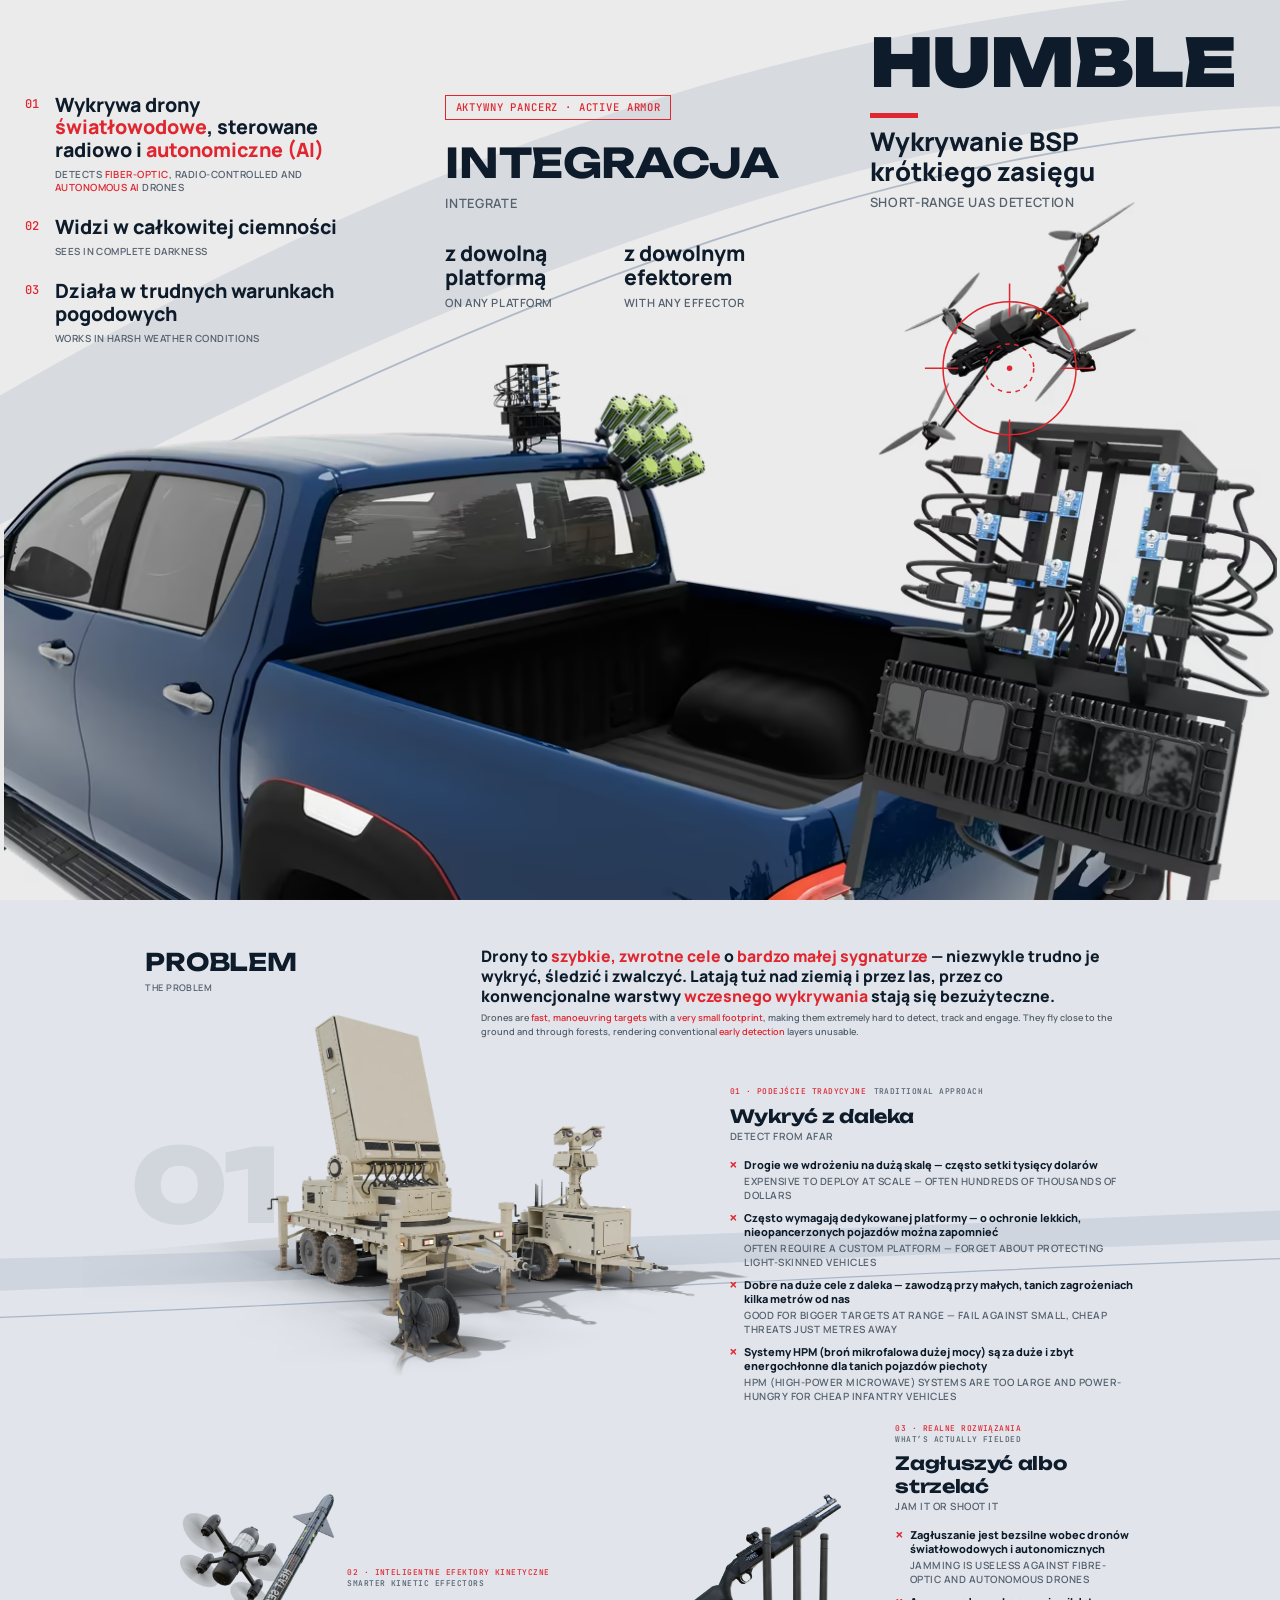
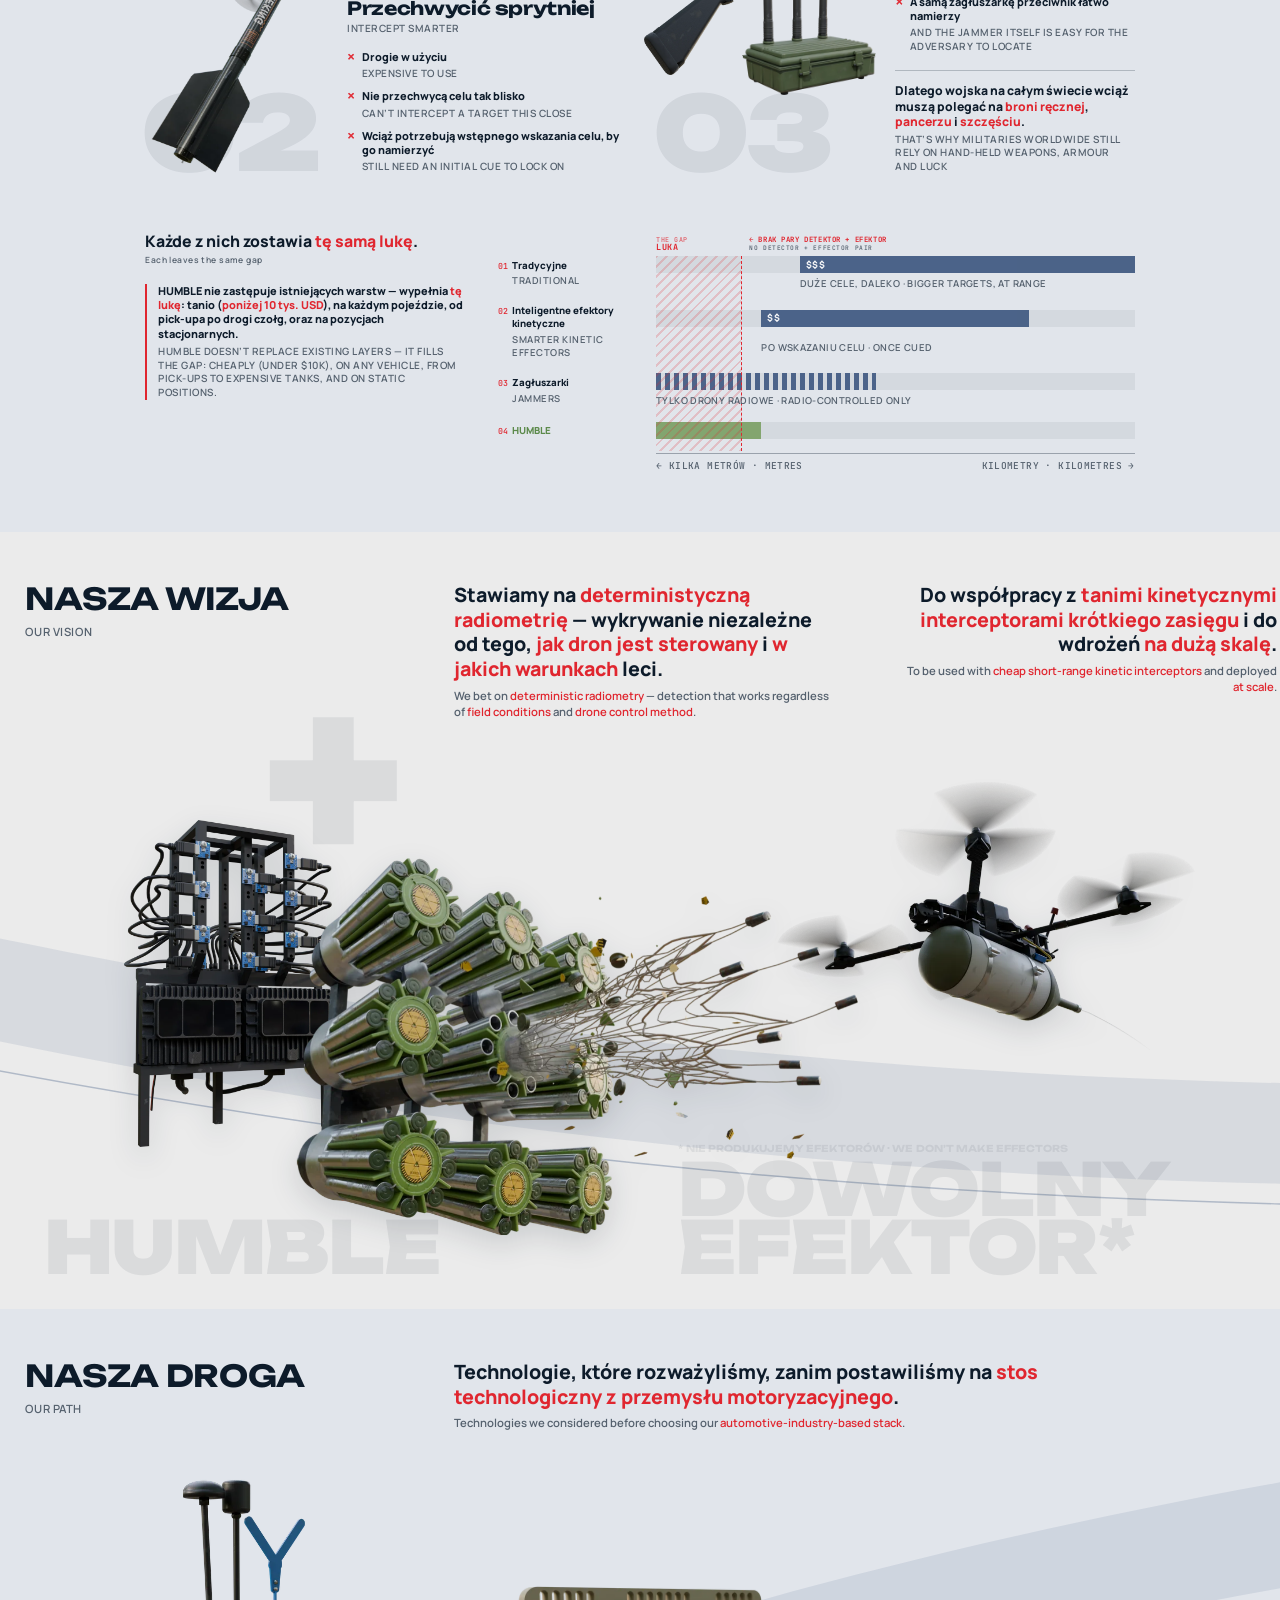
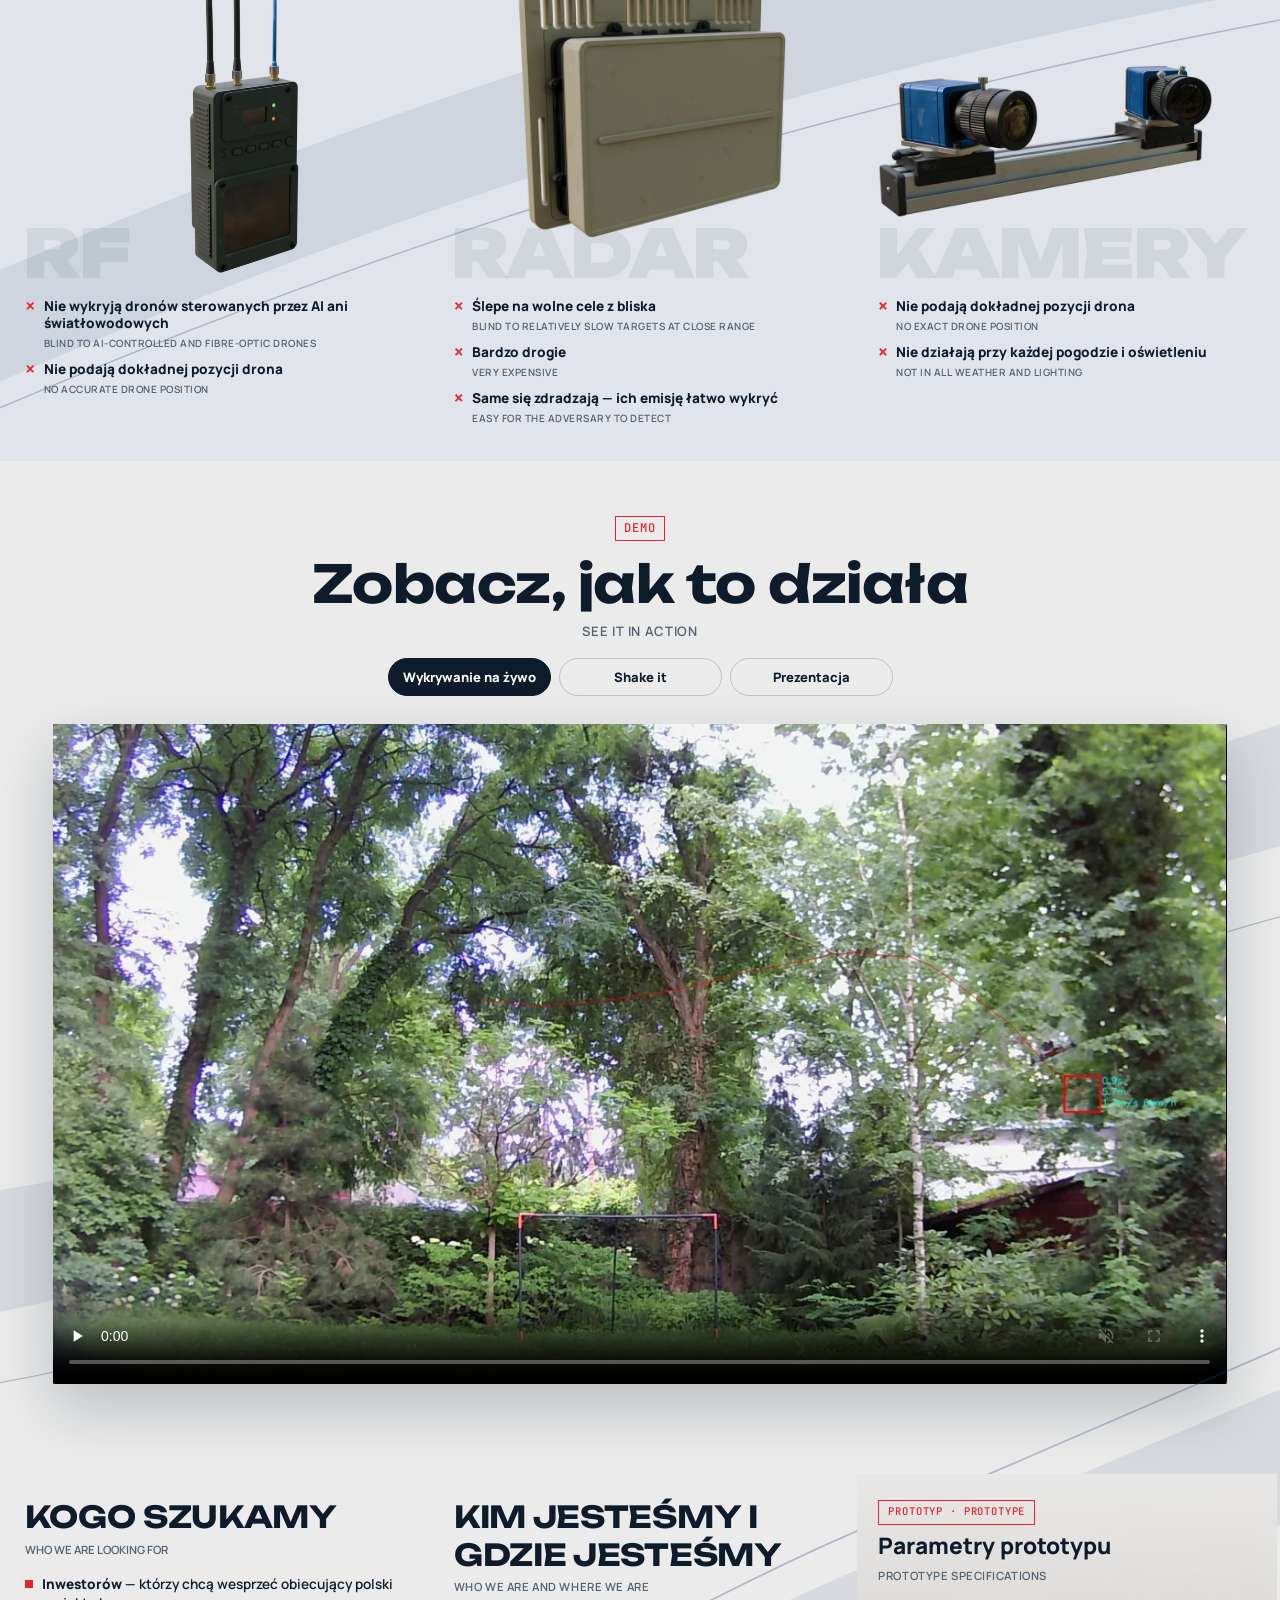
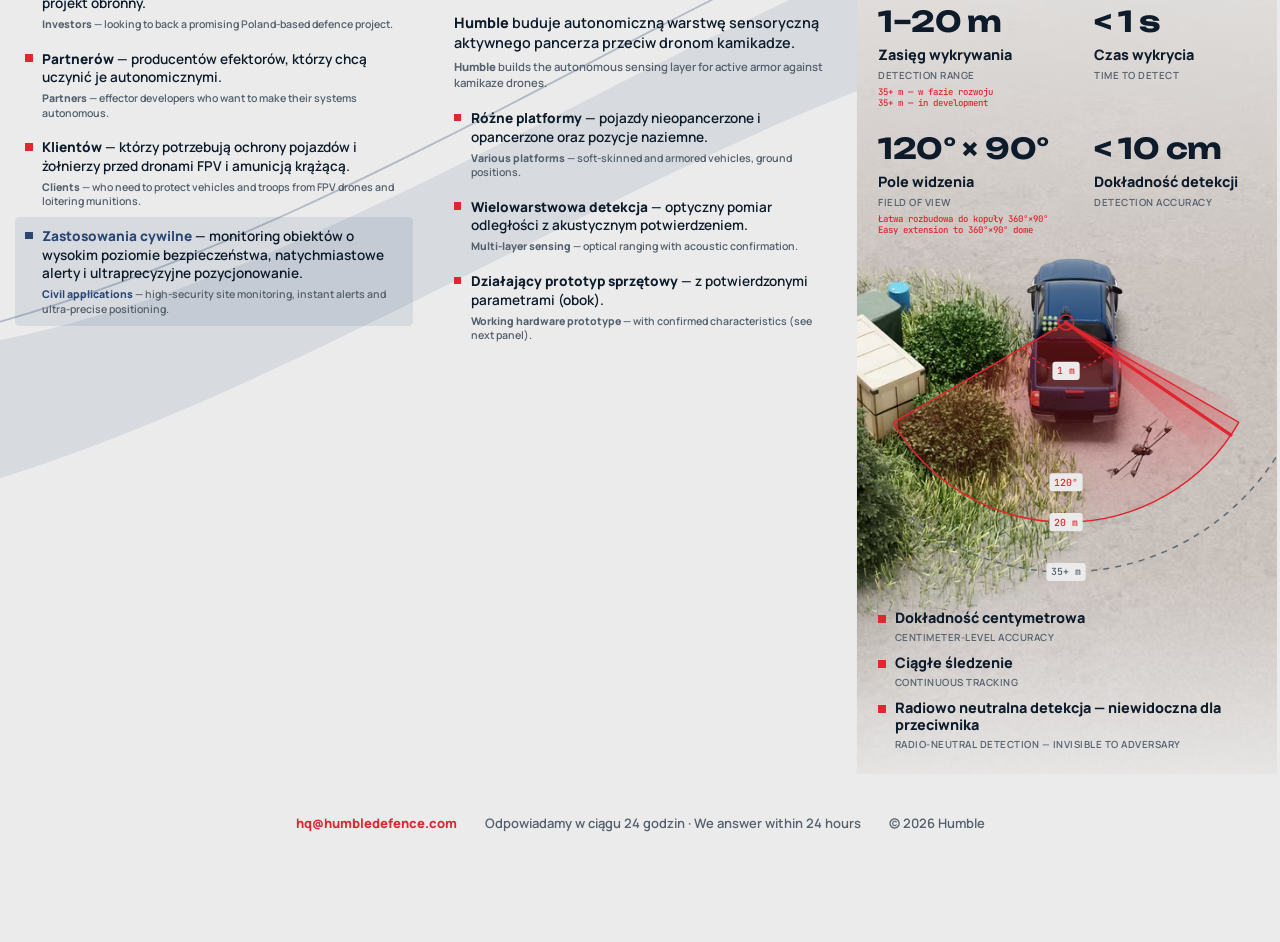
==== commit d7f5c028: "Demo: presentation video with sound (plays on demand), phone-width tab fix, per-clip watch tracking " ====
--- a/index.html
+++ b/index.html
@@ -16,11 +16,11 @@
 <link rel="preconnect" href="https://fonts.googleapis.com">
 <link rel="preconnect" href="https://fonts.gstatic.com" crossorigin>
 <link rel="stylesheet" href="https://fonts.googleapis.com/css2?family=JetBrains+Mono:wght@500;800&family=Manrope:wght@600;800&family=Unbounded:wght@700;900&display=swap">
-<link rel="stylesheet" href="styles.css?v=202611011050">
+<link rel="stylesheet" href="styles.css?v=202611011240">
 <script src="lang.js?v=202611011050" defer></script>
 <script src="spin.js?v=202611011050" defer></script>
-<script src="main.js?v=202611011050" defer></script>
-<script src="track.js?v=202611011050" defer></script>
+<script src="main.js?v=202611011300" defer></script>
+<script src="track.js?v=202611011300" defer></script>
 <noscript><style>.loader{display:none}html.loading,html.loading body{overflow:auto}</style></noscript>
 </head>
 <body>
@@ -341,8 +341,7 @@
       <button type="button" class="demo-tab" role="tab" aria-selected="false" data-clip="pres" data-en="Presentation">Prezentacja</button>
     </div>
     <div class="player">
-      <video controls playsinline muted preload="none" poster="assets/demo/live-detection.webp?v=2"></video>
-      <div class="player-stub" hidden><span data-en="Presentation coming soon">Prezentacja już wkrótce</span></div>
+      <video controls playsinline preload="none" poster="assets/demo/live-detection.webp?v=2"></video>
     </div>
   </div>
 </section>
--- a/styles.css
+++ b/styles.css
@@ -15,7 +15,7 @@
 
 * { box-sizing: border-box; }
 html { -webkit-text-size-adjust: 100%; scroll-behavior: smooth; }
-body { overflow-x: clip; margin: 0; background: var(--bg); color: var(--ink); font-family: var(--f-text); font-weight: 600; -webkit-font-smoothing: antialiased; }
+body { overflow-x: hidden; overflow-x: clip; margin: 0; background: var(--bg); color: var(--ink); font-family: var(--f-text); font-weight: 600; -webkit-font-smoothing: antialiased; }
 h1, h2, h3, p, ul { margin: 0; padding: 0; font-size: inherit; }
 ul { list-style: none; }
 em { font-style: normal; color: var(--red); }
@@ -276,10 +276,13 @@
 .demo-tab { appearance: none; cursor: pointer; padding: 9px 14px; white-space: nowrap; text-align: center; border: 1.5px solid rgba(13, 27, 42, .2); border-radius: 999px; background: transparent; font: 800 13px var(--f-text); color: var(--ink); transition: background .2s, color .2s, border-color .2s; }
 .demo-tab:hover { border-color: var(--ink); }
 .demo-tab.on { background: var(--ink); border-color: var(--ink); color: #fff; }
+/* phones: the Polish labels don't fit three equal pills — size each to its text and let long ones wrap */
+@media (max-width: 600px) {
+  .demo-tabs { width: 100%; grid-auto-columns: auto; gap: 6px; }
+  .demo-tab { white-space: normal; padding: 8px 10px; font-size: 12px; line-height: 1.2; border-radius: 22px; }
+}
 .player { position: relative; }
 .player video[hidden] { display: none; }
-.player-stub { position: absolute; inset: 0; display: grid; place-items: center; background: linear-gradient(135deg, #16263a, #0D1B2A); color: rgba(255, 255, 255, .75); font: 500 13px var(--f-mono); letter-spacing: .08em; text-transform: uppercase; }
-.player-stub[hidden] { display: none; }
 
 /* ---------- loader: target spins, dashes ±20 px, blinks, spins again ---------- */
 html.loading, html.loading body { overflow: hidden; }
